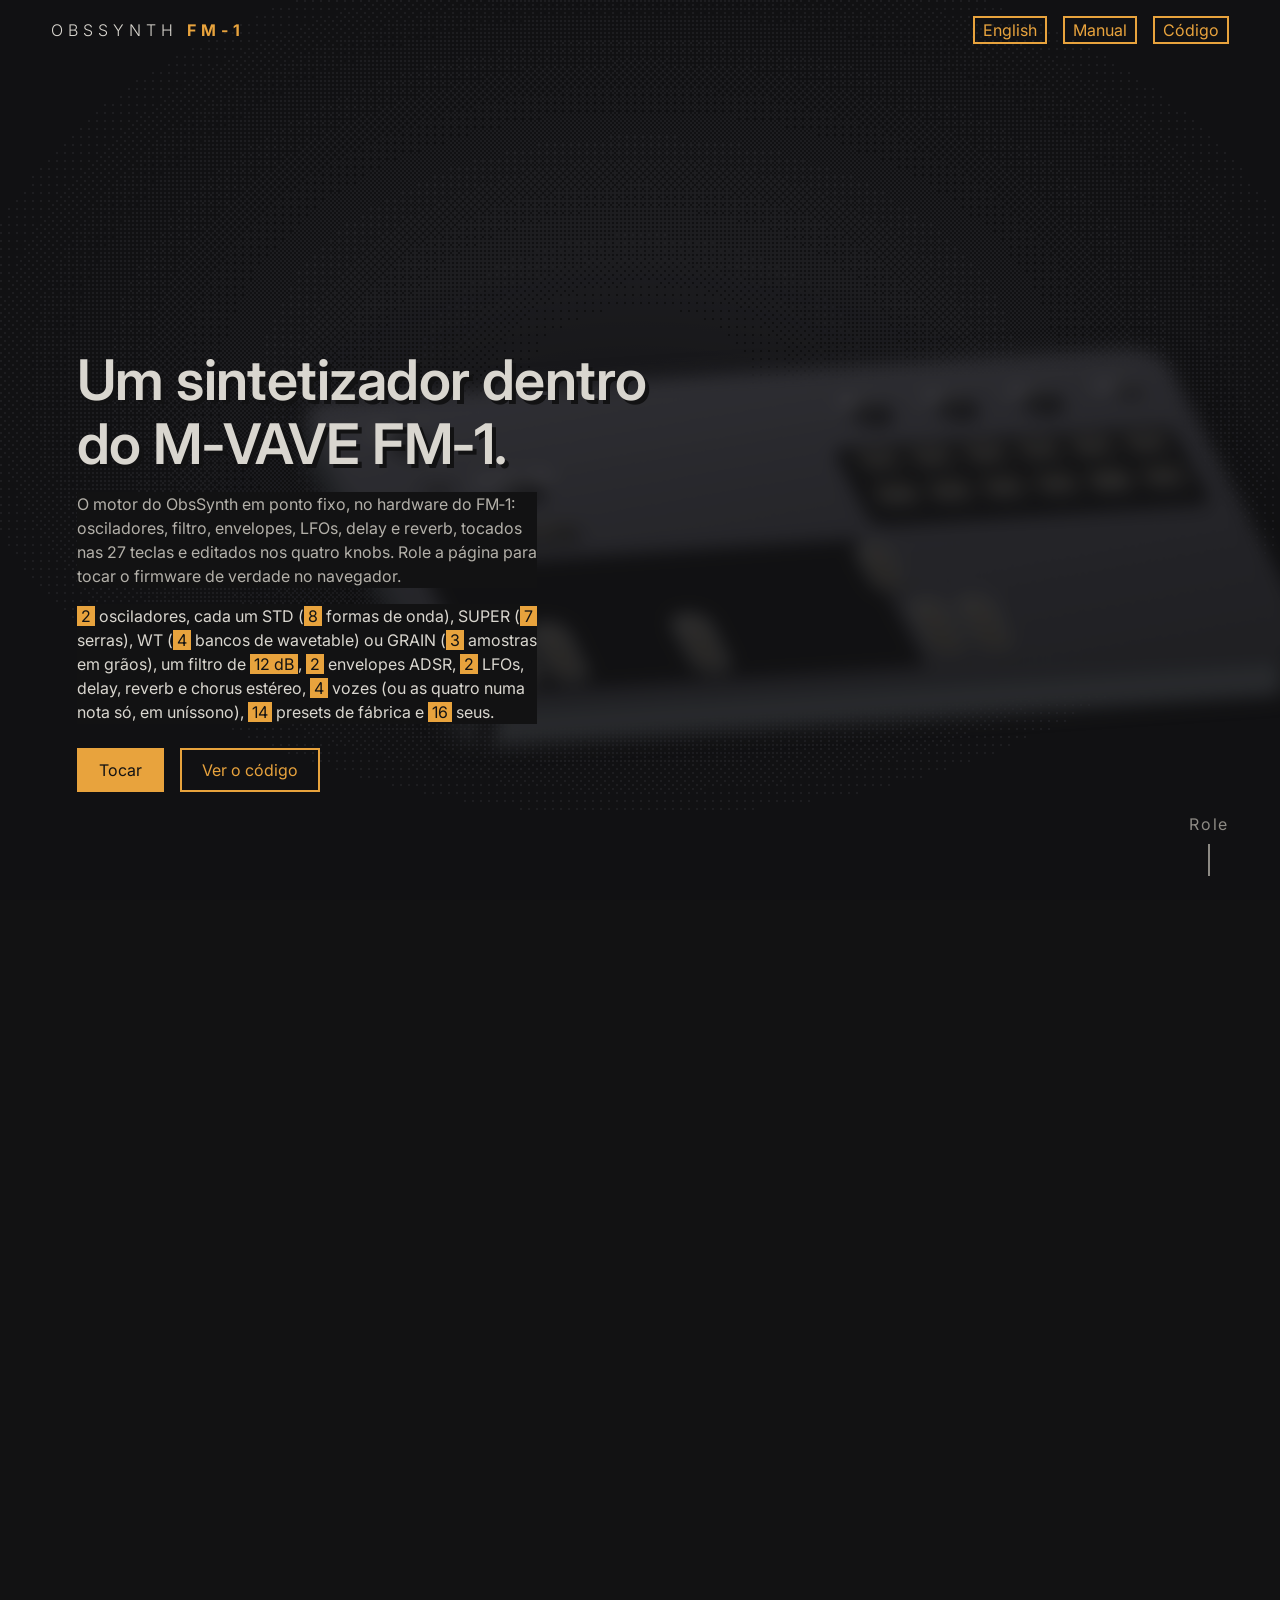
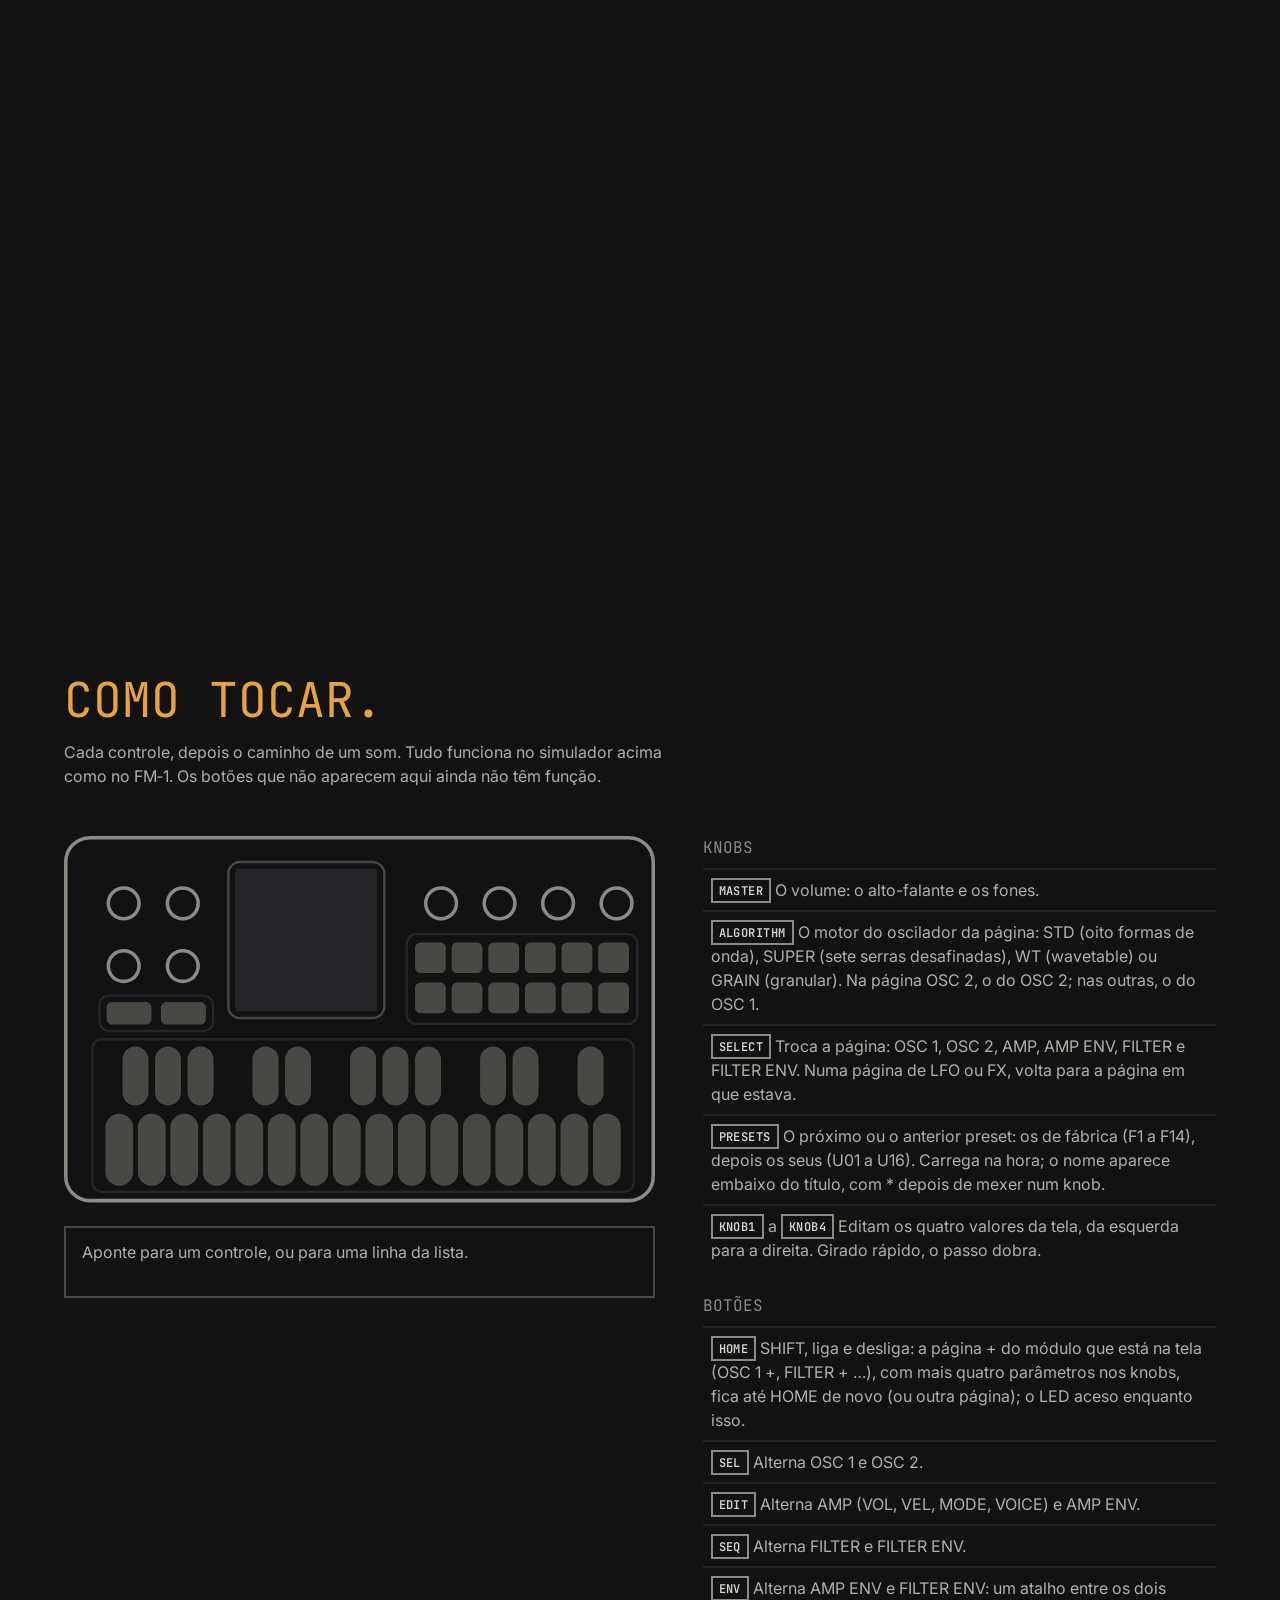
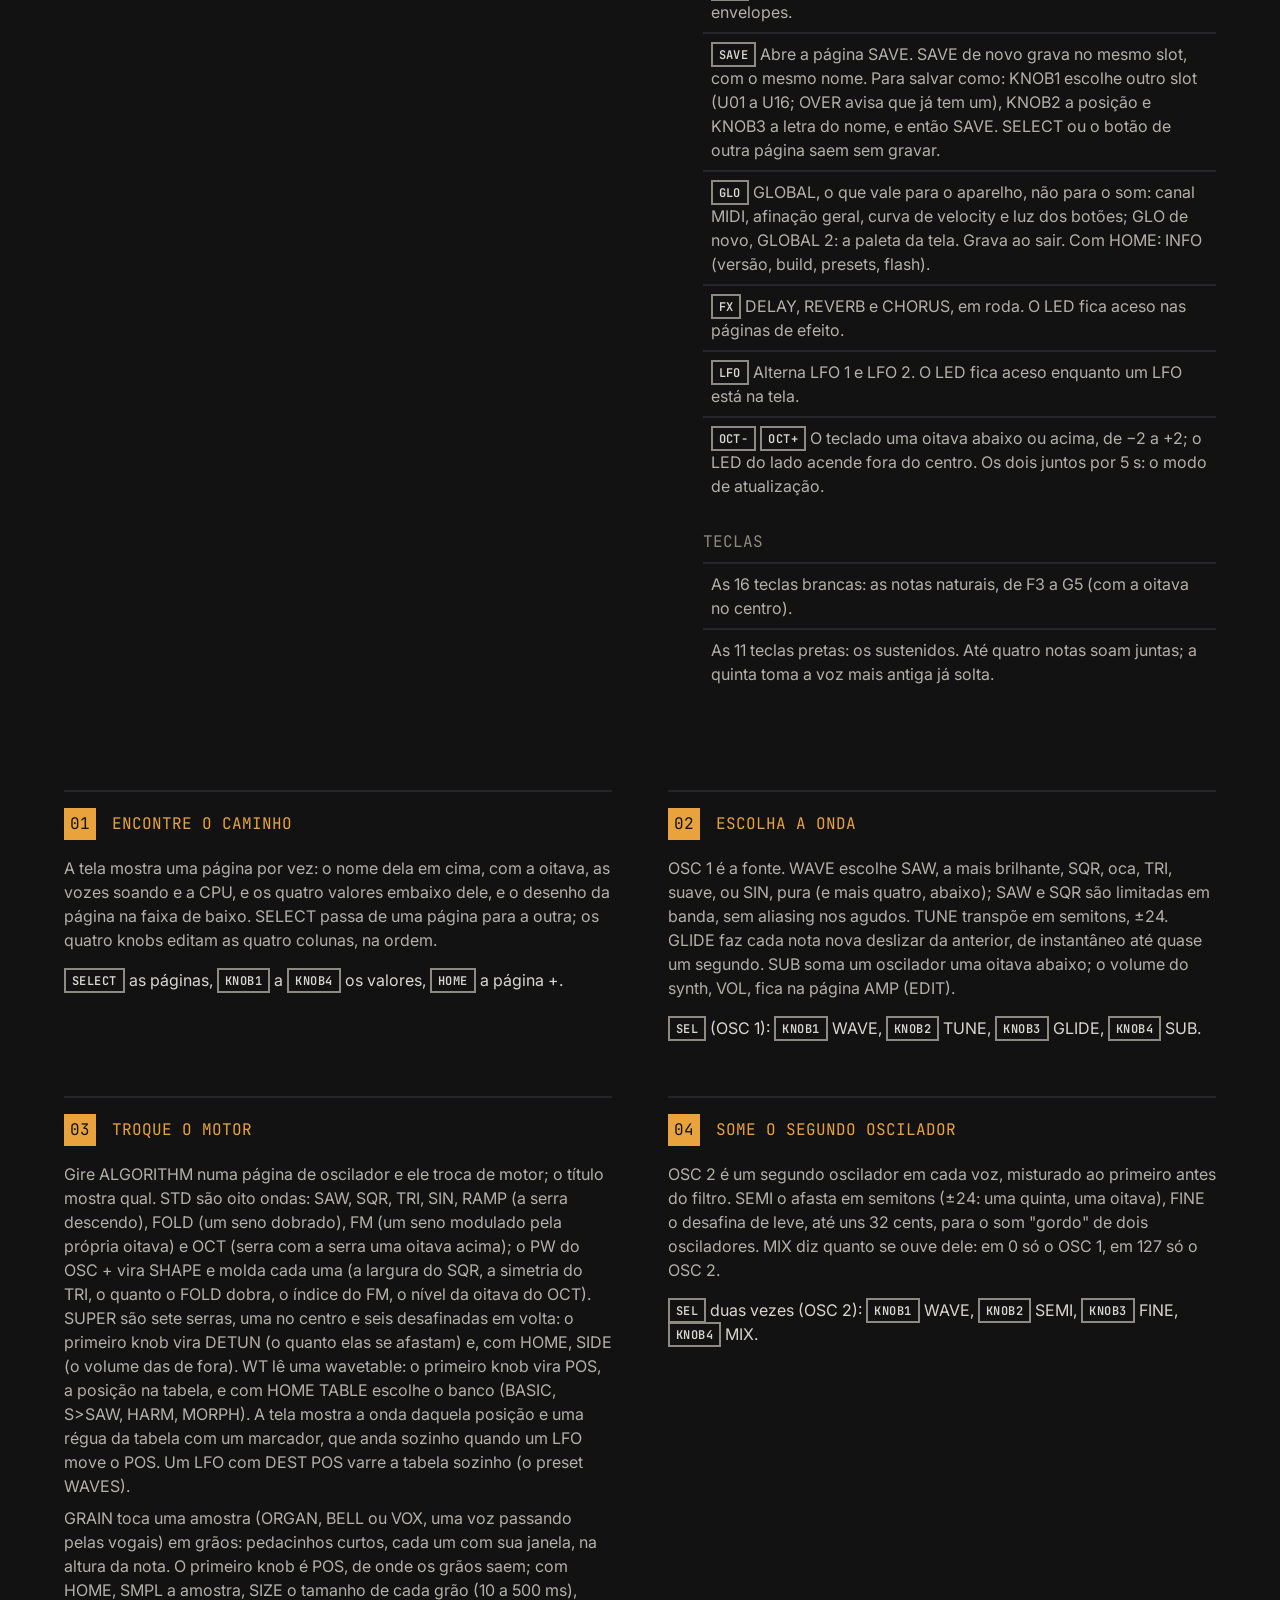
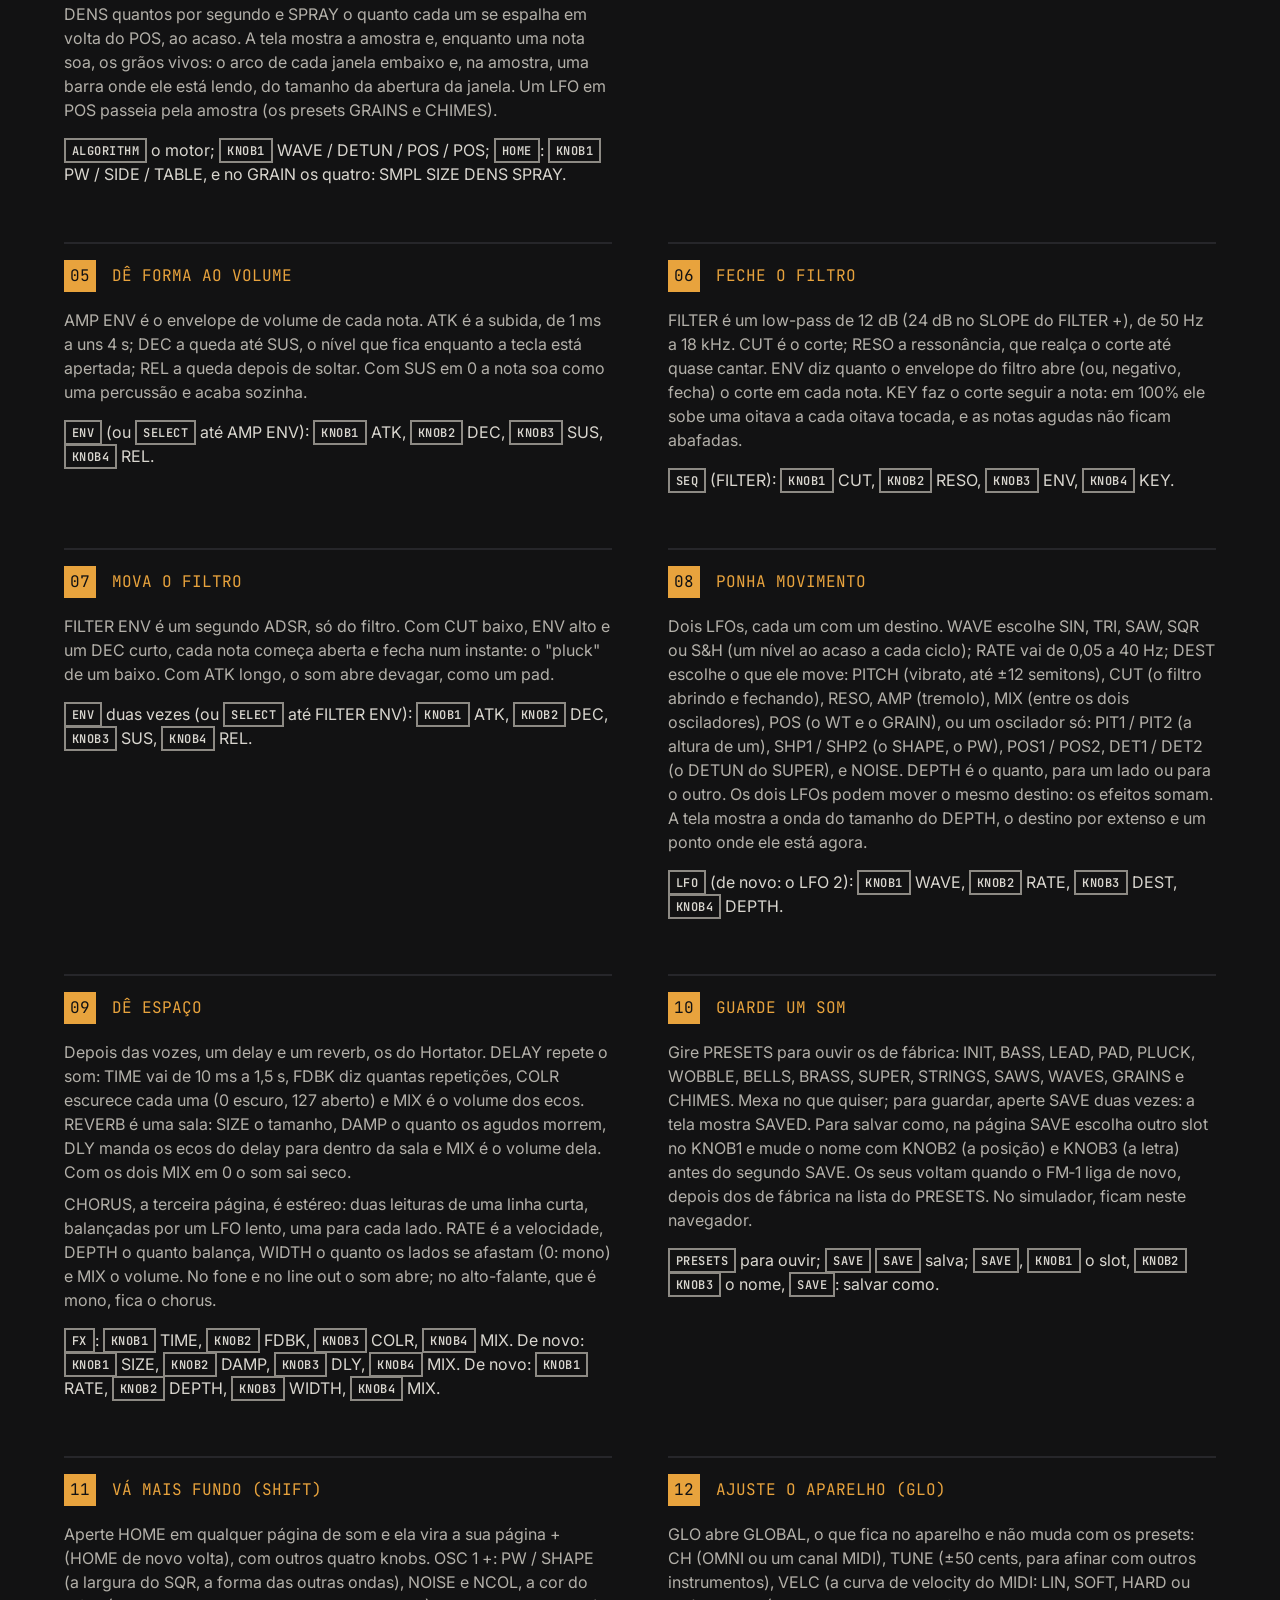
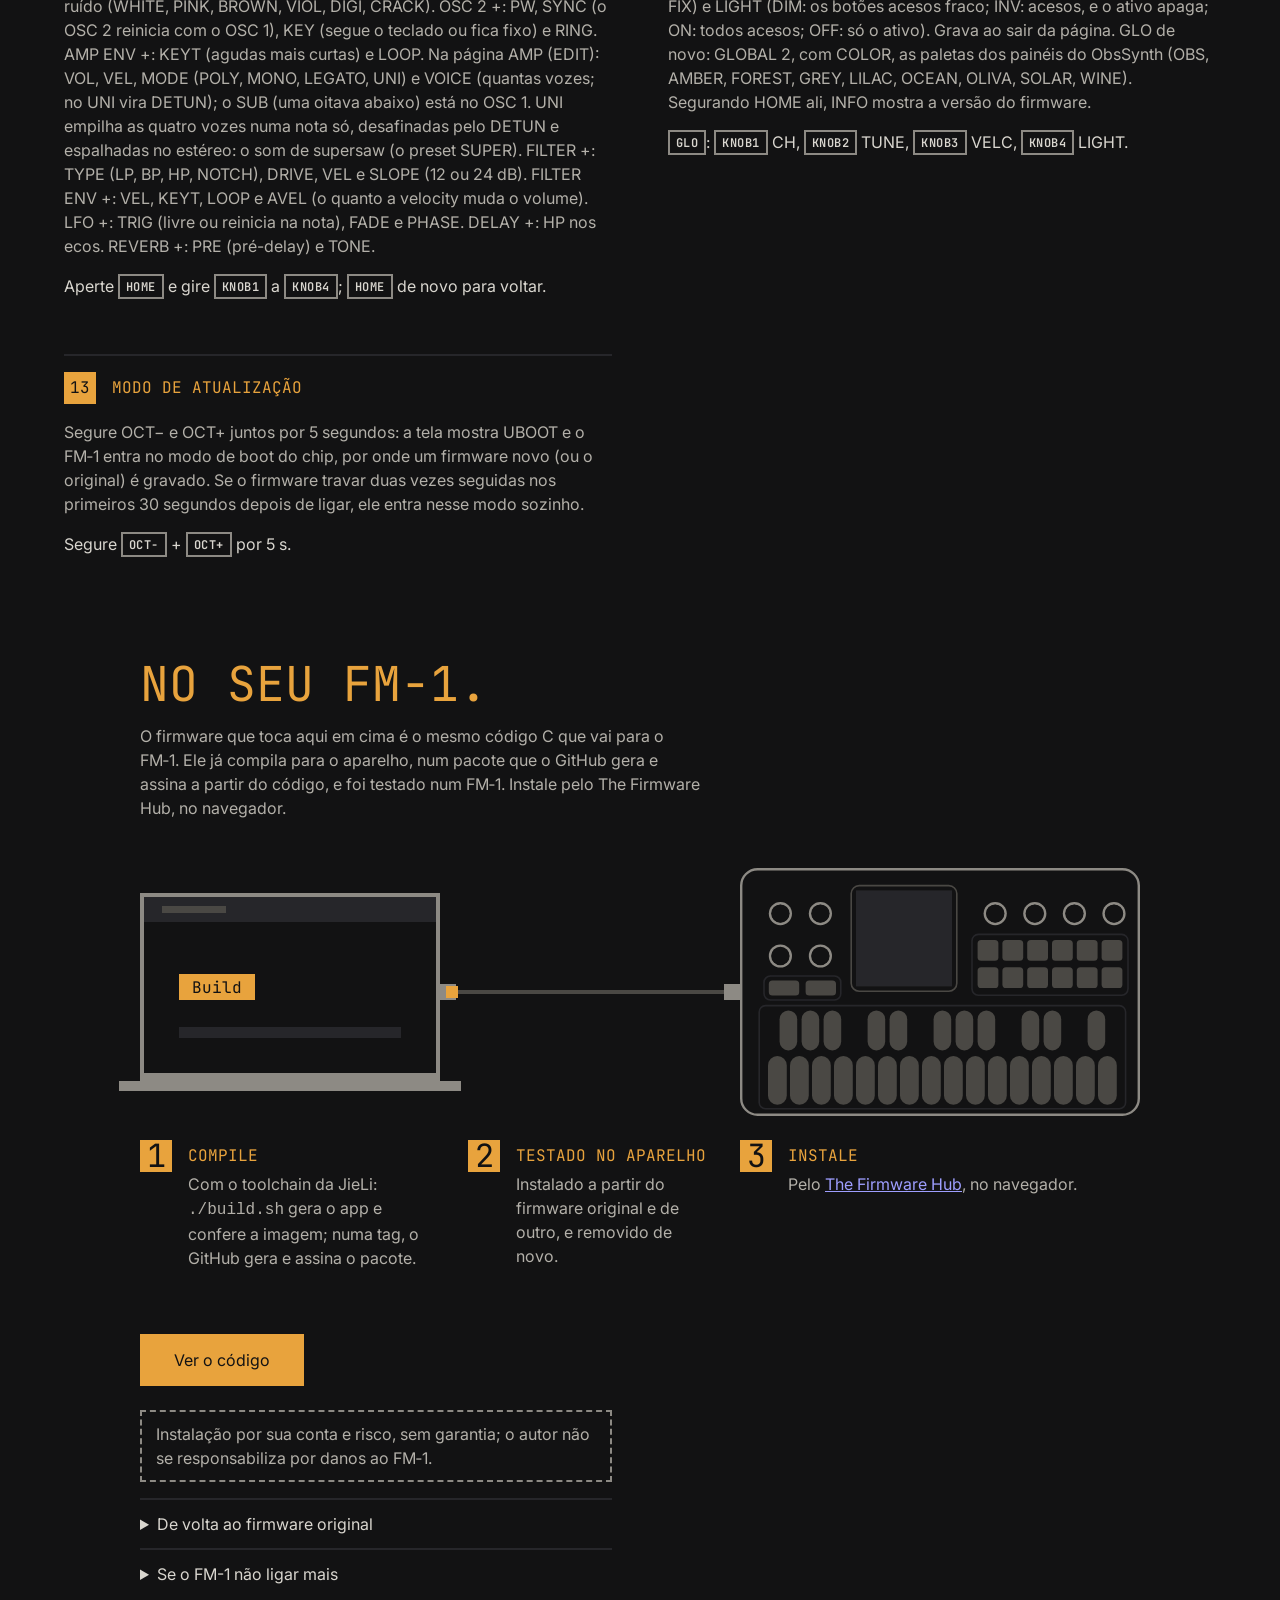
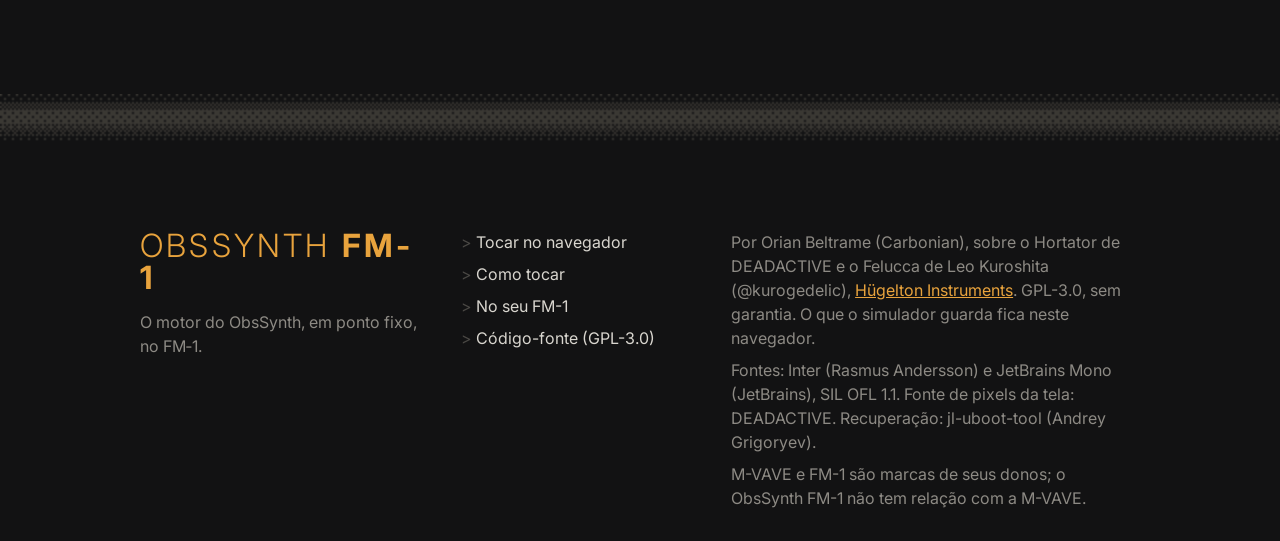
==== web/sim/pt.html @ ee3d3f21 "sim page: the Clips beside the FM-1, Acid 16 selected, more acid clips on F9 SUPER - On wide screens" ====
<!doctype html>
<!-- SPDX-License-Identifier: GPL-3.0-only
     Drum machine fork: 2026 DEADACTIVE; ObsSynth FM-1: 2026 Orian Beltrame -->
<html lang="pt-BR">
<head>
<meta charset="utf-8">
<meta name="viewport" content="width=device-width, initial-scale=1, viewport-fit=cover">
<title>ObsSynth FM-1: um sintetizador dentro do M-VAVE FM-1</title>
<meta name="description" content="ObsSynth FM-1 transforma o M-VAVE FM-1 num sintetizador: dois osciladores, um filtro com envelope próprio, um envelope de volume, dois LFOs, delay e reverb, quatro vozes. Toque o firmware de verdade no navegador.">
<link rel="preconnect" href="https://fonts.googleapis.com">
<link rel="preconnect" href="https://fonts.gstatic.com" crossorigin>
<link href="https://fonts.googleapis.com/css2?family=Inter:wght@300;400;600;700&family=JetBrains+Mono:wght@500;700&display=swap" rel="stylesheet" media="print" onload="this.media='all'">
<link rel="stylesheet" href="sim.css">
<link rel="alternate" hreflang="en" href="index.html">
<link rel="alternate" hreflang="pt-BR" href="pt.html">
</head>
<body>
<section id="hero" class="hero" aria-label="ObsSynth FM-1">
  <div class="hero-stage" id="stage">
    <nav class="hero-nav">
      <span class="silk">OBSSYNTH <span class="mark">FM-1</span></span>
      <span class="nav-links"><a href="index.html" hreflang="en" lang="en">English</a><a href="#manual">Manual</a><a href="https://github.com/orianbsilva/obssynth-fm1" target="_blank" rel="noopener">Código</a></span>
    </nav>

    <div class="desk-shadow" id="desk-shadow"></div>
    <div class="scene" id="scene">
      <div class="tilt" id="tilt">
        <div id="fit" class="fit">
          <div id="device" class="device" aria-label="Painel do FM-1"></div>
        </div>
      </div>
    </div>
    <div class="scene-dim" aria-hidden="true"></div>
    <div class="power-ui" id="power-ui">                <!-- placed by app.js: a line from the FM-1's own switch -->
      <span class="power-lead" id="power-lead" aria-hidden="true"></span>
      <button type="button" class="power-toggle" id="power-on" role="switch" aria-checked="false" aria-label="Ligar"
        disabled><span class="knob"></span></button>
      <span class="power-label" id="power-label">Ligar</span>
    </div>

    <div class="hero-copy" id="hero-copy">
      <h1>Um sintetizador dentro do M&#8209;VAVE&nbsp;FM&#8209;1.</h1>
      <p>O motor do ObsSynth em ponto fixo, no hardware do FM&#8209;1: osciladores, filtro, envelopes, LFOs, delay e
        reverb, tocados nas 27 teclas e editados nos quatro knobs. Role a página para tocar o firmware de verdade no navegador.</p>
      <p class="hero-count"><b>2</b> osciladores, cada um STD (<b>8</b> formas de onda), SUPER (<b>7</b> serras),
        WT (<b>4</b> bancos de wavetable) ou GRAIN (<b>3</b> amostras em grãos), um filtro de <b>12 dB</b>, <b>2</b>
        envelopes ADSR, <b>2</b> LFOs, delay, reverb e chorus estéreo, <b>4</b> vozes (ou as quatro numa nota só,
        em uníssono), <b>14</b> presets de fábrica e <b>16</b> seus.</p>
      <p class="hero-actions">
        <a class="cta" href="#play">Tocar</a>
        <span class="cta-slot"><a class="cta ghost" href="https://github.com/orianbsilva/obssynth-fm1" target="_blank" rel="noopener">Ver o código</a><span class="install-count" id="install-count" hidden></span></span>
      </p>
    </div>
    <p class="scroll-cue" id="scroll-cue" aria-hidden="true">Role</p>

    <div class="play-bar" id="play-bar">
      <p id="note" class="note" role="status"></p>
      <span class="power-note" id="power-note">Carregando…</span>
      <button type="button" class="bar-btn" id="help-toggle" aria-expanded="false" aria-controls="help">Controles</button>
      <button type="button" class="bar-btn" id="clips-toggle" aria-expanded="false" aria-controls="clips">Clips</button>
      <button type="button" class="bar-btn" id="reset" aria-haspopup="dialog">Recomeçar</button>
      <div id="reset-confirm" class="confirm" role="dialog" aria-label="Recomeçar" hidden>
        <p>Apagar o que este navegador guardou e ligar o FM&#8209;1 do zero?</p>
        <button type="button" id="reset-yes">Apagar e recomeçar</button>
        <button type="button" id="reset-no">Manter</button>
      </div>
    </div>
    <div id="clips" class="clips" role="dialog" aria-label="Clips MIDI" hidden>
      <p class="clips-title">Clips MIDI</p>
      <p class="clips-sub">No simulador, ou num FM-1 pelo USB. Os acid tocam no F9 SUPER.</p>
      <button type="button" id="clip-play">Tocar</button>
      <button type="button" id="clip-stop">Parar</button>
      <label class="clips-loop"><input type="checkbox" id="clip-loop" checked> Loop</label>
      <label class="clips-pick">Clip <select id="clip-sel"></select></label>
      <label>Para <select id="clip-dest"></select></label>
      <label>Canal <select id="clip-ch"></select></label>
      <button type="button" id="clip-midi" title="Pede ao navegador acesso às portas MIDI">Portas MIDI</button>
      <p id="clip-status" class="clips-status" role="status">Escolha um e toque Tocar (ou clique duas vezes nele).</p>
    </div>
    <a class="more-cue" id="more-cue" href="#manual">Mais abaixo<span aria-hidden="true">↓</span></a>
    <div id="help" class="help" hidden>
      <div>
        <h2>Mouse e toque</h2>
        <ul>
          <li>Teclas e botões tocam enquanto pressionados, vários de uma vez.</li>
          <li>Knobs: arraste para cima ou para baixo, use a roda do mouse, ou passe o mouse por cima e use ↑ ↓.</li>
          <li>Para segurar um botão (OCT− + OCT+), clique com o botão direito ou segure; toque de novo para soltar.</li>
        </ul>
      </div>
      <div>
        <h2>Navegando</h2>
        <ul>
          <li>Por seção: SEL alterna OSC 1 e OSC 2; EDIT, AMP e AMP ENV; SEQ, FILTER e FILTER ENV. SELECT passa por
            todas em ordem: OSC 1, OSC 2, AMP, AMP ENV, FILTER, FILTER ENV.</li>
          <li>ENV: AMP ENV e FILTER ENV; LFO: LFO 1 e LFO 2; FX: DELAY, REVERB e CHORUS; GLO: GLOBAL e GLOBAL 2. Cada
            botão alterna as suas páginas, em roda.</li>
          <li>KNOB1 a KNOB4 editam os quatro valores; HOME liga e desliga o SHIFT: a página + do módulo, com mais
            quatro parâmetros, fica na tela até HOME de novo ou outra página.</li>
          <li>PRESETS troca de preset; SAVE e SAVE de novo grava o som num slot.</li>
        </ul>
      </div>
      <div>
        <h2>Teclado do computador</h2>
        <ul>
          <li>Teclas de baixo: Z X C V B N M , . / e S D F H J L ; '</li>
          <li>Teclas de cima: Q W E R T Y e 3 4 6.</li>
          <li>Esc HOME, ← OCT−, → OCT+.</li>
        </ul>
      </div>
    </div>
  </div>
  <span class="hero-end" id="play" aria-hidden="true"></span>
</section>

<section id="manual" class="manual" aria-labelledby="manual-title">
  <header class="manual-head">
    <h2 id="manual-title">Como tocar.</h2>
    <p>Cada controle, depois o caminho de um som. Tudo funciona no simulador acima como no FM&#8209;1. Os botões que
      não aparecem aqui ainda não têm função.</p>
  </header>

  <div class="panel-map">
    <div class="map-stage">
      <div class="map-device" id="manual-mini" aria-hidden="true"></div>
      <p class="map-caption" id="map-caption">Aponte para um controle, ou para uma linha da lista.</p>
    </div>
    <div class="map-list" id="map-list">
      <h3>Knobs</h3>
      <ul>
        <li data-ctl="MASTER"><b>MASTER</b> O volume: o alto-falante e os fones.</li>
        <li data-ctl="ALGORITHM"><b>ALGORITHM</b> O motor do oscilador da página: STD (oito formas de onda), SUPER
          (sete serras desafinadas), WT (wavetable) ou GRAIN (granular). Na página OSC 2, o do OSC 2; nas outras, o do OSC 1.</li>
        <li data-ctl="SELECT"><b>SELECT</b> Troca a página: OSC 1, OSC 2, AMP, AMP ENV, FILTER e FILTER ENV. Numa página de
          LFO ou FX, volta para a página em que estava.</li>
        <li data-ctl="PRESETS"><b>PRESETS</b> O próximo ou o anterior preset: os de fábrica (F1 a F14), depois os
          seus (U01 a U16). Carrega na hora; o nome aparece embaixo do título, com * depois de mexer num knob.</li>
        <li data-ctl="KNOB1 KNOB2 KNOB3 KNOB4"><b>KNOB1</b> a <b>KNOB4</b> Editam os quatro valores da tela, da
          esquerda para a direita. Girado rápido, o passo dobra.</li>
      </ul>
      <h3>Botões</h3>
      <ul>
        <li data-ctl="HOME"><b>HOME</b> SHIFT, liga e desliga: a página + do módulo que está na tela (OSC 1 +, FILTER
          + …), com mais quatro parâmetros nos knobs, fica até HOME de novo (ou outra página); o LED aceso enquanto isso.</li>
        <li data-ctl="SEL"><b>SEL</b> Alterna OSC 1 e OSC 2.</li>
        <li data-ctl="EDIT"><b>EDIT</b> Alterna AMP (VOL, VEL, MODE, VOICE) e AMP ENV.</li>
        <li data-ctl="SEQ"><b>SEQ</b> Alterna FILTER e FILTER ENV.</li>
        <li data-ctl="ENV"><b>ENV</b> Alterna AMP ENV e FILTER ENV: um atalho entre os dois envelopes.</li>
        <li data-ctl="SAVE"><b>SAVE</b> Abre a página SAVE. SAVE de novo grava no mesmo slot, com o mesmo nome. Para
          salvar como: KNOB1 escolhe outro slot (U01 a U16; OVER avisa que já tem um), KNOB2 a posição e KNOB3 a letra
          do nome, e então SAVE. SELECT ou o botão de outra página saem sem gravar.</li>
        <li data-ctl="GLO"><b>GLO</b> GLOBAL, o que vale para o aparelho, não para o som: canal MIDI, afinação geral,
          curva de velocity e luz dos botões; GLO de novo, GLOBAL 2: a paleta da tela. Grava ao sair. Com HOME:
          INFO (versão, build, presets, flash).</li>
        <li data-ctl="FX"><b>FX</b> DELAY, REVERB e CHORUS, em roda. O LED fica aceso nas páginas de efeito.</li>
        <li data-ctl="LFO"><b>LFO</b> Alterna LFO 1 e LFO 2. O LED fica aceso enquanto um LFO está na tela.</li>
        <li data-ctl="OCT- OCT+"><b>OCT-</b> <b>OCT+</b> O teclado uma oitava abaixo ou acima, de −2 a +2; o LED do
          lado acende fora do centro. Os dois juntos por 5 s: o modo de atualização.</li>
      </ul>
      <h3>Teclas</h3>
      <ul>
        <li data-ctl="white">As 16 teclas brancas: as notas naturais, de F3 a G5 (com a oitava no centro).</li>
        <li data-ctl="black">As 11 teclas pretas: os sustenidos. Até quatro notas soam juntas; a quinta toma a voz
          mais antiga já solta.</li>
      </ul>
    </div>
  </div>

  <ol class="guides">
    <li class="guide" id="m-around">
      <h3>Encontre o caminho</h3>
      <p>A tela mostra uma página por vez: o nome dela em cima, com a oitava, as vozes soando e a CPU, e os quatro
        valores embaixo dele, e o desenho da página na faixa de baixo. SELECT passa de uma página para a outra; os quatro knobs editam as
        quatro colunas, na ordem.</p>
      <p class="where"><b>SELECT</b> as páginas, <b>KNOB1</b> a <b>KNOB4</b> os valores, <b>HOME</b> a página +.</p>
    </li>
    <li class="guide" id="m-osc">
      <h3>Escolha a onda</h3>
      <p>OSC 1 é a fonte. WAVE escolhe SAW, a mais brilhante, SQR, oca, TRI, suave, ou SIN, pura (e mais quatro, abaixo); SAW e SQR são
        limitadas em banda, sem aliasing nos agudos. TUNE transpõe em semitons, ±24. GLIDE faz cada nota nova
        deslizar da anterior, de instantâneo até quase um segundo. SUB soma um oscilador uma oitava abaixo; o volume do
        synth, VOL, fica na página AMP (EDIT).</p>
      <p class="where"><b>SEL</b> (OSC 1): <b>KNOB1</b> WAVE, <b>KNOB2</b> TUNE, <b>KNOB3</b> GLIDE, <b>KNOB4</b> SUB.</p>
    </li>
    <li class="guide" id="m-engines">
      <h3>Troque o motor</h3>
      <p>Gire ALGORITHM numa página de oscilador e ele troca de motor; o título mostra qual. STD são oito ondas: SAW, SQR, TRI, SIN, RAMP (a serra descendo),
        FOLD (um seno dobrado), FM (um seno modulado pela própria oitava) e OCT (serra com a serra uma oitava acima); o
        PW do OSC + vira SHAPE e molda cada uma (a largura do SQR, a simetria do TRI, o quanto o FOLD dobra, o índice do
        FM, o nível da oitava do OCT). SUPER são sete serras, uma no centro e seis desafinadas em volta: o primeiro knob vira DETUN (o quanto
        elas se afastam) e, com HOME, SIDE (o volume das de fora). WT lê uma wavetable: o primeiro knob vira
        POS, a posição na tabela, e com HOME TABLE escolhe o banco (BASIC, S>SAW, HARM, MORPH). A tela mostra
        a onda daquela posição e uma régua da tabela com um marcador, que anda sozinho quando um LFO move o POS. Um LFO com
        DEST POS varre a tabela sozinho (o preset WAVES).</p>
      <p>GRAIN toca uma amostra (ORGAN, BELL ou VOX, uma voz passando pelas vogais) em grãos: pedacinhos curtos, cada um
        com sua janela, na altura da nota. O primeiro knob é POS, de onde os grãos saem; com HOME, SMPL a
        amostra, SIZE o tamanho de cada grão (10 a 500 ms), DENS quantos por segundo e SPRAY o quanto cada um se espalha
        em volta do POS, ao acaso. A tela mostra a amostra e, enquanto uma nota soa, os grãos vivos: o arco de cada
        janela embaixo e, na amostra, uma barra onde ele está lendo, do tamanho da abertura da janela. Um LFO em POS
        passeia pela amostra (os presets GRAINS e CHIMES).</p>
      <p class="where"><b>ALGORITHM</b> o motor; <b>KNOB1</b> WAVE / DETUN / POS / POS; <b>HOME</b>:
        <b>KNOB1</b> PW / SIDE / TABLE, e no GRAIN os quatro: SMPL SIZE DENS SPRAY.</p>
    </li>
    <li class="guide" id="m-osc2">
      <h3>Some o segundo oscilador</h3>
      <p>OSC 2 é um segundo oscilador em cada voz, misturado ao primeiro antes do filtro. SEMI o afasta em semitons
        (±24: uma quinta, uma oitava), FINE o desafina de leve, até uns 32 cents, para o som "gordo" de dois
        osciladores. MIX diz quanto se ouve dele: em 0 só o OSC 1, em 127 só o OSC 2.</p>
      <p class="where"><b>SEL</b> duas vezes (OSC 2): <b>KNOB1</b> WAVE, <b>KNOB2</b> SEMI, <b>KNOB3</b> FINE,
        <b>KNOB4</b> MIX.</p>
    </li>
    <li class="guide" id="m-amp">
      <h3>Dê forma ao volume</h3>
      <p>AMP ENV é o envelope de volume de cada nota. ATK é a subida, de 1 ms a uns 4 s; DEC a queda até SUS, o nível
        que fica enquanto a tecla está apertada; REL a queda depois de soltar. Com SUS em 0 a nota soa como uma
        percussão e acaba sozinha.</p>
      <p class="where"><b>ENV</b> (ou <b>SELECT</b> até AMP ENV): <b>KNOB1</b> ATK, <b>KNOB2</b> DEC, <b>KNOB3</b> SUS,
        <b>KNOB4</b> REL.</p>
    </li>
    <li class="guide" id="m-filter">
      <h3>Feche o filtro</h3>
      <p>FILTER é um low-pass de 12 dB (24 dB no SLOPE do FILTER +), de 50 Hz a 18 kHz. CUT é o corte; RESO a ressonância, que realça o corte até
        quase cantar. ENV diz quanto o envelope do filtro abre (ou, negativo, fecha) o corte em cada nota. KEY faz o
        corte seguir a nota: em 100% ele sobe uma oitava a cada oitava tocada, e as notas agudas não ficam abafadas.</p>
      <p class="where"><b>SEQ</b> (FILTER): <b>KNOB1</b> CUT, <b>KNOB2</b> RESO, <b>KNOB3</b> ENV,
        <b>KNOB4</b> KEY.</p>
    </li>
    <li class="guide" id="m-fenv">
      <h3>Mova o filtro</h3>
      <p>FILTER ENV é um segundo ADSR, só do filtro. Com CUT baixo, ENV alto e um DEC curto, cada nota começa aberta e
        fecha num instante: o "pluck" de um baixo. Com ATK longo, o som abre devagar, como um pad.</p>
      <p class="where"><b>ENV</b> duas vezes (ou <b>SELECT</b> até FILTER ENV): <b>KNOB1</b> ATK, <b>KNOB2</b> DEC, <b>KNOB3</b> SUS,
        <b>KNOB4</b> REL.</p>
    </li>
    <li class="guide" id="m-lfo">
      <h3>Ponha movimento</h3>
      <p>Dois LFOs, cada um com um destino. WAVE escolhe SIN, TRI, SAW, SQR ou S&amp;H (um nível ao acaso a cada
        ciclo); RATE vai de 0,05 a 40 Hz; DEST escolhe o que ele move: PITCH (vibrato, até ±12 semitons), CUT (o
        filtro abrindo e fechando), RESO, AMP (tremolo), MIX (entre os dois osciladores), POS (o WT e o GRAIN), ou um oscilador só:
        PIT1 / PIT2 (a altura de um), SHP1 / SHP2 (o SHAPE, o PW), POS1 / POS2, DET1 / DET2 (o DETUN do SUPER), e
        NOISE. DEPTH é o quanto, para um lado ou para o outro. Os dois LFOs podem mover o mesmo destino: os efeitos
        somam. A tela mostra a onda do tamanho do DEPTH, o destino por extenso e um ponto onde ele está agora.</p>
      <p class="where"><b>LFO</b> (de novo: o LFO 2): <b>KNOB1</b> WAVE, <b>KNOB2</b> RATE, <b>KNOB3</b> DEST,
        <b>KNOB4</b> DEPTH.</p>
    </li>
    <li class="guide" id="m-fx">
      <h3>Dê espaço</h3>
      <p>Depois das vozes, um delay e um reverb, os do Hortator. DELAY repete o som: TIME vai de 10 ms a 1,5 s, FDBK
        diz quantas repetições, COLR escurece cada uma (0 escuro, 127 aberto) e MIX é o volume dos ecos. REVERB é uma
        sala: SIZE o tamanho, DAMP o quanto os agudos morrem, DLY manda os ecos do delay para dentro da sala e MIX é o
        volume dela. Com os dois MIX em 0 o som sai seco.</p>
      <p>CHORUS, a terceira página, é estéreo: duas leituras de uma linha curta, balançadas por um LFO lento, uma para
        cada lado. RATE é a velocidade, DEPTH o quanto balança, WIDTH o quanto os lados se afastam (0: mono) e MIX o
        volume. No fone e no line out o som abre; no alto-falante, que é mono, fica o chorus.</p>
      <p class="where"><b>FX</b>: <b>KNOB1</b> TIME, <b>KNOB2</b> FDBK, <b>KNOB3</b> COLR, <b>KNOB4</b> MIX. De novo:
        <b>KNOB1</b> SIZE, <b>KNOB2</b> DAMP, <b>KNOB3</b> DLY, <b>KNOB4</b> MIX. De novo: <b>KNOB1</b> RATE,
        <b>KNOB2</b> DEPTH, <b>KNOB3</b> WIDTH, <b>KNOB4</b> MIX.</p>
    </li>
    <li class="guide" id="m-presets">
      <h3>Guarde um som</h3>
      <p>Gire PRESETS para ouvir os de fábrica: INIT, BASS, LEAD, PAD, PLUCK, WOBBLE, BELLS, BRASS, SUPER, STRINGS, SAWS, WAVES, GRAINS e CHIMES. Mexa no que quiser;
        para guardar, aperte SAVE duas vezes: a tela mostra SAVED. Para salvar como, na página SAVE escolha outro slot no
        KNOB1 e mude o nome com KNOB2 (a posição) e KNOB3 (a letra) antes do segundo SAVE. Os seus voltam
        quando o FM&#8209;1 liga de novo, depois dos de fábrica na lista do PRESETS. No simulador, ficam neste
        navegador.</p>
      <p class="where"><b>PRESETS</b> para ouvir; <b>SAVE</b> <b>SAVE</b> salva; <b>SAVE</b>, <b>KNOB1</b> o slot,
        <b>KNOB2</b> <b>KNOB3</b> o nome, <b>SAVE</b>: salvar como.</p>
    </li>
    <li class="guide" id="m-shift">
      <h3>Vá mais fundo (SHIFT)</h3>
      <p>Aperte HOME em qualquer página de som e ela vira a sua página + (HOME de novo volta), com outros quatro knobs. OSC 1 +: PW / SHAPE
        (a largura do SQR, a forma das outras ondas), NOISE e NCOL, a cor do ruído (WHITE, PINK,
        BROWN, VIOL, DIGI, CRACK). OSC 2 +: PW, SYNC
        (o OSC 2 reinicia com o OSC 1), KEY (segue o teclado ou fica fixo) e RING. AMP ENV +: KEYT (agudas mais
        curtas) e LOOP. Na página AMP (EDIT): VOL, VEL, MODE (POLY, MONO, LEGATO, UNI) e VOICE (quantas vozes; no UNI vira
        DETUN); o SUB (uma oitava abaixo) está no OSC 1. UNI empilha as quatro
        vozes numa nota só, desafinadas pelo DETUN e espalhadas no estéreo: o som de supersaw (o preset SUPER). FILTER +: TYPE (LP, BP, HP, NOTCH), DRIVE,
        VEL e SLOPE (12 ou 24 dB). FILTER ENV +: VEL, KEYT, LOOP e AVEL (o quanto a velocity muda o volume). LFO +: TRIG (livre ou reinicia na nota), FADE e
        PHASE. DELAY +: HP nos ecos. REVERB +: PRE (pré-delay) e TONE.</p>
      <p class="where">Aperte <b>HOME</b> e gire <b>KNOB1</b> a <b>KNOB4</b>; <b>HOME</b> de novo para voltar.</p>
    </li>
    <li class="guide" id="m-global">
      <h3>Ajuste o aparelho (GLO)</h3>
      <p>GLO abre GLOBAL, o que fica no aparelho e não muda com os presets: CH (OMNI ou um canal MIDI), TUNE (±50
        cents, para afinar com outros instrumentos), VELC (a curva de velocity do MIDI: LIN, SOFT, HARD ou FIX) e
        LIGHT (DIM: os botões acesos fraco; INV: acesos, e o ativo apaga; ON: todos acesos; OFF: só o ativo). Grava ao
        sair da página. GLO de novo: GLOBAL 2, com COLOR, as paletas dos painéis do ObsSynth (OBS, AMBER, FOREST,
        GREY, LILAC, OCEAN, OLIVA, SOLAR, WINE). Segurando HOME ali, INFO mostra a versão do firmware.</p>
      <p class="where"><b>GLO</b>: <b>KNOB1</b> CH, <b>KNOB2</b> TUNE, <b>KNOB3</b> VELC, <b>KNOB4</b> LIGHT.</p>
    </li>
    <li class="guide" id="m-update">
      <h3>Modo de atualização</h3>
      <p>Segure OCT− e OCT+ juntos por 5 segundos: a tela mostra UBOOT e o FM&#8209;1 entra no modo de boot do chip, por
        onde um firmware novo (ou o original) é gravado. Se o firmware travar duas vezes seguidas nos primeiros 30
        segundos depois de ligar, ele entra nesse modo sozinho.</p>
      <p class="where">Segure <b>OCT-</b> + <b>OCT+</b> por 5 s.</p>
    </li>
  </ol>
</section>

<section id="install" class="install" aria-labelledby="install-title">
  <header class="install-head">
    <h2 id="install-title">No seu FM-1.</h2>
    <p>O firmware que toca aqui em cima é o mesmo código C que vai para o FM&#8209;1. Ele já compila para o aparelho,
      num pacote que o GitHub gera e assina a partir do código, e foi testado num FM&#8209;1. Instale pelo The
      Firmware Hub, no navegador.</p>
  </header>

  <div class="cable-diagram" id="cable" aria-hidden="true">
    <div class="laptop">
      <div class="lid"><span class="bar"></span><span class="ghost-btn">Build</span><span class="ghost-line"></span></div>
      <div class="deck"></div>
    </div>
    <div class="usb"><span class="wire"></span><span class="pulse"></span><span class="pulse late"></span></div>
    <div class="fm1-shot" id="install-mini"></div>
  </div>
  <ol class="install-steps">
    <li><h3>Compile</h3><p>Com o toolchain da JieLi: <code>./build.sh</code> gera o app e confere a imagem; numa tag, o GitHub gera e assina o pacote.</p></li>
    <li><h3>Testado no aparelho</h3><p>Instalado a partir do firmware original e de outro, e removido de novo.</p></li>
    <li><h3>Instale</h3><p>Pelo <a href="https://thefirmwarehub.com" target="_blank" rel="noopener">The Firmware Hub</a>, no navegador.</p></li>
  </ol>

  <div class="install-grid">
    <div class="whats-new">
      <p class="fw-version" id="fw-version">ObsSynth FM-1</p>
      <h3>Novidades</h3>
      <ul id="whats-new"></ul>
    </div>
    <div class="install-go">
      <a class="cta big" href="https://github.com/orianbsilva/obssynth-fm1" target="_blank" rel="noopener">Ver o código</a>
      <p class="risk">Instalação por sua conta e risco, sem garantia; o autor não se
        responsabiliza por danos ao FM&#8209;1.</p>
      <details>
        <summary>De volta ao firmware original</summary>
        <p>O atualizador da M-VAVE, M-UPGRADE, recoloca o firmware original: em
          <a href="https://www.m-vave.com/download" target="_blank" rel="noopener">m-vave.com/download</a>, Downloads →
          PC Software → M-UPGRADE, com PC Firmware → FM-1 V15.</p>
      </details>
      <details>
        <summary>Se o FM-1 não ligar mais</summary>
        <p>O modo de boot do chip não pode ser apagado: segure OCT− e OCT+ por 5 s, ou deixe o firmware travar duas
          vezes, e grave o original pela ferramenta de recuperação (<code>docs/RECOVERY.md</code>) ou por um
          <a href="https://github.com/kurogedelic/FM-1-transporter" target="_blank" rel="noopener">Transporter</a>.</p>
      </details>
    </div>
  </div>
</section>

<div class="foot-band" id="foot-band" aria-hidden="true"></div>
<footer class="foot">
  <div class="foot-brand">
    <p class="silk foot-mark">OBSSYNTH <span class="mark">FM-1</span></p>
    <p>O motor do ObsSynth, em ponto fixo, no FM&#8209;1.</p>
  </div>
  <nav class="foot-nav" aria-label="Nesta página">
    <a href="#play">Tocar no navegador</a>
    <a href="#manual">Como tocar</a>
    <a href="#install">No seu FM-1</a>
    <a href="https://github.com/orianbsilva/obssynth-fm1" target="_blank" rel="noopener">Código-fonte (GPL-3.0)</a>
  </nav>
  <div class="foot-credits">
    <p>Por Orian Beltrame (Carbonian), sobre o Hortator de DEADACTIVE e o Felucca de Leo Kuroshita (@kurogedelic),
      <a href="https://hugelton.com" target="_blank" rel="noopener">Hügelton Instruments</a>. GPL-3.0, sem garantia.
      O que o simulador guarda fica neste navegador.</p>
    <p>Fontes: Inter (Rasmus Andersson) e JetBrains Mono (JetBrains), SIL OFL 1.1. Fonte de pixels da tela:
      DEADACTIVE. Recuperação: jl-uboot-tool (Andrey Grigoryev).</p>
    <p>M-VAVE e FM-1 são marcas de seus donos; o ObsSynth FM-1 não tem relação com a M-VAVE.</p>
  </div>
</footer>
<script type="module" src="app.js"></script>
</body>
</html>
---- web/sim/sim.css ----
/* SPDX-License-Identifier: GPL-3.0-only
 * Drum machine fork: 2026 DEADACTIVE; ObsSynth FM-1: 2026 Orian Beltrame */
/* ObsSynth's look: the panels' neutral theme (src/app/common/panel_kit.hpp: near-black greys, amber accent) and
 * fonts (panel_fonts.hpp: Inter for the words, JetBrains Mono for the values) over Hortator's layout. */
/* The page as the FM-1's screen: its MONO palette (firmware/src/gfx.c: five steps of one colour plus white, in the
 * firmware's own roles), on a 16 px grid (16, 32, 48, 64, 80),
 * blends dithered (dither.js), headings that glitch as they arrive. Only the device keeps its hardware greys. */
:root {
  --k: #121213;                                    /* the ground (panel_kit bg) */
  --c1: #26262a;                                   /* rules, separators */
  --c2: #4a4844;                                   /* inactive, empty, units */
  --c3: #8d8a84;                                   /* labels */
  --c4: #b3b0a9;                                   /* secondary text */
  --c5: #d9d6cf;                                   /* values, text */
  --w: #e8a33d;                                    /* accent only (ObsSynth amber): what is touched, where we are */
  --mono: "JetBrains Mono", "DejaVu Sans Mono", ui-monospace, monospace;   /* values */
  --sans: "Inter", "DejaVu Sans", "Segoe UI", system-ui, sans-serif;       /* words */
  /* the device, a physical thing: its own greys */
  --body: #34343a;
  --body-edge: #26262a;
  --bed: #121213;
  --cap: #1d1d1f;
  --cap-top: #3a3833;
  --silk: #d9d6cf;
  --led: #e8a33d;
  --focus: #e8a33d;
  /* 2 px dither cells as tiles (dither.js draws the larger fields) */
  --d25: url("data:image/svg+xml,%3Csvg xmlns='http://www.w3.org/2000/svg' width='4' height='4' shape-rendering='crispEdges'%3E%3Crect width='2' height='2' fill='%23fff'/%3E%3C/svg%3E");
  --d50: url("data:image/svg+xml,%3Csvg xmlns='http://www.w3.org/2000/svg' width='4' height='4' shape-rendering='crispEdges'%3E%3Crect width='2' height='2' fill='%23fff'/%3E%3Crect x='2' y='2' width='2' height='2' fill='%23fff'/%3E%3C/svg%3E");
  color-scheme: dark;
}

* { box-sizing: border-box; }
[hidden] { display: none !important; }
html, body { margin: 0; }
body {
  background: var(--k);
  color: var(--c5);
  font: 16px/24px var(--sans);
  min-height: 100vh;
  display: flex;
  flex-direction: column;
  align-items: center;
  padding: 0 0 max(16px, env(safe-area-inset-bottom));
}
::selection { background: var(--w); color: var(--k); }

/* ---- page: the hero, then sections and footer in one column */
.install, .foot { width: min(100% - 32px, 1000px); }
button { font: inherit; }
.silk { font: 300 16px/1 var(--sans); letter-spacing: 5px; }   /* the wordmark: OBSSYNTH, then the product in .mark */
.silk .mark { font-weight: 700; color: var(--w); }
.cta {                                             /* the firmware's highlight: inverse on touch */
  display: inline-block; text-decoration: none; padding: 8px 20px; border: 2px solid var(--w);
  background: var(--w); color: var(--k); position: relative;
}
.cta.ghost { background: transparent; color: var(--w); }
.cta-slot { position: relative; display: inline-flex; }          /* the install count hangs under its button: */
.install-count { position: absolute; left: 0; top: 100%; margin-top: 8px; white-space: nowrap; color: var(--c5);
  background: var(--k); }                                          /* out of the flow, so nothing moves when it shows */
.install-count b { padding: 0 4px; color: var(--k); background: var(--w); font-weight: normal; }
.cta:hover { background: var(--k); color: var(--w); }
.cta.ghost:hover { background: var(--w); color: var(--k); }
.cta:focus-visible { outline: 2px dashed var(--w); outline-offset: 4px; }

/* the hero: a scroll track with a sticky stage; app.js maps the scroll to --p (0 far back and blurred .. 1 the
   simulator, flat and sharp). The stage is the screen's black with a dithered glow behind the device. */
.hero { position: relative; width: 100%; height: 420vh; }
.hero-end {                                     /* "Play it" lands in the middle of the steady stretch */
  position: absolute; left: 0; top: calc((100% - 100vh) * 0.8); height: 1px; width: 1px; pointer-events: none;
  scroll-snap-align: start; }
html { scroll-snap-type: y proximity; }
.hero-stage {
  position: sticky; top: 0; height: 100vh; overflow: hidden; perspective: 1500px; perspective-origin: 50% 40%;
  color: var(--c5); background-color: var(--k); image-rendering: pixelated;
  --hero-ink: var(--c5);
}
.hero-nav {
  position: absolute; top: 0; left: 0; right: 0; z-index: 5; display: flex; justify-content: space-between;
  align-items: center; padding: 16px max(16px, 4vw); color: var(--hero-ink);
}
.hero-nav .nav-links { display: flex; gap: 16px; }
.hero-nav a { color: var(--w); text-decoration: none; padding: 0 8px; border: 2px solid var(--w); }
.hero-nav a:hover { background: var(--w); color: var(--k); }
.scene { position: absolute; inset: 0; display: flex; align-items: center; justify-content: center;
  padding: 96px 0 118px;                         /* the device lands between the nav + power switch and the bar */
}
/* the dimming: an overlay's opacity, not a filter, and outside the blurred scene */
.scene-dim { position: absolute; inset: 0; background: var(--k); opacity: var(--dim, 0); pointer-events: none; }
.tilt { position: relative; transform-style: preserve-3d; will-change: transform; }
.tilt .fit { transform-style: preserve-3d; }
.desk-shadow {
  position: absolute; left: 50%; top: 50%; width: 70vw; height: 40vw; max-width: 1000px; max-height: 560px;
  transform: translate(-50%, -38%); border-radius: 50%;
  background: radial-gradient(closest-side, rgba(0,0,0,.7), rgba(0,0,0,0)); opacity: var(--shadow, 0.6);
}
.hero-copy {
  position: absolute; left: max(16px, 6vw); bottom: max(64px, 12vh); z-index: 4; max-width: 48rem;
  opacity: var(--copy, 1); transform: translateY(calc((1 - var(--copy, 1)) * -40px));
  pointer-events: var(--copy-events, auto);
}
.hero-copy h1 {
  font: 600 56px/64px var(--sans); margin: 0; max-width: 16ch; color: var(--c5); letter-spacing: -0.01em;
  text-shadow: 4px 4px 0 var(--k);
}
.hero-copy p { margin: 16px 0 0; max-width: 46ch; color: var(--c4); background: var(--k); }
.hero-copy .hero-count { color: var(--c5); }
.hero-copy .hero-count b { padding: 0 4px; color: var(--k); background: var(--w); font-weight: normal; }   /* the screen's inverted bars */
.hero-copy .hero-actions { display: flex; gap: 16px; flex-wrap: wrap; margin-top: 24px; background: none; }
.scroll-cue {
  position: absolute; right: max(16px, 4vw); bottom: 24px; margin: 0; color: var(--c3);
  opacity: var(--copy, 1); letter-spacing: 0.1em; z-index: 4;
}
.scroll-cue::after { content: ""; display: block; width: 2px; height: 32px; margin: 8px auto 0; background: currentColor;
  transform-origin: top; animation: cue 1.8s steps(6) infinite; }
@keyframes cue { 0% { transform: scaleY(0); } 50% { transform: scaleY(1); } 100% { transform: scaleY(1); opacity: 0; } }
/* the simulator's bar under the device: the power caption, Controls, Reset in one row; the reset confirm a pop-over
   above it and status notes float above it, so nothing in the row ever moves */
.play-bar {
  position: absolute; left: 50%; bottom: 20px; transform: translateX(-50%); z-index: 7; display: flex; gap: 12px;
  align-items: center; white-space: nowrap; color: var(--hero-ink);
  opacity: var(--arrived, 0); pointer-events: var(--arrived-events, none); transition: opacity 0.45s steps(4);
}
.power-note { color: var(--c4); margin-right: 8px; }
@media (max-width: 560px) {                       /* phones: the caption above the row, the row one line */
  .power-note { position: absolute; bottom: calc(100% + 8px); left: 50%; transform: translateX(-50%);
    width: max-content; max-width: calc(100vw - 32px); white-space: normal; text-align: center; margin: 0; }
  .play-bar { gap: 8px; }
  .bar-btn { padding: 0 8px; }
}
.bar-btn, .confirm button {
  background: var(--k); color: var(--c5); border: 2px solid var(--c3); padding: 2px 14px; cursor: pointer;
}
.bar-btn:hover, .confirm button:hover { border-color: var(--w); color: var(--w); }
.bar-btn[aria-expanded="true"] { background: var(--w); color: var(--k); border-color: var(--w); }
.confirm {
  position: absolute; bottom: calc(100% + 12px); right: 0; width: min(360px, calc(100vw - 32px)); white-space: normal;
  display: flex; flex-wrap: wrap; gap: 8px; padding: 14px 16px; background: var(--k); border: 2px solid var(--w);
}
.confirm p { flex-basis: 100%; margin: 0 0 4px; color: var(--c5); }
.clips {                                        /* the Clips panel: over the bar (narrow), beside the device (wide) */
  position: absolute; left: 50%; bottom: 80px; transform: translateX(-50%); width: min(440px, 100% - 32px);
  white-space: normal; display: flex; flex-wrap: wrap; align-items: center; gap: 8px 12px; padding: 14px 16px;
  background: var(--k); border: 2px solid var(--w); z-index: 9; font: 14px/20px var(--mono); color: var(--c5);
  opacity: var(--arrived, 0); pointer-events: var(--arrived-events, none); transition: opacity 0.45s steps(4);
}
.clips[hidden] { display: none; }
.clips-title { flex-basis: 100%; margin: 0; color: var(--w); }
.clips label { display: flex; gap: 6px; align-items: center; }
.clips select { background: var(--k); color: var(--c5); border: 2px solid var(--c3); font: inherit; max-width: 260px; }
.clips button { background: var(--k); color: var(--c5); border: 2px solid var(--c3); padding: 2px 14px; cursor: pointer;
  font: inherit; }
.clips button:hover { border-color: var(--w); color: var(--w); }
.clips-status { flex-basis: 100%; margin: 4px 0 0; color: var(--c4); font-size: 12px; }
.clips-sub { flex-basis: 100%; margin: 0; color: var(--c4); font-size: 12px; line-height: 16px; }
.clips-pick { flex-basis: 100%; }
.clips-pick select { flex: 1; }
.play-bar .note { position: absolute; bottom: calc(100% + 8px); left: 50%; transform: translateX(-50%); width: max-content;
  max-width: calc(100vw - 32px); white-space: normal; text-align: center; margin: 0; color: var(--c4); pointer-events: none; }
.help {                                         /* a sheet over the stage, above the Controls bar that opens it */
  position: absolute; z-index: 8; left: 50%; bottom: 80px; transform: translateX(-50%); width: min(780px, 100% - 32px);
  display: grid; grid-template-columns: repeat(auto-fit, minmax(260px, 1fr)); gap: 0 32px; padding: 12px 20px 16px;
  background: var(--k); color: var(--c5); border: 2px solid var(--c3);
  max-height: calc(100vh - 150px); overflow: auto;   /* above the bar */
}
.help h2 { font: 16px/24px var(--mono); color: var(--w); margin: 8px 0 0; text-transform: uppercase; }
.help ul { margin: 0; padding-left: 16px; color: var(--c4); }
.note { min-height: 1.5em; margin: 6px 0 0; color: var(--c4); }

/* Controls beside the device on wide screens: the stage keeps the panel's width free, the device moves left and is
   fitted to what is left (app.js HELP_W); the change eases, only while it happens (.easing), so scrolling never lags */
@property --scale { syntax: '<number>'; inherits: true; initial-value: 1; }
.hero-stage { --help-w: 320px; }
.hero-stage.easing .device { transition: --scale .35s ease; }
.hero-stage.easing .fit { transition: width .35s ease, height .35s ease; }
.hero-stage.easing .scene { transition: padding .35s ease; }
@media (min-width: 900px) {
  .hero-stage.help-open .scene { padding-right: calc(var(--help-w) + 40px); }
  .hero-stage.help-open .help { left: auto; right: 24px; top: 96px; bottom: auto; transform: none; width: var(--help-w);
    grid-template-columns: 1fr; align-content: start; max-height: calc(100vh - 222px); }
  .hero-stage.help-open .more-cue { opacity: 0; pointer-events: none; }
}
/* Clips beside the device, on its left, on wide screens (app.js CLIPS_W): open from the start; the clip list shown
   whole (app.js gives the select a size) */
.hero-stage { --clips-w: 300px; }
@media (min-width: 1100px) {
  .hero-stage.clips-open .scene { padding-left: calc(var(--clips-w) + 40px); }
  .hero-stage.clips-open .clips { left: 24px; top: 96px; bottom: auto; transform: none; width: var(--clips-w);
    max-height: calc(100vh - 222px); overflow: auto; align-content: start; }
  .hero-stage.clips-open .clips-pick { flex-direction: column; align-items: stretch; }
  .hero-stage.clips-open .clips select { max-width: none; }
  .hero-stage.clips-open .clips-pick select option { padding: 2px 4px; }
  .hero-stage.clips-open .clips-pick select option:checked { background: var(--w); color: var(--k); }
}

/* depth: the panel's parts stand off its face; walls around its outline give the body its depth (app.js) */
.device { transform-style: preserve-3d; }
.device > .tray { translate: 0 0 1px; }
.device > .bezel { translate: 0 0 1px; }
.device > canvas.lcd { translate: 0 0 2px; }   /* in front of its bezel, behind the caps */
.device > .lbl { translate: 0 0 1px; }
.device > .btn { translate: 0 0 7px; }
.device > .key { translate: 0 0 5px; }
.device > .enc { translate: 0 0 9px; transform-style: preserve-3d; }
.device > .enc .cap { translate: 0 0 8px; }
.device > .walls { left: 0; top: 0; width: 0; height: 0; transform-style: preserve-3d; pointer-events: none; }
.walls > div { position: absolute; left: 0; top: 0; transform-origin: 0 0; backface-visibility: visible; }
.device > .glare {
  inset: 0; border-radius: 44px; pointer-events: none; translate: 0 0 12px; opacity: 0; overflow: hidden;
}
.glare-band {                                    /* a fixed gradient moved by transform: composited, never repainted */
  position: absolute; top: -40%; left: 0; width: 55%; height: 180%; will-change: transform;
  background: linear-gradient(90deg, transparent, rgba(255,255,255,.2) 50%, transparent);
}
.device.waiting { pointer-events: none; }
html { scroll-behavior: smooth; }
@media (prefers-reduced-motion: reduce) { html { scroll-behavior: auto; } }

/* ---- headings glitch as they arrive (dither.js initGlitch): the text torn into offset slices, a few frames */
.glitch { position: relative; }
.glitch.glitching { animation: glitch-base .5s steps(1, end) 1; }
.glitch.glitching::before, .glitch.glitching::after {
  content: attr(data-text); position: absolute; inset: 0; background: var(--k); pointer-events: none;
}
.glitch.glitching::before { color: var(--w); animation: glitch-a .5s steps(1, end) 1 forwards; }
.glitch.glitching::after { color: var(--c3); animation: glitch-b .5s steps(1, end) 1 forwards; }
@keyframes glitch-base { 0% { transform: translateX(0); } 20% { transform: translateX(-4px); } 40% { transform: translateX(4px); }
  60% { transform: translateX(0); opacity: .6; } 80% { opacity: 1; } }
@keyframes glitch-a {
  0% { clip-path: inset(8% 0 72% 0); transform: translateX(-12px); }
  20% { clip-path: inset(52% 0 30% 0); transform: translateX(16px); }
  40% { clip-path: inset(22% 0 60% 0); transform: translateX(-6px); }
  60% { clip-path: inset(70% 0 8% 0); transform: translateX(10px); }
  80% { clip-path: inset(40% 0 44% 0); transform: translateX(-20px); }
  100% { clip-path: inset(100% 0 0 0); transform: none; } }
@keyframes glitch-b {
  0% { clip-path: inset(60% 0 20% 0); transform: translateX(8px); }
  25% { clip-path: inset(12% 0 76% 0); transform: translateX(-14px); }
  50% { clip-path: inset(80% 0 4% 0); transform: translateX(6px); }
  75% { clip-path: inset(30% 0 50% 0); transform: translateX(12px); }
  100% { clip-path: inset(100% 0 0 0); transform: none; } }

/* ---- the manual: the panel map (a small FM-1 beside the list of its controls, manual.js lights both), then ten
   guides, numbered as the install steps are */
.manual { width: 100%; color: var(--c5); padding: 96px max(16px, 5vw) 0; background: var(--k); }
.manual-head, .panel-map, .guides { max-width: 1180px; margin-left: auto; margin-right: auto; }
.manual-head { margin-bottom: 48px; }
.manual-head h2 { font: 48px/48px var(--mono); margin: 0; max-width: 24ch; color: var(--w); text-transform: uppercase; }
.manual-head p { color: var(--c4); max-width: 60ch; margin: 16px 0 0; }
.manual a { color: var(--w); }
.panel-map { display: grid; grid-template-columns: minmax(0, 1.15fr) minmax(0, 1fr); gap: 48px; align-items: start; }
.map-stage { position: sticky; top: 10vh; }
.map-device { position: relative; aspect-ratio: 1000 / 620; }
.map-device .hit { cursor: pointer; }
.mini .m-btn.on, .mini .m-key.on { background: var(--w); }
.mini .m-enc.on { background: var(--c5); box-shadow: 0 0 0 6px var(--w); }
.map-caption { min-height: 72px; margin: 24px 0 0; padding: 12px 16px; border: 2px solid var(--c2); color: var(--c4); }
.map-list h3 { font: 16px/24px var(--mono); margin: 24px 0 8px; color: var(--c3); text-transform: uppercase; }
.map-list h3:first-child { margin-top: 0; }
.map-list ul { list-style: none; margin: 0; padding: 0; }
.map-list li { padding: 8px 8px; border-top: 2px solid var(--c1); color: var(--c4); cursor: default; }
.map-list li.on { background: var(--c1); color: var(--c5); }
.map-list li:focus-visible { outline: 2px dashed var(--focus); outline-offset: -2px; }
.map-list li.on b, .map-stage .map-caption b { background: var(--w); border-color: var(--w); color: var(--k); }
.guides { list-style: none; counter-reset: guide; padding: 0; margin-top: 96px; margin-bottom: 0; display: grid;
  grid-template-columns: repeat(2, minmax(0, 1fr)); gap: 48px 56px; }
.guide { counter-increment: guide; padding-top: 16px; border-top: 2px solid var(--c1); }
.guide h3 { display: flex; align-items: center; gap: 16px; font: 16px/32px var(--mono); margin: 0 0 16px; color: var(--w);
  text-transform: uppercase; }
.guide h3::before { content: counter(guide, decimal-leading-zero); padding: 0 6px; color: var(--k); background: var(--w); }
.guide p { margin: 0 0 8px; color: var(--c4); }
.guide p.where { margin-top: 16px; color: var(--c5); }
@media (max-width: 860px) {                       /* phones: the FM-1 on top, the list under it */
  .manual { padding-top: 64px; }
  .panel-map { grid-template-columns: minmax(0, 1fr); gap: 24px; }
  .map-stage { position: static; }
  .guides { margin-top: 64px; grid-template-columns: minmax(0, 1fr); }
}

/* ---- the features: eight chapters, each a piece computed by the firmware's own sound code (features.js), on a
   plate drawn as the screen draws its pages: black, rules in the darkest tone, values bright */
.features { width: 100%; color: var(--c5); padding: 96px max(16px, 5vw) 128px; background: var(--k); }
.features-head { max-width: 1180px; margin: 0 auto 32px; }
.features-head h2, .install-head h2 {
  font: 48px/48px var(--mono); margin: 0; max-width: 24ch; color: var(--w); text-transform: uppercase;
}
.features-head p { color: var(--c4); max-width: 60ch; margin: 16px 0 0; }
.dither-rule { display: block; height: 32px; margin: 0; image-rendering: pixelated; }   /* dither.js fills it */
.chapter { max-width: 1180px; margin: 0 auto; padding: 80px 0; display: grid; align-items: start;
  grid-template-columns: minmax(264px, 36ch) minmax(0, 1fr); gap: 48px; border-top: 2px solid var(--c1); }
.features-head + .chapter { border-top: 0; }
.ch-text { position: sticky; top: 10vh; }
.ch-text h3 { font: 32px/32px var(--mono); margin: 0 0 16px; color: var(--w); text-transform: uppercase; }
.ch-text p { margin: 0 0 8px; color: var(--c4); }
.ch-text p.where { margin-top: 16px; color: var(--c5); }
.device-screen { margin: 24px 0 0; }
.device-screen canvas { display: block; width: 240px; height: 240px; max-width: 100%; aspect-ratio: 1; padding: 12px;
  box-sizing: content-box; background: var(--k); image-rendering: pixelated; image-rendering: crisp-edges;
  border: 2px solid var(--c2); box-shadow: 6px 6px 0 var(--c1); }
.device-screen figcaption { margin-top: 16px; max-width: 268px; color: var(--c3); }
.plate { position: relative; min-height: 340px; display: grid; gap: 20px; align-content: start;
  background: var(--k); padding: 22px; border: 2px solid var(--c2); box-shadow: 8px 8px 0 var(--c1); }
.plate::before { content: ""; position: absolute; left: -2px; top: -2px; width: 16px; height: 16px;   /* the screen's corner */
  border-left: 2px solid var(--w); border-top: 2px solid var(--w); pointer-events: none; }
.features.lab-failed .plate[data-piece]:not([data-piece="ble"]):empty::after {
  content: "These pictures need WebAssembly, which this browser has turned off."; color: var(--c4); }
.plate .scope { display: block; width: 100%; height: 220px; }
.plate .lab-play { justify-self: end; display: inline-flex; align-items: center; gap: 10px; min-height: 40px;
  padding: 0 16px 0 12px; border: 2px solid var(--w); background: var(--k); color: var(--w); cursor: pointer; }
.plate .lab-play::before { content: ""; width: 0; height: 0; border-style: solid; border-width: 6px 0 6px 10px;
  border-color: transparent transparent transparent currentColor; }
.plate .lab-play:hover { background: var(--c1); }
.plate .lab-play[aria-pressed="true"] { background: var(--w); color: var(--k); }
.plate .lab-play[aria-pressed="true"]::before { width: 10px; height: 10px; border: 0; background: currentColor; }
.plate .lab-play:disabled { cursor: default; opacity: .6; }
.plate .knobs { display: flex; flex-wrap: wrap; gap: 16px 24px; }
.plate .knob { display: grid; justify-items: center; gap: 4px; min-width: 64px; }
.plate .knob .dial { position: relative; width: 56px; height: 56px; border-radius: 50%; cursor: grab; touch-action: none;
  background: conic-gradient(from -135deg, var(--w) calc(var(--f, 0) * 270deg), var(--c1) 0 270deg, transparent 0); }
.plate .knob .dial:active { cursor: grabbing; }
.plate .knob .cap { position: absolute; inset: 5px; border-radius: 50%; background: var(--k); border: 2px solid var(--c2); }
.plate .knob .cap::after { content: ""; position: absolute; left: 50%; top: 3px; width: 2px; height: 14px; margin-left: -1px;
  background: var(--w); }
.plate .knob .name, .plate .chip { font: 16px/1 var(--mono); }
.plate .knob .name { color: var(--c3); }
.plate .knob .val { color: var(--c5); line-height: 1; min-height: 16px; }
.plate .chips { display: flex; flex-wrap: wrap; gap: 6px; }
.plate .chip { min-height: 32px; padding: 0 8px; border: 2px solid var(--c2); background: var(--k); color: var(--c4); cursor: pointer; }
.plate .chip:hover { border-color: var(--c4); }
.plate .chip[aria-checked="true"] { background: var(--w); border-color: var(--w); color: var(--k); }
.plate .scopes { display: grid; gap: 18px; }
.plate .scope.gr { height: 110px; }
.plate .scope.per-step { height: 96px; }
.plate .lfo-groups { display: flex; flex-wrap: wrap; gap: 16px 40px; }
.plate .lfo-group { display: grid; gap: 12px; }
.plate .lfo-head { margin: 0; color: var(--c4); }
.plate .lfo-head::before { content: ""; display: inline-block; width: 16px; height: 4px; margin-right: 8px; vertical-align: middle; }
.plate .lfo-head.key-led::before { background: var(--w); }
.plate .lfo-head.key-warm::before { background: var(--k) var(--d50) 0 0 / 4px 4px; }
.plate .scopes.two { grid-template-columns: minmax(0, 2fr) minmax(0, 1fr); }
.plate .controls-row { display: flex; flex-wrap: wrap; align-items: flex-end; justify-content: space-between; gap: 20px; }
.plate .families { display: grid; grid-template-columns: repeat(auto-fill, minmax(min(100%, 228px), 1fr)); gap: 14px 22px; }
.plate .families.inline { display: flex; flex-wrap: wrap; gap: 14px 32px; }
.plate .family { display: grid; gap: 8px; align-content: start; }
.plate .family-name { color: var(--c3); }
.plate .play-slot { display: flex; align-items: center; gap: 16px; margin-left: auto; }
.plate .play-slot .lab-play { justify-self: auto; }
.plate .pad { width: 84px; height: 84px; border: 2px solid var(--c3); cursor: pointer; touch-action: none;
  font: 16px/1 var(--mono); color: var(--c5); background: var(--c1); box-shadow: 4px 4px 0 var(--c2); }
.plate .pad:hover { border-color: var(--w); }
.plate .pad.down, .plate .pad:active { transform: translate(4px, 4px); box-shadow: none; background: var(--w); color: var(--k); }
.plate .legend { display: flex; flex-wrap: wrap; gap: 6px 20px; margin: 0; color: var(--c3); }
.plate .legend span::before { content: ""; display: inline-block; width: 16px; height: 4px; margin-right: 8px;
  vertical-align: middle; background: var(--c2); }
.plate .legend .key-led::before { background: var(--w); }
.plate .legend .key-warm::before { background: var(--k) var(--d50) 0 0 / 4px 4px; }
.plate .lane { display: grid; grid-template-columns: repeat(16, minmax(0, 1fr)); gap: 6px 4px; }
.plate .lane-step { display: grid; gap: 4px; justify-items: stretch; padding: 4px 0; }
.plate .lane-step.now { background: var(--c1); }
.plate .step-pad { height: 32px; border: 2px solid var(--c1); background: var(--k); cursor: pointer; padding: 0; }
.plate .lane-step.beat .step-pad { border-color: var(--c2); }
.plate .step-pad[aria-pressed="true"] { background: var(--c2); }
.plate .step-pad.fired { background: var(--w); border-color: var(--w); }
.plate .step-tag { min-height: 32px; padding: 0; border: 0; background: none; color: var(--c3); cursor: pointer;
  font: 16px/16px var(--mono); white-space: pre; overflow: hidden; }
.plate .step-tag[aria-pressed="true"] { background: var(--w); color: var(--k); }
.plate .step-tag:disabled { cursor: default; }
.plate .sel-name { align-self: center; margin: 0 8px 0 0; min-width: 4.5em; color: var(--w); }
.plate .scope.dice { height: 168px; }
.plate .dice-caption { margin-top: -8px; }
.plate .live-row { display: flex; flex-wrap: wrap; gap: 20px 40px; padding-top: 16px; border-top: 2px solid var(--c1); }
.plate .live-group { display: grid; gap: 10px; align-content: start; justify-items: start; }
.plate .live-group .family-name { margin: 0; }
.plate .live-btn { min-height: 36px; padding: 0 14px; border: 2px solid var(--c3); background: var(--k); color: var(--c5); cursor: pointer; }
.plate .live-btn:hover { border-color: var(--w); }
.plate .live-btn.quiet { border-color: transparent; color: var(--c3); }
.plate .live-btn.rec[aria-pressed="true"] { background: var(--w); color: var(--k); border-color: var(--w);
  animation: wait-blink .5s steps(2, jump-none) infinite; }
.plate .live-state { min-height: 24px; color: var(--c4); }
.plate .live-state.waiting { color: var(--w); animation: wait-blink .5s steps(2, jump-none) infinite; }
@keyframes wait-blink { 50% { opacity: .35; } }
@media (prefers-reduced-motion: reduce) { .plate .live-state.waiting, .plate .live-btn.rec { animation: none; } }
.plate .motion-row { display: flex; align-items: center; gap: 16px; }
.plate .scope.motion { width: min(320px, 50vw); height: 56px; }
.plate .motion-btns { display: flex; gap: 8px; }
.plate .grids-stage { display: grid; grid-template-columns: 200px minmax(0, 1fr); gap: 24px; align-items: center; }
.plate .scope.xy { width: 200px; height: 200px; cursor: crosshair; touch-action: none; border: 2px solid var(--c1); }
.plate .scope.lanes { height: 168px; }
.plate .chain { display: flex; flex-wrap: wrap; align-items: stretch; gap: 10px; }
.plate .stage { position: relative; display: grid; justify-items: center; align-content: start; gap: 8px; padding: 8px 6px 10px;
  border: 2px solid var(--c1); min-width: 76px; opacity: .5; }
.plate .stage.on, .plate .stage.voice { opacity: 1; border-color: var(--c2); }
.plate .stage.voice { justify-content: center; align-content: center; }
.plate .stage:not(.send)::after { content: ""; position: absolute; right: -12px; top: 50%; width: 10px; height: 2px; background: var(--c2); }
.plate .stage-name { border: 0; background: none; padding: 2px 6px; cursor: pointer; color: var(--c4); font: 16px/1 var(--mono); }
.plate .stage.on .stage-name { color: var(--k); background: var(--w); }
.plate .stage-name.fixed { cursor: default; }
.plate .sends { display: flex; gap: 10px; padding-left: 14px; margin-left: 4px; border-left: 2px dashed var(--c2); }
.plate .perform { display: grid; gap: 10px; }
.plate .perform .family-name { margin: 0; }
.plate .perform-keys { display: flex; flex-wrap: wrap; gap: 10px 18px; }
.plate .key-group { display: flex; gap: 6px; }
.plate .perf-key { width: 74px; min-height: 64px; padding: 8px 4px; border: 2px solid var(--c2); border-top: 0; cursor: pointer;
  touch-action: none; user-select: none; -webkit-user-select: none; background: var(--k);
  box-shadow: inset 0 -6px 0 var(--c1); color: var(--c4); text-align: center; font: 16px/16px var(--mono); }
.plate .perf-key:hover { border-color: var(--c4); }
.plate .perf-key.down { background: var(--w); color: var(--k); border-color: var(--w); box-shadow: none; transform: translateY(2px); }
.plate .ble-stage { display: grid; grid-template-columns: auto minmax(60px, 1fr) auto; align-items: center; gap: 0 4px; }
.plate .ble-node { display: grid; justify-items: center; gap: 4px; padding: 14px 16px; border: 2px solid var(--c2);
  background: var(--k); transition: opacity .4s steps(4), border-color .4s; }
.plate .ble-node.fm1 { border-color: var(--c4); }
.plate .ble-name { font: 16px/1.2 var(--mono); color: var(--w); }
.plate .ble-sub { color: var(--c3); }
.plate .ble-node.fm1 .ble-sub { color: var(--c4); }
.plate.ble:not([data-step="2"]):not([data-step="3"]) .ble-node.ctl { opacity: .3; }
.plate .ble-faders { display: flex; gap: 18px; height: 46px; margin-bottom: 4px; }
.plate .ble-fader { position: relative; width: 4px; background: var(--c1); }
.plate .ble-levels { display: flex; gap: 6px; height: 46px; align-items: flex-end; margin-bottom: 4px; }
.plate .ble-level { position: relative; width: 12px; height: 100%; border: 2px solid var(--c2); }
.plate .ble-level i { position: absolute; left: 0; right: 0; bottom: 0; height: 60%; background: var(--c5); transition: height .15s steps(3); }
.plate .ble-fader i { position: absolute; left: -6px; top: 0; width: 16px; height: 8px; background: var(--c4);
  transition: transform .15s steps(3); }
.plate .ble-air { position: relative; height: 120px; overflow: hidden; }
.plate .ble-link { position: absolute; left: 0; right: 0; top: 50%; border-top: 2px dashed var(--c2); }
.plate.ble[data-step="2"] .ble-link, .plate.ble[data-step="3"] .ble-link { border-top: 2px solid var(--w); }
.plate .ble-rings span { position: absolute; left: 0; top: 50%; width: 30px; height: 30px; margin: -15px 0 0 -15px; border-radius: 50%;
  border: 2px dashed var(--w); opacity: 0; }
.plate.ble[data-step="1"] .ble-rings span { animation: ble-ring 1.8s steps(9) infinite; }
.plate.ble[data-step="1"] .ble-rings span:nth-child(2) { animation-delay: .6s; }
.plate.ble[data-step="1"] .ble-rings span:nth-child(3) { animation-delay: 1.2s; }
@keyframes ble-ring { from { transform: scale(.4); opacity: .8; } to { transform: scale(12); opacity: 0; } }
.plate .ble-packet { position: absolute; right: 0; top: 50%; width: 8px; height: 8px; margin-top: -4px;
  background: var(--w); animation: ble-fly .9s steps(12) forwards; }
@keyframes ble-fly { to { right: calc(100% - 8px); } }
.plate .ble-row { display: flex; flex-wrap: wrap; gap: 20px 28px; align-items: flex-start; }
.plate .ble-side { flex: 1 1 340px; display: grid; gap: 14px; }
.plate .ble-status { display: flex; flex-wrap: wrap; justify-content: space-between; gap: 10px; }
.plate .ble-states { display: flex; flex-wrap: wrap; gap: 6px; }
.plate .ble-state { font: 16px/1 var(--mono); padding: 6px 6px; border: 2px solid var(--c1); color: var(--c2); }
.plate .ble-state.on { color: var(--k); background: var(--w); border-color: var(--w); }
.plate .ble-console { list-style: none; margin: 0; padding: 12px 14px; background: var(--k); border: 2px solid var(--c1);
  display: grid; gap: 8px; font: 16px/24px var(--mono); color: var(--c2); }
.plate .ble-console li { display: flex; flex-wrap: wrap; gap: 0 16px; }
.plate .ble-console code { color: inherit; font: inherit; min-width: 9em; }
.plate .ble-console code::before { content: "> "; color: var(--c2); }
.plate .ble-console li.done { color: var(--c3); }
.plate .ble-console li.now { color: var(--w); }
.plate .ble-next { flex: 0 1 200px; display: grid; gap: 6px; padding: 14px; border: 2px dashed var(--c2); opacity: .7; }
@media (prefers-reduced-motion: reduce) {
  .plate .ble-rings span, .plate .ble-packet { animation: none; display: none; }
}
.plate :focus-visible { outline: 2px dashed var(--focus); outline-offset: 3px; }
@media (max-width: 860px) {                       /* phones: the text, then its plate */
  .features { padding-top: 64px; }
  .chapter { grid-template-columns: minmax(0, 1fr); gap: 24px; padding: 48px 0; }
  .ch-text { position: static; }
  .plate { padding: 14px; min-height: 260px; box-shadow: 4px 4px 0 var(--c1); }
  .plate .knobs { gap: 14px 18px; }
  .plate .lane { grid-template-columns: repeat(8, minmax(0, 1fr)); }
  .plate .grids-stage { grid-template-columns: minmax(0, 1fr); justify-items: center; }
  .plate .perf-key { width: 62px; }
  .plate .sends { padding-left: 0; margin-left: 0; border-left: 0; }
  .plate .ble-node { padding: 10px 8px; }
  .plate .ble-air { height: 90px; }
  .plate .ble-console code { min-width: 0; }
  .plate .scope.lanes { width: 100%; }
  .plate .scopes.two { grid-template-columns: minmax(0, 1fr); }
  .plate .scope { height: 170px; }
  .plate .scope.spec { height: 140px; }
  .plate .families { display: flex; overflow-x: auto; gap: 22px; margin: 0 -14px; padding: 0 14px 6px;   /* one strip */
    scroll-snap-type: x proximity; scrollbar-width: thin; }
  .plate .family { flex: none; scroll-snap-align: start; }
  .plate .family .chips { flex-wrap: nowrap; }
}
.mini { position: absolute; left: 0; top: 0; width: 1000px; height: 620px; transform-origin: 0 0; border-radius: 44px;
  background: var(--k); border: 6px solid var(--c3); }
.mini > div { position: absolute; }
.mini .m-bezel { background: var(--k); border: 4px solid var(--c2); border-radius: 22px; }
.mini .m-lcd { background: var(--c1); }
.mini .m-oct, .mini .m-buttons, .mini .m-keys { background: var(--k); border: 4px solid var(--c1); border-radius: 18px; }
.mini .m-btn { background: var(--c2); border-radius: 9px; }
.mini .m-key { background: var(--c2); border-radius: 999px; }
.mini .m-enc { background: var(--k); border-radius: 50%; box-shadow: 0 0 0 6px var(--c3); }
.where b, .map-list b, .map-caption b { font: 600 12px/1 var(--mono); letter-spacing: 0.04em; padding: 3px 6px 2px;
  border: 2px solid var(--c3); color: var(--c5); vertical-align: 1px; }

.risk { max-width: 640px; margin: 0 0 20px; padding: 10px 14px; color: var(--c4); border: 2px dashed var(--c3); }

/* install: the connection as a diagram (laptop, a USB cable with light travelling along it, the FM-1), the three
   steps under its three parts, then what is new in this build beside the way to the installer */
.install { padding: 96px 0 0; }
.install-head p { color: var(--c4); max-width: 56ch; margin: 16px 0 0; }
.cable-diagram, .install-steps { display: grid; grid-template-columns: 30% 1fr 40%; column-gap: 0; }
.cable-diagram { align-items: center; margin: 48px 0 0; }
.laptop .lid {
  position: relative; aspect-ratio: 16 / 10; border: 4px solid var(--c3); border-bottom-width: 8px; background: var(--k); overflow: hidden;
}
.laptop .bar { position: absolute; left: 0; right: 0; top: 0; height: 14%; background: var(--c1); }
.laptop .bar::before { content: ""; position: absolute; left: 6%; top: 34%; width: 22%; height: 32%; background: var(--c2); }
.laptop .ghost-btn {
  position: absolute; left: 12%; top: 44%; padding: 0.2em 0.8em; background: var(--w); color: var(--k);
  font: 16px/1.2 var(--mono);
}
.laptop .ghost-line { position: absolute; left: 12%; right: 12%; top: 74%; height: 6%; background: var(--c1); }
.laptop .ghost-line::after { content: ""; position: absolute; inset: 0; width: 0; background: var(--k) var(--d50) 0 0 / 4px 4px;
  animation: write 6s steps(16) infinite; }
@keyframes write { 0%, 12% { width: 0; } 70%, 88% { width: 100%; } 100% { width: 100%; opacity: 0; } }
.laptop .deck { height: 10px; margin: 0 -7%; background: var(--c3); }
.usb { position: relative; height: 4px; margin: 0 6px; }
.usb .wire { position: absolute; inset: 0; background: var(--c2); }
.usb::before, .usb::after { content: ""; position: absolute; top: -6px; width: 16px; height: 16px; background: var(--c3); }
.usb::before { left: -6px; }
.usb::after { right: -6px; }
.usb .pulse { position: absolute; inset: 0; animation: travel 2.4s steps(24) infinite; }   /* moved by transform only */
.usb .pulse.late { animation-delay: 1.2s; }
.usb .pulse::after { content: ""; position: absolute; left: 0; top: -4px; width: 12px; height: 12px; background: var(--w); }
@keyframes travel { from { transform: translateX(0); opacity: 0; } 10% { opacity: 1; } 90% { opacity: 1; }
  to { transform: translateX(calc(100% - 12px)); opacity: 0; } }
.fm1-shot { position: relative; aspect-ratio: 1000 / 620; }
.install-steps { list-style: none; counter-reset: step; padding: 0; margin: 24px 0 0; column-gap: 28px; }
.install-steps li { counter-increment: step; position: relative; padding-left: 48px; }
.install-steps li::before {
  content: counter(step); position: absolute; left: 0; top: 0; width: 32px; height: 32px; display: grid; place-items: center;
  font: 32px/1 var(--mono); color: var(--k); background: var(--w);
}
.install-steps h3 { font: 16px/24px var(--mono); color: var(--w); margin: 4px 0 4px; text-transform: uppercase; }
.install-steps p { margin: 0; color: var(--c4); }
.install-grid { display: grid; grid-template-columns: 1fr 1fr; gap: 56px; margin: 64px 0 0; align-items: start; }
.fw-version { margin: 0; color: var(--c3); }
.whats-new h3 { font: 32px/32px var(--mono); color: var(--w); margin: 8px 0 16px; text-transform: uppercase; }
.whats-new ul { list-style: none; margin: 0; padding: 0; }
.whats-new li { padding: 12px 0; border-top: 2px solid var(--c1); color: var(--c4); }
.whats-new li span { display: -webkit-box; -webkit-line-clamp: 3; -webkit-box-orient: vertical; overflow: hidden; }
.whats-new li b { color: var(--w); font-weight: 400; }
.cta.big { padding: 12px 32px; }
.install-go .risk { margin: 24px 0 16px; }
.install-go details { border-top: 2px solid var(--c1); padding: 12px 0; }
.install-go summary { cursor: pointer; color: var(--c5); }
.install-go summary:hover { color: var(--w); }
.install-go details p { color: var(--c4); margin: 8px 0 0; }
.install-go a:not(.cta), .foot a { color: var(--w); }
@media (max-width: 760px) {
  .cable-diagram { grid-template-columns: 34% 1fr 44%; }
  .install-steps, .install-grid { grid-template-columns: 1fr; }
  .install-steps { row-gap: 18px; }
  .install-grid { gap: 36px; }
}
@media (prefers-reduced-motion: reduce) { .usb .pulse, .laptop .ghost-line::after, .more-cue span, .power-toggle.ready .knob { animation: none; } }

.foot {                                          /* three parts: the name, the ways around, the credits */
  display: grid; grid-template-columns: 1.1fr 0.9fr 1.6fr; gap: 40px; margin-top: 64px; padding: 24px 0 8px; color: var(--c3);
}
.foot p { margin: 0 0 8px; max-width: 60ch; }
.foot-mark { font-size: 32px; line-height: 32px; letter-spacing: .1em; color: var(--w); margin-bottom: 16px !important; }
.foot-nav { display: flex; flex-direction: column; gap: 8px; }
.foot-nav a { color: var(--c5); text-decoration: none; }
.foot-nav a::before { content: "> "; color: var(--c2); }
.foot-nav a:hover { color: var(--k); background: var(--w); }
.foot-band { width: 100%; height: 48px; margin-top: 96px; }   /* the dithered fade into the footer (dither.js) */
@media (max-width: 760px) { .foot { grid-template-columns: 1fr; gap: 24px; } }

/* ---- the device: drawn at its design size, scaled to fit (app.js sets --scale and the layout) */
.fit { position: relative; }
.device {
  position: absolute; left: 0; top: 0; transform-origin: 0 0; transform: scale(var(--scale, 1));
  background: linear-gradient(170deg, #44444b, var(--body) 40%, var(--body-edge));
  border-radius: 44px;
  box-shadow: 0 1px 0 rgba(255, 255, 255, 0.06) inset, 0 -2px 0 rgba(0, 0, 0, 0.25) inset, 0 18px 40px rgba(0, 0, 0, 0.5);
  touch-action: none; user-select: none; -webkit-user-select: none; -webkit-touch-callout: none;
}
.device::after {                                 /* its plastic, dithered */
  content: ""; position: absolute; inset: 0; border-radius: inherit; pointer-events: none; opacity: .06;
  background: var(--d25) 0 0 / 4px 4px;
}
.device > * { position: absolute; }
.tray { background: var(--bed); border-radius: 18px; box-shadow: 0 2px 3px rgba(0, 0, 0, 0.5) inset; }
.tray.keybed { border-radius: 26px; }
.bezel { background: #0b0b0c; border-radius: 22px; box-shadow: 0 0 0 3px #26262a, 0 2px 4px rgba(0, 0, 0, 0.5) inset; }
canvas.lcd { image-rendering: pixelated; image-rendering: crisp-edges; border-radius: 4px; background: #0b0c0a; }

.lbl {
  font-family: var(--sans); font-weight: 600; font-size: 12px; letter-spacing: 1.5px; color: var(--silk);
  text-align: center; pointer-events: none; white-space: nowrap; line-height: 1;
}
.enc { border-radius: 50%; cursor: ns-resize; }
.enc .skirt {
  position: absolute; inset: 0; border-radius: 50%;
  background: radial-gradient(circle at 40% 35%, #3a3a3d, #18181a 55%, #0c0c0d);
  box-shadow: 0 3px 6px rgba(0, 0, 0, 0.5);
}
.enc .cap {
  position: absolute; inset: 7px; border-radius: 50%;
  background: repeating-conic-gradient(#18181a 0 4deg, #2a2a2c 4deg 8deg);
  transform: rotate(var(--turn, 0deg));
}
.enc .cap::after {
  content: ""; position: absolute; left: 50%; top: 3px; width: 3px; height: 11px; margin-left: -1.5px;
  border-radius: 2px; background: var(--silk);
}
.enc.master .cap::after { background: #f4f2ec; height: 9px; }

.btn {
  border-radius: 9px; cursor: pointer;
  background: linear-gradient(180deg, var(--cap-top), var(--cap));
  box-shadow: 0 2px 0 #1c1c1c, 0 3px 5px rgba(0, 0, 0, 0.45);
  display: flex; align-items: center; justify-content: center;
  font-family: var(--sans); font-weight: 600; font-size: 11px; letter-spacing: 1.5px; color: #9a968e;
  transition: color 60ms;
}
.btn.down { transform: translateY(2px); box-shadow: 0 0 0 #1c1c1c, 0 1px 2px rgba(0, 0, 0, 0.5); }
.btn.glow { color: #e6dcc8; text-shadow: 0 0 4px rgba(232, 163, 61, 0.35); }   /* the backlight: dim, readable */
.btn.lit { color: var(--led); text-shadow: 0 0 6px rgba(232, 163, 61, 0.9), 0 0 14px rgba(232, 163, 61, 0.45); }
.btn.latched { outline: 2px dashed var(--silk); outline-offset: 3px; }
.btn small { display: block; font-size: 10px; }
.btn .two { text-align: center; line-height: 1.15; }

.key {
  border-radius: 999px; cursor: pointer;
  background: linear-gradient(180deg, #464646, #363636);
  box-shadow: 0 2px 0 #191919, 0 3px 5px rgba(0, 0, 0, 0.5);
}
.key .stripe {
  position: absolute; left: 50%; top: 18%; bottom: 18%; width: 5px; margin-left: -2.5px; border-radius: 3px;
  background: #3a2c18; transition: background 50ms, box-shadow 50ms;   /* the LED off (panel_kit led_off) */
}
.key.down { transform: translateY(2px); box-shadow: 0 0 0 #191919, 0 1px 2px rgba(0, 0, 0, 0.5); }
.key.glow .stripe { background: #7a5a2c; }                       /* the backlight */
.key.lit .stripe { background: var(--led); box-shadow: 0 0 8px 2px rgba(232, 163, 61, 0.8); }
.hint {
  position: absolute; left: 0; right: 0; bottom: 6px; text-align: center;
  font: 16px/1 var(--mono); color: var(--c4); pointer-events: none;
}
.show-hints .hint { display: block; }
.hint { display: none; }
.btn .hint { bottom: -18px; color: var(--silk); }

.device :focus-visible { outline: 2px dashed var(--focus); outline-offset: 3px; }

/* ---- power: page UI only, nothing on the device. The switch sits above it, a leader line down to the top edge where
   the FM-1 has its switch. Until the first flip its knob nudges toward on. */
.device.powered-off canvas.lcd { opacity: .12; transition: opacity .3s; }
.device.powered-off .lit, .device.powered-off .glow { color: inherit; text-shadow: none; }
.device.powered-off .key.lit .stripe, .device.powered-off .key.glow .stripe { background: #3a2c18; box-shadow: none; }
.power-ui { position: absolute; left: 0; top: 0; z-index: 7; opacity: var(--arrived, 0); pointer-events: var(--arrived-events, none);
  transition: opacity .45s steps(4); }
.power-toggle, .power-label { position: absolute; left: 0; top: 0; }
.power-toggle {
  width: 46px; height: 26px; padding: 0; border-radius: 999px; cursor: pointer;
  background: var(--k); border: 2px solid var(--c5); transition: background .2s, border-color .2s;   /* opaque: the line ends under it */
}
.power-toggle .knob { position: absolute; left: 3px; top: 3px; width: 16px; height: 16px; border-radius: 50%;
  background: var(--c5); transition: transform .2s steps(4), background .2s; }
.power-toggle.on { background: var(--w); border-color: var(--w); }
.power-toggle.on .knob { transform: translateX(20px); background: var(--k); }
.power-toggle.ready .knob { animation: nudge 2.4s steps(1, end) infinite; }
@keyframes nudge {                                 /* a small push toward on, twice, then rest */
  0%, 55%, 100% { transform: translateX(0); }
  63% { transform: translateX(6px); } 70% { transform: translateX(0); } 76% { transform: translateX(4px); } 82% { transform: translateX(0); }
}
.power-toggle:disabled { cursor: progress; opacity: .6; }
.power-toggle:focus-visible { outline: 2px dashed var(--w); outline-offset: 3px; }
.power-label { color: var(--c5); white-space: nowrap; pointer-events: none; }
.power-lead { position: absolute; width: 2px; margin-left: -1px; background: var(--c3); pointer-events: none; }
.power-lead::after { content: ""; position: absolute; left: -2px; bottom: -3px; width: 6px; height: 6px; background: var(--c5); }   /* the dot where the FM-1 has its switch */

/* "more below": while the simulator holds the screen, a cue that the page goes on */
.more-cue {
  position: absolute; right: max(16px, 4vw); bottom: 24px; z-index: 6; display: flex; flex-direction: column;
  align-items: center; gap: 0; color: var(--c4); text-decoration: none;
  opacity: var(--arrived, 0); pointer-events: var(--arrived-events, none); transition: opacity .45s steps(4);
}
.more-cue span { line-height: 1; animation: bob 1.6s steps(2, jump-none) infinite; }
.more-cue:hover { color: var(--w); }
@keyframes bob { 0%, 100% { transform: translateY(0); } 50% { transform: translateY(6px); } }
@media (max-width: 760px) { .more-cue { bottom: auto; top: 16px; right: 50%; transform: translateX(50%); flex-direction: row; gap: 8px; } }

/* type on its grid: whole multiples of 16 px only */
@media (max-width: 1000px) { .hero-copy h1 { font-size: 48px; line-height: 48px; } }
@media (max-width: 560px) {
  .hero-copy h1 { font-size: 32px; line-height: 32px; }
  .features-head h2, .install-head h2, .manual-head h2 { font-size: 32px; line-height: 32px; }
  .hero-copy { bottom: 64px; }
}
@media (max-height: 520px) {                          /* phones held sideways: smaller copy */
  .hero-copy h1 { font-size: 32px; line-height: 32px; }
  .hero-copy p:not(.hero-actions) { display: none; }
  .hero-copy { bottom: 16px; }
}
@media (min-width: 1500px) { .hero-copy h1 { font-size: 80px; line-height: 80px; } }
@media (prefers-reduced-motion: reduce) {
  * { transition: none !important; animation: none !important; }
  .hero { height: auto; }
  .hero-stage { position: relative; height: auto; min-height: 100vh; }
}
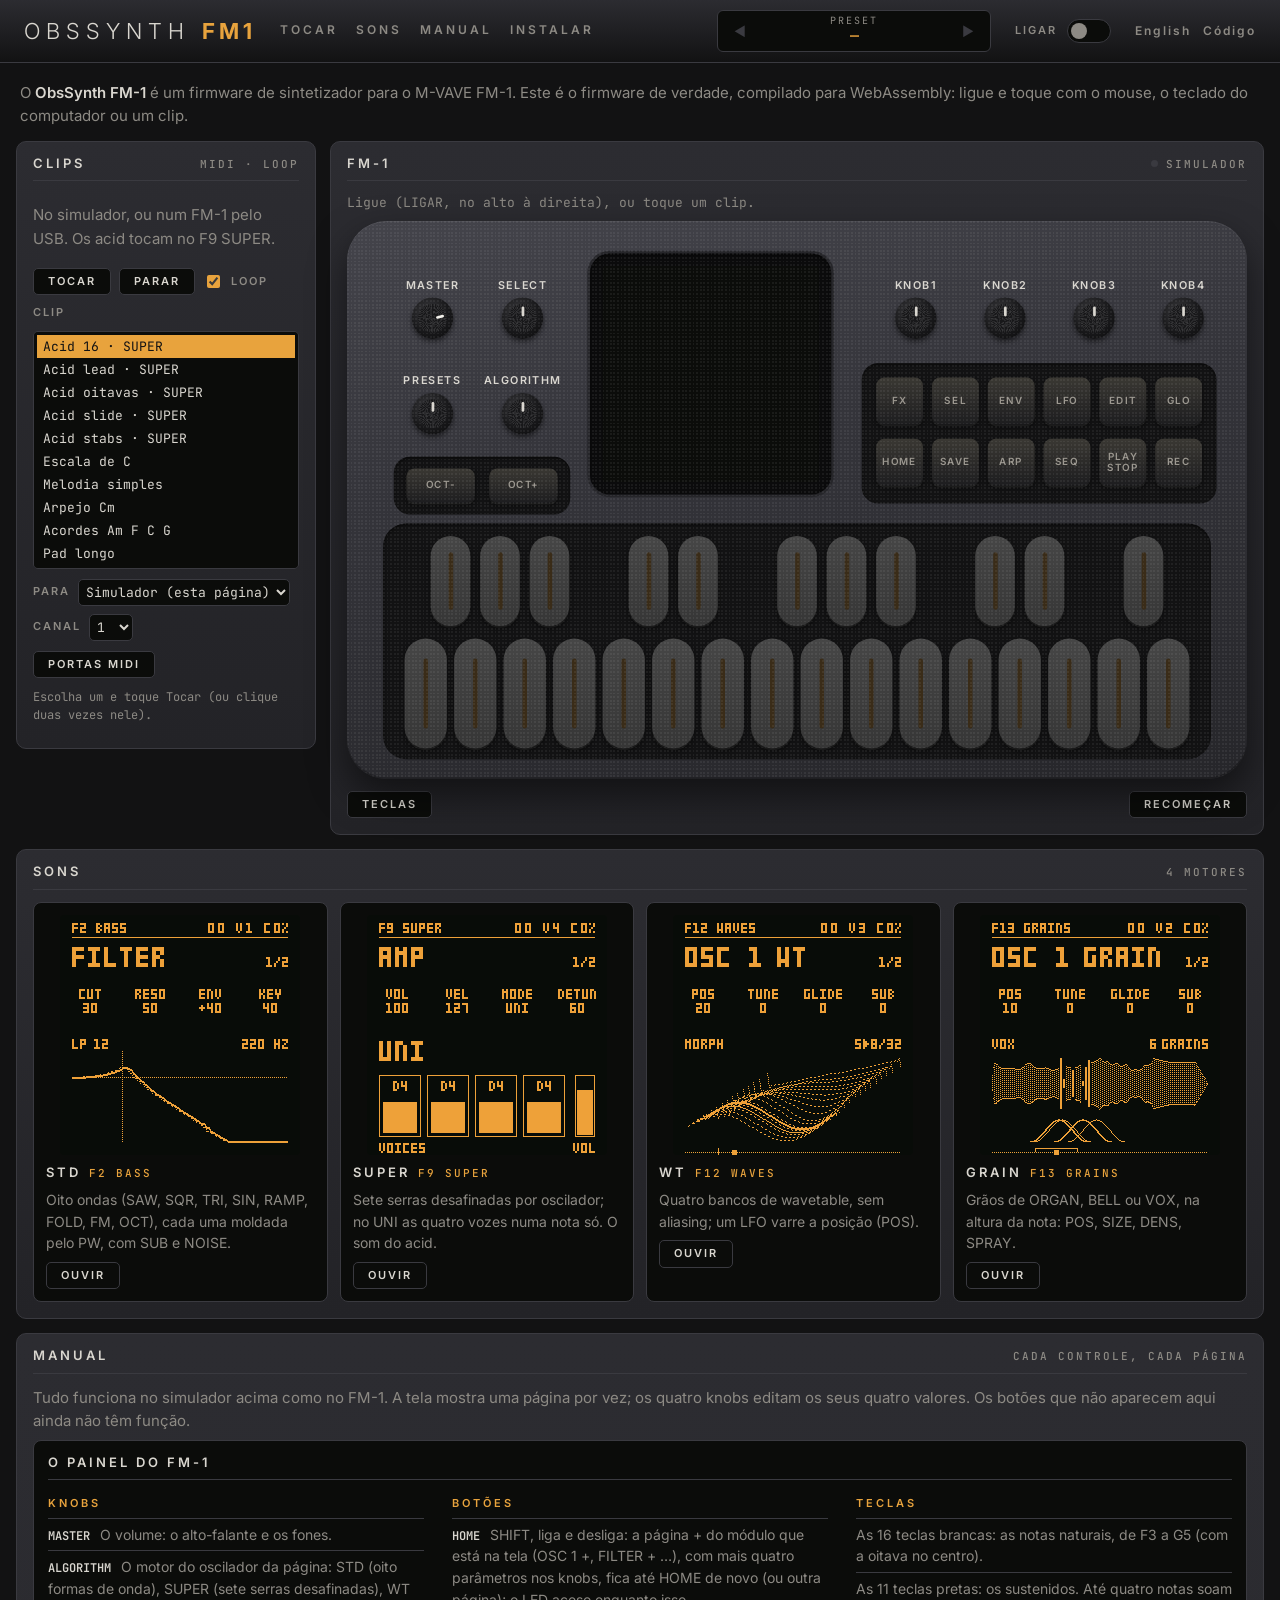
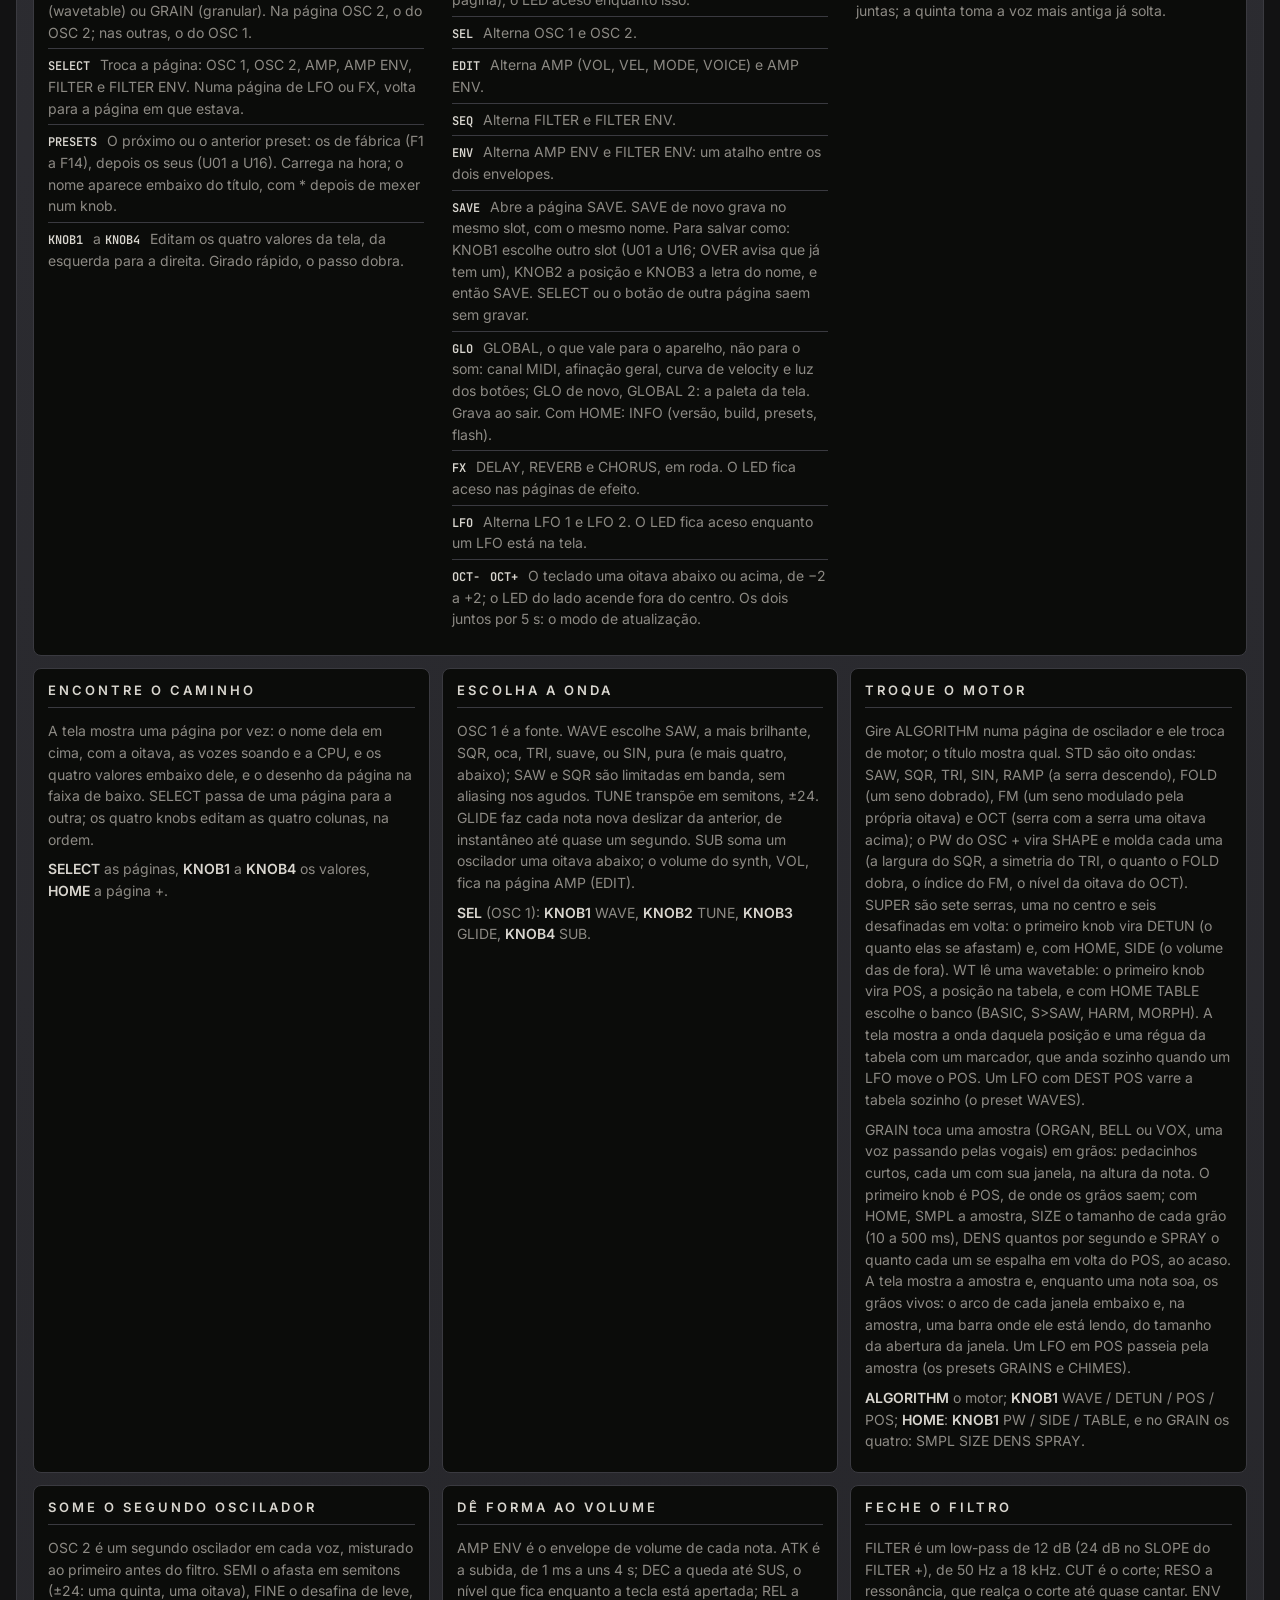
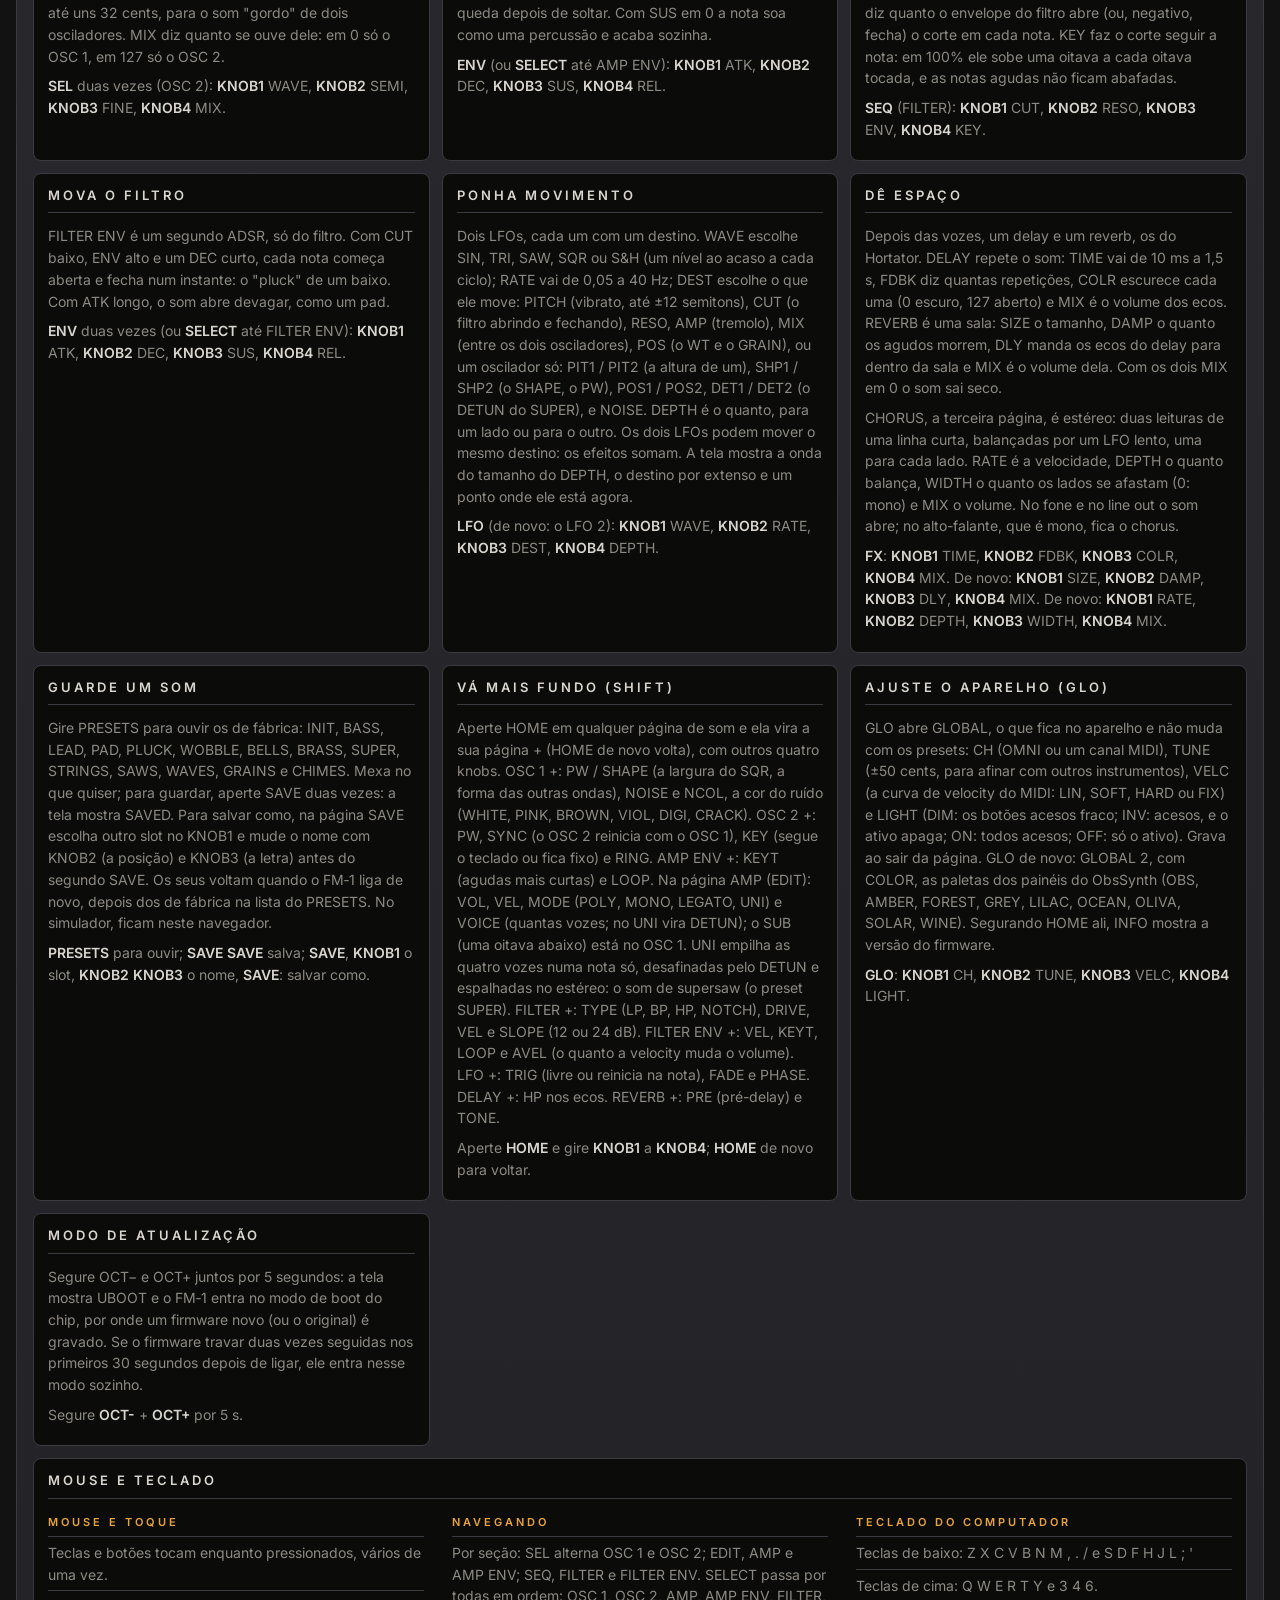
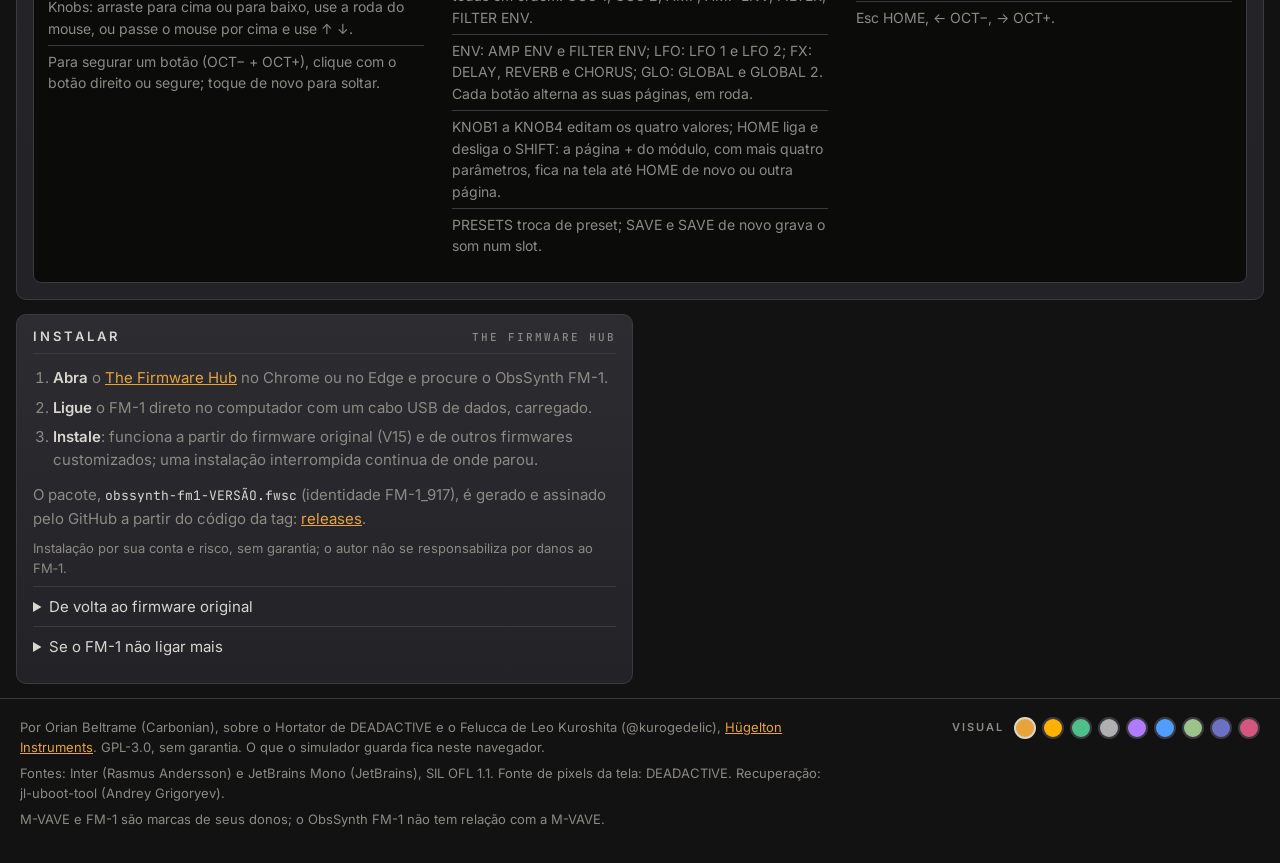
==== commit 8df352a3: "sim page: its own design, in the ObsSynth panels' language (away from Hortator's site) The page was " ====
--- a/web/sim/pt.html
+++ b/web/sim/pt.html
@@ -1,370 +1,223 @@
 <!doctype html>
 <!-- SPDX-License-Identifier: GPL-3.0-only
-     Drum machine fork: 2026 DEADACTIVE; ObsSynth FM-1: 2026 Orian Beltrame -->
+     ObsSynth FM-1: 2026 Orian Beltrame. The FM-1 panel drawing and simulator glue descend from Hortator (DEADACTIVE)
+     and Felucca (Leo Kuroshita, Hügelton Instruments). -->
 <html lang="pt-BR">
 <head>
 <meta charset="utf-8">
 <meta name="viewport" content="width=device-width, initial-scale=1, viewport-fit=cover">
-<title>ObsSynth FM-1: um sintetizador dentro do M-VAVE FM-1</title>
-<meta name="description" content="ObsSynth FM-1 transforma o M-VAVE FM-1 num sintetizador: dois osciladores, um filtro com envelope próprio, um envelope de volume, dois LFOs, delay e reverb, quatro vozes. Toque o firmware de verdade no navegador.">
+<title>ObsSynth FM-1: um firmware de sintetizador para o M-VAVE FM-1</title>
+<meta name="description" content="O ObsSynth FM-1 transforma o M-VAVE FM-1 num sintetizador de quatro vozes: dois osciladores por voz (STD, SUPER, WT, GRAIN), filtro multimodo, dois envelopes, dois LFOs, uníssono, delay, reverb e chorus. Toque o firmware de verdade no navegador.">
+<link rel="alternate" hreflang="en" href="index.html">
+<link rel="alternate" hreflang="pt-BR" href="pt.html">
 <link rel="preconnect" href="https://fonts.googleapis.com">
 <link rel="preconnect" href="https://fonts.gstatic.com" crossorigin>
 <link href="https://fonts.googleapis.com/css2?family=Inter:wght@300;400;600;700&family=JetBrains+Mono:wght@500;700&display=swap" rel="stylesheet" media="print" onload="this.media='all'">
-<link rel="stylesheet" href="sim.css">
-<link rel="alternate" hreflang="en" href="index.html">
-<link rel="alternate" hreflang="pt-BR" href="pt.html">
+<link rel="stylesheet" href="page.css">
+<link rel="stylesheet" href="device.css">
 </head>
 <body>
-<section id="hero" class="hero" aria-label="ObsSynth FM-1">
-  <div class="hero-stage" id="stage">
-    <nav class="hero-nav">
-      <span class="silk">OBSSYNTH <span class="mark">FM-1</span></span>
-      <span class="nav-links"><a href="index.html" hreflang="en" lang="en">English</a><a href="#manual">Manual</a><a href="https://github.com/orianbsilva/obssynth-fm1" target="_blank" rel="noopener">Código</a></span>
-    </nav>
-
-    <div class="desk-shadow" id="desk-shadow"></div>
-    <div class="scene" id="scene">
-      <div class="tilt" id="tilt">
-        <div id="fit" class="fit">
-          <div id="device" class="device" aria-label="Painel do FM-1"></div>
+<header class="topbar">
+  <a class="wordmark" href="#play">OBSSYNTH <b>FM1</b></a>
+  <nav class="tabs"><a href="#play">Tocar</a><a href="#sounds">Sons</a><a href="#manual">Manual</a><a href="#install">Instalar</a></nav>
+  <div class="display" aria-live="polite">
+    <button type="button" id="pre-prev" aria-label="Preset anterior" disabled>◀</button>
+    <div class="what"><small>PRESET</small><span id="pre-name">—</span></div>
+    <button type="button" id="pre-next" aria-label="Próximo preset" disabled>▶</button>
+  </div>
+  <div class="power">LIGAR<button type="button" class="power-toggle" id="power-on" role="switch" aria-checked="false" aria-label="LIGAR" disabled><span class="knob"></span></button></div>
+  <nav class="lang"><a href="index.html" hreflang="en" lang="en">English</a><a href="https://github.com/orianbsilva/obssynth-fm1" target="_blank" rel="noopener">Código</a></nav>
+</header>
+<main>
+  <p class="intro">O <b>ObsSynth FM-1</b> é um firmware de sintetizador para o M-VAVE FM-1. Este é o firmware de verdade, compilado para WebAssembly: ligue e toque com o mouse, o teclado do computador ou um clip.</p>
+  <div class="play-row" id="play">
+    <section class="panel clips" id="clips" aria-label="Clips">
+      <header><h2>Clips</h2><span class="tag">MIDI · loop</span></header>
+      <p class="clips-sub">No simulador, ou num FM-1 pelo USB. Os acid tocam no F9 SUPER.</p>
+      <div class="row">
+        <button type="button" class="btn-ui" id="clip-play">Tocar</button>
+        <button type="button" class="btn-ui" id="clip-stop">Parar</button>
+        <label><input type="checkbox" id="clip-loop" checked> Loop</label>
+      </div>
+      <label for="clip-sel">Clip</label>
+      <select id="clip-sel" size="10"></select>
+      <div class="row">
+        <label>Para <select id="clip-dest"></select></label>
+        <label>Canal <select id="clip-ch"></select></label>
+      </div>
+      <div class="row"><button type="button" class="btn-ui" id="clip-midi" title="Pede ao navegador acesso às portas MIDI">Portas MIDI</button></div>
+      <p id="clip-status" class="clips-status" role="status">Escolha um e toque Tocar (ou clique duas vezes nele).</p>
+    </section>
+    <section class="panel instrument" aria-label="FM-1">
+      <header><h2>FM-1</h2><span class="tag led" id="inst-tag">Simulador</span></header>
+      <p class="status"><span id="power-note">Carregando…</span> <span id="note" role="status"></span></p>
+      <div class="stage" id="stage"><div id="fit" class="fit"><div id="device" class="device" aria-label="O painel do FM-1"></div></div></div>
+      <div class="tools">
+        <div class="left"><button type="button" class="btn-ui" id="help-toggle" aria-expanded="false" title="Mostra o teclado do computador no painel">Teclas</button></div>
+        <div class="right">
+          <div id="reset-confirm" class="confirm" role="dialog" aria-label="Recomeçar" hidden>
+            <span>Apagar o que este navegador guardou e ligar o FM-1 do zero?</span>
+            <button type="button" class="btn-ui" id="reset-yes">Apagar e recomeçar</button>
+            <button type="button" class="btn-ui" id="reset-no">Manter</button>
+          </div>
+          <button type="button" class="btn-ui" id="reset" aria-haspopup="dialog">Recomeçar</button>
         </div>
       </div>
+    </section>
+  </div>
+
+  <section class="panel" id="sounds" aria-label="Sons">
+    <header><h2>Sons</h2><span class="tag">4 motores</span></header>
+    <div class="sounds">
+        <article class="sound">
+          <img src="img/sound-std.png" width="240" height="240" alt="F2 BASS" loading="lazy">
+          <h3>STD<span>F2 BASS</span></h3>
+          <p>Oito ondas (SAW, SQR, TRI, SIN, RAMP, FOLD, FM, OCT), cada uma moldada pelo PW, com SUB e NOISE.</p>
+          <button type="button" class="btn-ui" data-preset="1" data-clip="Baixo em colcheias">Ouvir</button>
+        </article>
+        <article class="sound">
+          <img src="img/sound-super.png" width="240" height="240" alt="F9 SUPER" loading="lazy">
+          <h3>SUPER<span>F9 SUPER</span></h3>
+          <p>Sete serras desafinadas por oscilador; no UNI as quatro vozes numa nota só. O som do acid.</p>
+          <button type="button" class="btn-ui" data-preset="8" data-clip="Acid 16">Ouvir</button>
+        </article>
+        <article class="sound">
+          <img src="img/sound-wt.png" width="240" height="240" alt="F12 WAVES" loading="lazy">
+          <h3>WT<span>F12 WAVES</span></h3>
+          <p>Quatro bancos de wavetable, sem aliasing; um LFO varre a posição (POS).</p>
+          <button type="button" class="btn-ui" data-preset="11" data-clip="Pad longo">Ouvir</button>
+        </article>
+        <article class="sound">
+          <img src="img/sound-grain.png" width="240" height="240" alt="F13 GRAINS" loading="lazy">
+          <h3>GRAIN<span>F13 GRAINS</span></h3>
+          <p>Grãos de ORGAN, BELL ou VOX, na altura da nota: POS, SIZE, DENS, SPRAY.</p>
+          <button type="button" class="btn-ui" data-preset="12" data-clip="Acordes Am F C G">Ouvir</button>
+        </article>
     </div>
-    <div class="scene-dim" aria-hidden="true"></div>
-    <div class="power-ui" id="power-ui">                <!-- placed by app.js: a line from the FM-1's own switch -->
-      <span class="power-lead" id="power-lead" aria-hidden="true"></span>
-      <button type="button" class="power-toggle" id="power-on" role="switch" aria-checked="false" aria-label="Ligar"
-        disabled><span class="knob"></span></button>
-      <span class="power-label" id="power-label">Ligar</span>
+  </section>
+
+  <section class="panel" id="manual" aria-label="Manual">
+    <header><h2>Manual</h2><span class="tag">Cada controle, cada página</span></header>
+    <p>Tudo funciona no simulador acima como no FM-1. A tela mostra uma página por vez; os quatro knobs editam os seus quatro valores. Os botões que não aparecem aqui ainda não têm função.</p>
+    <div class="manual-grid">
+      <section class="sub wide">
+        <header><h3>O painel do FM-1</h3></header>
+        <div class="controls">
+          <div><h4>KNOBS</h4><ul><li><b>MASTER</b> O volume: o alto-falante e os fones.</li><li><b>ALGORITHM</b> O motor do oscilador da página: STD (oito formas de onda), SUPER (sete serras desafinadas), WT (wavetable) ou GRAIN (granular). Na página OSC 2, o do OSC 2; nas outras, o do OSC 1.</li><li><b>SELECT</b> Troca a página: OSC 1, OSC 2, AMP, AMP ENV, FILTER e FILTER ENV. Numa página de LFO ou FX, volta para a página em que estava.</li><li><b>PRESETS</b> O próximo ou o anterior preset: os de fábrica (F1 a F14), depois os seus (U01 a U16). Carrega na hora; o nome aparece embaixo do título, com * depois de mexer num knob.</li><li><b>KNOB1</b> a <b>KNOB4</b> Editam os quatro valores da tela, da esquerda para a direita. Girado rápido, o passo dobra.</li></ul></div>
+          <div><h4>BOTÕES</h4><ul><li><b>HOME</b> SHIFT, liga e desliga: a página + do módulo que está na tela (OSC 1 +, FILTER + …), com mais quatro parâmetros nos knobs, fica até HOME de novo (ou outra página); o LED aceso enquanto isso.</li><li><b>SEL</b> Alterna OSC 1 e OSC 2.</li><li><b>EDIT</b> Alterna AMP (VOL, VEL, MODE, VOICE) e AMP ENV.</li><li><b>SEQ</b> Alterna FILTER e FILTER ENV.</li><li><b>ENV</b> Alterna AMP ENV e FILTER ENV: um atalho entre os dois envelopes.</li><li><b>SAVE</b> Abre a página SAVE. SAVE de novo grava no mesmo slot, com o mesmo nome. Para salvar como: KNOB1 escolhe outro slot (U01 a U16; OVER avisa que já tem um), KNOB2 a posição e KNOB3 a letra do nome, e então SAVE. SELECT ou o botão de outra página saem sem gravar.</li><li><b>GLO</b> GLOBAL, o que vale para o aparelho, não para o som: canal MIDI, afinação geral, curva de velocity e luz dos botões; GLO de novo, GLOBAL 2: a paleta da tela. Grava ao sair. Com HOME: INFO (versão, build, presets, flash).</li><li><b>FX</b> DELAY, REVERB e CHORUS, em roda. O LED fica aceso nas páginas de efeito.</li><li><b>LFO</b> Alterna LFO 1 e LFO 2. O LED fica aceso enquanto um LFO está na tela.</li><li><b>OCT-</b> <b>OCT+</b> O teclado uma oitava abaixo ou acima, de −2 a +2; o LED do lado acende fora do centro. Os dois juntos por 5 s: o modo de atualização.</li></ul></div>
+          <div><h4>TECLAS</h4><ul><li>As 16 teclas brancas: as notas naturais, de F3 a G5 (com a oitava no centro).</li><li>As 11 teclas pretas: os sustenidos. Até quatro notas soam juntas; a quinta toma a voz mais antiga já solta.</li></ul></div>
+        </div>
+      </section>
+        <section class="sub">
+          <header><h3>Encontre o caminho</h3></header>
+          <p>A tela mostra uma página por vez: o nome dela em cima, com a oitava, as vozes soando e a CPU, e os quatro valores embaixo dele, e o desenho da página na faixa de baixo. SELECT passa de uma página para a outra; os quatro knobs editam as quatro colunas, na ordem.</p>
+          <p class="where"><b>SELECT</b> as páginas, <b>KNOB1</b> a <b>KNOB4</b> os valores, <b>HOME</b> a página +.</p>
+        </section>
+        <section class="sub">
+          <header><h3>Escolha a onda</h3></header>
+          <p>OSC 1 é a fonte. WAVE escolhe SAW, a mais brilhante, SQR, oca, TRI, suave, ou SIN, pura (e mais quatro, abaixo); SAW e SQR são limitadas em banda, sem aliasing nos agudos. TUNE transpõe em semitons, ±24. GLIDE faz cada nota nova deslizar da anterior, de instantâneo até quase um segundo. SUB soma um oscilador uma oitava abaixo; o volume do synth, VOL, fica na página AMP (EDIT).</p>
+          <p class="where"><b>SEL</b> (OSC 1): <b>KNOB1</b> WAVE, <b>KNOB2</b> TUNE, <b>KNOB3</b> GLIDE, <b>KNOB4</b> SUB.</p>
+        </section>
+        <section class="sub">
+          <header><h3>Troque o motor</h3></header>
+          <p>Gire ALGORITHM numa página de oscilador e ele troca de motor; o título mostra qual. STD são oito ondas: SAW, SQR, TRI, SIN, RAMP (a serra descendo), FOLD (um seno dobrado), FM (um seno modulado pela própria oitava) e OCT (serra com a serra uma oitava acima); o PW do OSC + vira SHAPE e molda cada uma (a largura do SQR, a simetria do TRI, o quanto o FOLD dobra, o índice do FM, o nível da oitava do OCT). SUPER são sete serras, uma no centro e seis desafinadas em volta: o primeiro knob vira DETUN (o quanto elas se afastam) e, com HOME, SIDE (o volume das de fora). WT lê uma wavetable: o primeiro knob vira POS, a posição na tabela, e com HOME TABLE escolhe o banco (BASIC, S>SAW, HARM, MORPH). A tela mostra a onda daquela posição e uma régua da tabela com um marcador, que anda sozinho quando um LFO move o POS. Um LFO com DEST POS varre a tabela sozinho (o preset WAVES).</p>
+          <p>GRAIN toca uma amostra (ORGAN, BELL ou VOX, uma voz passando pelas vogais) em grãos: pedacinhos curtos, cada um com sua janela, na altura da nota. O primeiro knob é POS, de onde os grãos saem; com HOME, SMPL a amostra, SIZE o tamanho de cada grão (10 a 500 ms), DENS quantos por segundo e SPRAY o quanto cada um se espalha em volta do POS, ao acaso. A tela mostra a amostra e, enquanto uma nota soa, os grãos vivos: o arco de cada janela embaixo e, na amostra, uma barra onde ele está lendo, do tamanho da abertura da janela. Um LFO em POS passeia pela amostra (os presets GRAINS e CHIMES).</p>
+          <p class="where"><b>ALGORITHM</b> o motor; <b>KNOB1</b> WAVE / DETUN / POS / POS; <b>HOME</b>: <b>KNOB1</b> PW / SIDE / TABLE, e no GRAIN os quatro: SMPL SIZE DENS SPRAY.</p>
+        </section>
+        <section class="sub">
+          <header><h3>Some o segundo oscilador</h3></header>
+          <p>OSC 2 é um segundo oscilador em cada voz, misturado ao primeiro antes do filtro. SEMI o afasta em semitons (±24: uma quinta, uma oitava), FINE o desafina de leve, até uns 32 cents, para o som "gordo" de dois osciladores. MIX diz quanto se ouve dele: em 0 só o OSC 1, em 127 só o OSC 2.</p>
+          <p class="where"><b>SEL</b> duas vezes (OSC 2): <b>KNOB1</b> WAVE, <b>KNOB2</b> SEMI, <b>KNOB3</b> FINE, <b>KNOB4</b> MIX.</p>
+        </section>
+        <section class="sub">
+          <header><h3>Dê forma ao volume</h3></header>
+          <p>AMP ENV é o envelope de volume de cada nota. ATK é a subida, de 1 ms a uns 4 s; DEC a queda até SUS, o nível que fica enquanto a tecla está apertada; REL a queda depois de soltar. Com SUS em 0 a nota soa como uma percussão e acaba sozinha.</p>
+          <p class="where"><b>ENV</b> (ou <b>SELECT</b> até AMP ENV): <b>KNOB1</b> ATK, <b>KNOB2</b> DEC, <b>KNOB3</b> SUS, <b>KNOB4</b> REL.</p>
+        </section>
+        <section class="sub">
+          <header><h3>Feche o filtro</h3></header>
+          <p>FILTER é um low-pass de 12 dB (24 dB no SLOPE do FILTER +), de 50 Hz a 18 kHz. CUT é o corte; RESO a ressonância, que realça o corte até quase cantar. ENV diz quanto o envelope do filtro abre (ou, negativo, fecha) o corte em cada nota. KEY faz o corte seguir a nota: em 100% ele sobe uma oitava a cada oitava tocada, e as notas agudas não ficam abafadas.</p>
+          <p class="where"><b>SEQ</b> (FILTER): <b>KNOB1</b> CUT, <b>KNOB2</b> RESO, <b>KNOB3</b> ENV, <b>KNOB4</b> KEY.</p>
+        </section>
+        <section class="sub">
+          <header><h3>Mova o filtro</h3></header>
+          <p>FILTER ENV é um segundo ADSR, só do filtro. Com CUT baixo, ENV alto e um DEC curto, cada nota começa aberta e fecha num instante: o "pluck" de um baixo. Com ATK longo, o som abre devagar, como um pad.</p>
+          <p class="where"><b>ENV</b> duas vezes (ou <b>SELECT</b> até FILTER ENV): <b>KNOB1</b> ATK, <b>KNOB2</b> DEC, <b>KNOB3</b> SUS, <b>KNOB4</b> REL.</p>
+        </section>
+        <section class="sub">
+          <header><h3>Ponha movimento</h3></header>
+          <p>Dois LFOs, cada um com um destino. WAVE escolhe SIN, TRI, SAW, SQR ou S&amp;H (um nível ao acaso a cada ciclo); RATE vai de 0,05 a 40 Hz; DEST escolhe o que ele move: PITCH (vibrato, até ±12 semitons), CUT (o filtro abrindo e fechando), RESO, AMP (tremolo), MIX (entre os dois osciladores), POS (o WT e o GRAIN), ou um oscilador só: PIT1 / PIT2 (a altura de um), SHP1 / SHP2 (o SHAPE, o PW), POS1 / POS2, DET1 / DET2 (o DETUN do SUPER), e NOISE. DEPTH é o quanto, para um lado ou para o outro. Os dois LFOs podem mover o mesmo destino: os efeitos somam. A tela mostra a onda do tamanho do DEPTH, o destino por extenso e um ponto onde ele está agora.</p>
+          <p class="where"><b>LFO</b> (de novo: o LFO 2): <b>KNOB1</b> WAVE, <b>KNOB2</b> RATE, <b>KNOB3</b> DEST, <b>KNOB4</b> DEPTH.</p>
+        </section>
+        <section class="sub">
+          <header><h3>Dê espaço</h3></header>
+          <p>Depois das vozes, um delay e um reverb, os do Hortator. DELAY repete o som: TIME vai de 10 ms a 1,5 s, FDBK diz quantas repetições, COLR escurece cada uma (0 escuro, 127 aberto) e MIX é o volume dos ecos. REVERB é uma sala: SIZE o tamanho, DAMP o quanto os agudos morrem, DLY manda os ecos do delay para dentro da sala e MIX é o volume dela. Com os dois MIX em 0 o som sai seco.</p>
+          <p>CHORUS, a terceira página, é estéreo: duas leituras de uma linha curta, balançadas por um LFO lento, uma para cada lado. RATE é a velocidade, DEPTH o quanto balança, WIDTH o quanto os lados se afastam (0: mono) e MIX o volume. No fone e no line out o som abre; no alto-falante, que é mono, fica o chorus.</p>
+          <p class="where"><b>FX</b>: <b>KNOB1</b> TIME, <b>KNOB2</b> FDBK, <b>KNOB3</b> COLR, <b>KNOB4</b> MIX. De novo: <b>KNOB1</b> SIZE, <b>KNOB2</b> DAMP, <b>KNOB3</b> DLY, <b>KNOB4</b> MIX. De novo: <b>KNOB1</b> RATE, <b>KNOB2</b> DEPTH, <b>KNOB3</b> WIDTH, <b>KNOB4</b> MIX.</p>
+        </section>
+        <section class="sub">
+          <header><h3>Guarde um som</h3></header>
+          <p>Gire PRESETS para ouvir os de fábrica: INIT, BASS, LEAD, PAD, PLUCK, WOBBLE, BELLS, BRASS, SUPER, STRINGS, SAWS, WAVES, GRAINS e CHIMES. Mexa no que quiser; para guardar, aperte SAVE duas vezes: a tela mostra SAVED. Para salvar como, na página SAVE escolha outro slot no KNOB1 e mude o nome com KNOB2 (a posição) e KNOB3 (a letra) antes do segundo SAVE. Os seus voltam quando o FM&#8209;1 liga de novo, depois dos de fábrica na lista do PRESETS. No simulador, ficam neste navegador.</p>
+          <p class="where"><b>PRESETS</b> para ouvir; <b>SAVE</b> <b>SAVE</b> salva; <b>SAVE</b>, <b>KNOB1</b> o slot, <b>KNOB2</b> <b>KNOB3</b> o nome, <b>SAVE</b>: salvar como.</p>
+        </section>
+        <section class="sub">
+          <header><h3>Vá mais fundo (SHIFT)</h3></header>
+          <p>Aperte HOME em qualquer página de som e ela vira a sua página + (HOME de novo volta), com outros quatro knobs. OSC 1 +: PW / SHAPE (a largura do SQR, a forma das outras ondas), NOISE e NCOL, a cor do ruído (WHITE, PINK, BROWN, VIOL, DIGI, CRACK). OSC 2 +: PW, SYNC (o OSC 2 reinicia com o OSC 1), KEY (segue o teclado ou fica fixo) e RING. AMP ENV +: KEYT (agudas mais curtas) e LOOP. Na página AMP (EDIT): VOL, VEL, MODE (POLY, MONO, LEGATO, UNI) e VOICE (quantas vozes; no UNI vira DETUN); o SUB (uma oitava abaixo) está no OSC 1. UNI empilha as quatro vozes numa nota só, desafinadas pelo DETUN e espalhadas no estéreo: o som de supersaw (o preset SUPER). FILTER +: TYPE (LP, BP, HP, NOTCH), DRIVE, VEL e SLOPE (12 ou 24 dB). FILTER ENV +: VEL, KEYT, LOOP e AVEL (o quanto a velocity muda o volume). LFO +: TRIG (livre ou reinicia na nota), FADE e PHASE. DELAY +: HP nos ecos. REVERB +: PRE (pré-delay) e TONE.</p>
+          <p class="where">Aperte <b>HOME</b> e gire <b>KNOB1</b> a <b>KNOB4</b>; <b>HOME</b> de novo para voltar.</p>
+        </section>
+        <section class="sub">
+          <header><h3>Ajuste o aparelho (GLO)</h3></header>
+          <p>GLO abre GLOBAL, o que fica no aparelho e não muda com os presets: CH (OMNI ou um canal MIDI), TUNE (±50 cents, para afinar com outros instrumentos), VELC (a curva de velocity do MIDI: LIN, SOFT, HARD ou FIX) e LIGHT (DIM: os botões acesos fraco; INV: acesos, e o ativo apaga; ON: todos acesos; OFF: só o ativo). Grava ao sair da página. GLO de novo: GLOBAL 2, com COLOR, as paletas dos painéis do ObsSynth (OBS, AMBER, FOREST, GREY, LILAC, OCEAN, OLIVA, SOLAR, WINE). Segurando HOME ali, INFO mostra a versão do firmware.</p>
+          <p class="where"><b>GLO</b>: <b>KNOB1</b> CH, <b>KNOB2</b> TUNE, <b>KNOB3</b> VELC, <b>KNOB4</b> LIGHT.</p>
+        </section>
+        <section class="sub">
+          <header><h3>Modo de atualização</h3></header>
+          <p>Segure OCT− e OCT+ juntos por 5 segundos: a tela mostra UBOOT e o FM&#8209;1 entra no modo de boot do chip, por onde um firmware novo (ou o original) é gravado. Se o firmware travar duas vezes seguidas nos primeiros 30 segundos depois de ligar, ele entra nesse modo sozinho.</p>
+          <p class="where">Segure <b>OCT-</b> + <b>OCT+</b> por 5 s.</p>
+        </section>
+      <section class="sub wide">
+        <header><h3>Mouse e teclado</h3></header>
+        <div class="controls">
+          <div><h4>MOUSE E TOQUE</h4><ul><li>Teclas e botões tocam enquanto pressionados, vários de uma vez.</li><li>Knobs: arraste para cima ou para baixo, use a roda do mouse, ou passe o mouse por cima e use ↑ ↓.</li><li>Para segurar um botão (OCT− + OCT+), clique com o botão direito ou segure; toque de novo para soltar.</li></ul></div>
+          <div><h4>NAVEGANDO</h4><ul><li>Por seção: SEL alterna OSC 1 e OSC 2; EDIT, AMP e AMP ENV; SEQ, FILTER e FILTER ENV. SELECT passa por todas em ordem: OSC 1, OSC 2, AMP, AMP ENV, FILTER, FILTER ENV.</li><li>ENV: AMP ENV e FILTER ENV; LFO: LFO 1 e LFO 2; FX: DELAY, REVERB e CHORUS; GLO: GLOBAL e GLOBAL 2. Cada botão alterna as suas páginas, em roda.</li><li>KNOB1 a KNOB4 editam os quatro valores; HOME liga e desliga o SHIFT: a página + do módulo, com mais quatro parâmetros, fica na tela até HOME de novo ou outra página.</li><li>PRESETS troca de preset; SAVE e SAVE de novo grava o som num slot.</li></ul></div>
+          <div><h4>TECLADO DO COMPUTADOR</h4><ul><li>Teclas de baixo: Z X C V B N M , . / e S D F H J L ; '</li><li>Teclas de cima: Q W E R T Y e 3 4 6.</li><li>Esc HOME, ← OCT−, → OCT+.</li></ul></div>
+        </div>
+      </section>
     </div>
+  </section>
 
-    <div class="hero-copy" id="hero-copy">
-      <h1>Um sintetizador dentro do M&#8209;VAVE&nbsp;FM&#8209;1.</h1>
-      <p>O motor do ObsSynth em ponto fixo, no hardware do FM&#8209;1: osciladores, filtro, envelopes, LFOs, delay e
-        reverb, tocados nas 27 teclas e editados nos quatro knobs. Role a página para tocar o firmware de verdade no navegador.</p>
-      <p class="hero-count"><b>2</b> osciladores, cada um STD (<b>8</b> formas de onda), SUPER (<b>7</b> serras),
-        WT (<b>4</b> bancos de wavetable) ou GRAIN (<b>3</b> amostras em grãos), um filtro de <b>12 dB</b>, <b>2</b>
-        envelopes ADSR, <b>2</b> LFOs, delay, reverb e chorus estéreo, <b>4</b> vozes (ou as quatro numa nota só,
-        em uníssono), <b>14</b> presets de fábrica e <b>16</b> seus.</p>
-      <p class="hero-actions">
-        <a class="cta" href="#play">Tocar</a>
-        <span class="cta-slot"><a class="cta ghost" href="https://github.com/orianbsilva/obssynth-fm1" target="_blank" rel="noopener">Ver o código</a><span class="install-count" id="install-count" hidden></span></span>
-      </p>
-    </div>
-    <p class="scroll-cue" id="scroll-cue" aria-hidden="true">Role</p>
-
-    <div class="play-bar" id="play-bar">
-      <p id="note" class="note" role="status"></p>
-      <span class="power-note" id="power-note">Carregando…</span>
-      <button type="button" class="bar-btn" id="help-toggle" aria-expanded="false" aria-controls="help">Controles</button>
-      <button type="button" class="bar-btn" id="clips-toggle" aria-expanded="false" aria-controls="clips">Clips</button>
-      <button type="button" class="bar-btn" id="reset" aria-haspopup="dialog">Recomeçar</button>
-      <div id="reset-confirm" class="confirm" role="dialog" aria-label="Recomeçar" hidden>
-        <p>Apagar o que este navegador guardou e ligar o FM&#8209;1 do zero?</p>
-        <button type="button" id="reset-yes">Apagar e recomeçar</button>
-        <button type="button" id="reset-no">Manter</button>
-      </div>
-    </div>
-    <div id="clips" class="clips" role="dialog" aria-label="Clips MIDI" hidden>
-      <p class="clips-title">Clips MIDI</p>
-      <p class="clips-sub">No simulador, ou num FM-1 pelo USB. Os acid tocam no F9 SUPER.</p>
-      <button type="button" id="clip-play">Tocar</button>
-      <button type="button" id="clip-stop">Parar</button>
-      <label class="clips-loop"><input type="checkbox" id="clip-loop" checked> Loop</label>
-      <label class="clips-pick">Clip <select id="clip-sel"></select></label>
-      <label>Para <select id="clip-dest"></select></label>
-      <label>Canal <select id="clip-ch"></select></label>
-      <button type="button" id="clip-midi" title="Pede ao navegador acesso às portas MIDI">Portas MIDI</button>
-      <p id="clip-status" class="clips-status" role="status">Escolha um e toque Tocar (ou clique duas vezes nele).</p>
-    </div>
-    <a class="more-cue" id="more-cue" href="#manual">Mais abaixo<span aria-hidden="true">↓</span></a>
-    <div id="help" class="help" hidden>
-      <div>
-        <h2>Mouse e toque</h2>
-        <ul>
-          <li>Teclas e botões tocam enquanto pressionados, vários de uma vez.</li>
-          <li>Knobs: arraste para cima ou para baixo, use a roda do mouse, ou passe o mouse por cima e use ↑ ↓.</li>
-          <li>Para segurar um botão (OCT− + OCT+), clique com o botão direito ou segure; toque de novo para soltar.</li>
-        </ul>
-      </div>
-      <div>
-        <h2>Navegando</h2>
-        <ul>
-          <li>Por seção: SEL alterna OSC 1 e OSC 2; EDIT, AMP e AMP ENV; SEQ, FILTER e FILTER ENV. SELECT passa por
-            todas em ordem: OSC 1, OSC 2, AMP, AMP ENV, FILTER, FILTER ENV.</li>
-          <li>ENV: AMP ENV e FILTER ENV; LFO: LFO 1 e LFO 2; FX: DELAY, REVERB e CHORUS; GLO: GLOBAL e GLOBAL 2. Cada
-            botão alterna as suas páginas, em roda.</li>
-          <li>KNOB1 a KNOB4 editam os quatro valores; HOME liga e desliga o SHIFT: a página + do módulo, com mais
-            quatro parâmetros, fica na tela até HOME de novo ou outra página.</li>
-          <li>PRESETS troca de preset; SAVE e SAVE de novo grava o som num slot.</li>
-        </ul>
-      </div>
-      <div>
-        <h2>Teclado do computador</h2>
-        <ul>
-          <li>Teclas de baixo: Z X C V B N M , . / e S D F H J L ; '</li>
-          <li>Teclas de cima: Q W E R T Y e 3 4 6.</li>
-          <li>Esc HOME, ← OCT−, → OCT+.</li>
-        </ul>
-      </div>
-    </div>
-  </div>
-  <span class="hero-end" id="play" aria-hidden="true"></span>
-</section>
-
-<section id="manual" class="manual" aria-labelledby="manual-title">
-  <header class="manual-head">
-    <h2 id="manual-title">Como tocar.</h2>
-    <p>Cada controle, depois o caminho de um som. Tudo funciona no simulador acima como no FM&#8209;1. Os botões que
-      não aparecem aqui ainda não têm função.</p>
-  </header>
-
-  <div class="panel-map">
-    <div class="map-stage">
-      <div class="map-device" id="manual-mini" aria-hidden="true"></div>
-      <p class="map-caption" id="map-caption">Aponte para um controle, ou para uma linha da lista.</p>
-    </div>
-    <div class="map-list" id="map-list">
-      <h3>Knobs</h3>
-      <ul>
-        <li data-ctl="MASTER"><b>MASTER</b> O volume: o alto-falante e os fones.</li>
-        <li data-ctl="ALGORITHM"><b>ALGORITHM</b> O motor do oscilador da página: STD (oito formas de onda), SUPER
-          (sete serras desafinadas), WT (wavetable) ou GRAIN (granular). Na página OSC 2, o do OSC 2; nas outras, o do OSC 1.</li>
-        <li data-ctl="SELECT"><b>SELECT</b> Troca a página: OSC 1, OSC 2, AMP, AMP ENV, FILTER e FILTER ENV. Numa página de
-          LFO ou FX, volta para a página em que estava.</li>
-        <li data-ctl="PRESETS"><b>PRESETS</b> O próximo ou o anterior preset: os de fábrica (F1 a F14), depois os
-          seus (U01 a U16). Carrega na hora; o nome aparece embaixo do título, com * depois de mexer num knob.</li>
-        <li data-ctl="KNOB1 KNOB2 KNOB3 KNOB4"><b>KNOB1</b> a <b>KNOB4</b> Editam os quatro valores da tela, da
-          esquerda para a direita. Girado rápido, o passo dobra.</li>
-      </ul>
-      <h3>Botões</h3>
-      <ul>
-        <li data-ctl="HOME"><b>HOME</b> SHIFT, liga e desliga: a página + do módulo que está na tela (OSC 1 +, FILTER
-          + …), com mais quatro parâmetros nos knobs, fica até HOME de novo (ou outra página); o LED aceso enquanto isso.</li>
-        <li data-ctl="SEL"><b>SEL</b> Alterna OSC 1 e OSC 2.</li>
-        <li data-ctl="EDIT"><b>EDIT</b> Alterna AMP (VOL, VEL, MODE, VOICE) e AMP ENV.</li>
-        <li data-ctl="SEQ"><b>SEQ</b> Alterna FILTER e FILTER ENV.</li>
-        <li data-ctl="ENV"><b>ENV</b> Alterna AMP ENV e FILTER ENV: um atalho entre os dois envelopes.</li>
-        <li data-ctl="SAVE"><b>SAVE</b> Abre a página SAVE. SAVE de novo grava no mesmo slot, com o mesmo nome. Para
-          salvar como: KNOB1 escolhe outro slot (U01 a U16; OVER avisa que já tem um), KNOB2 a posição e KNOB3 a letra
-          do nome, e então SAVE. SELECT ou o botão de outra página saem sem gravar.</li>
-        <li data-ctl="GLO"><b>GLO</b> GLOBAL, o que vale para o aparelho, não para o som: canal MIDI, afinação geral,
-          curva de velocity e luz dos botões; GLO de novo, GLOBAL 2: a paleta da tela. Grava ao sair. Com HOME:
-          INFO (versão, build, presets, flash).</li>
-        <li data-ctl="FX"><b>FX</b> DELAY, REVERB e CHORUS, em roda. O LED fica aceso nas páginas de efeito.</li>
-        <li data-ctl="LFO"><b>LFO</b> Alterna LFO 1 e LFO 2. O LED fica aceso enquanto um LFO está na tela.</li>
-        <li data-ctl="OCT- OCT+"><b>OCT-</b> <b>OCT+</b> O teclado uma oitava abaixo ou acima, de −2 a +2; o LED do
-          lado acende fora do centro. Os dois juntos por 5 s: o modo de atualização.</li>
-      </ul>
-      <h3>Teclas</h3>
-      <ul>
-        <li data-ctl="white">As 16 teclas brancas: as notas naturais, de F3 a G5 (com a oitava no centro).</li>
-        <li data-ctl="black">As 11 teclas pretas: os sustenidos. Até quatro notas soam juntas; a quinta toma a voz
-          mais antiga já solta.</li>
-      </ul>
-    </div>
-  </div>
-
-  <ol class="guides">
-    <li class="guide" id="m-around">
-      <h3>Encontre o caminho</h3>
-      <p>A tela mostra uma página por vez: o nome dela em cima, com a oitava, as vozes soando e a CPU, e os quatro
-        valores embaixo dele, e o desenho da página na faixa de baixo. SELECT passa de uma página para a outra; os quatro knobs editam as
-        quatro colunas, na ordem.</p>
-      <p class="where"><b>SELECT</b> as páginas, <b>KNOB1</b> a <b>KNOB4</b> os valores, <b>HOME</b> a página +.</p>
-    </li>
-    <li class="guide" id="m-osc">
-      <h3>Escolha a onda</h3>
-      <p>OSC 1 é a fonte. WAVE escolhe SAW, a mais brilhante, SQR, oca, TRI, suave, ou SIN, pura (e mais quatro, abaixo); SAW e SQR são
-        limitadas em banda, sem aliasing nos agudos. TUNE transpõe em semitons, ±24. GLIDE faz cada nota nova
-        deslizar da anterior, de instantâneo até quase um segundo. SUB soma um oscilador uma oitava abaixo; o volume do
-        synth, VOL, fica na página AMP (EDIT).</p>
-      <p class="where"><b>SEL</b> (OSC 1): <b>KNOB1</b> WAVE, <b>KNOB2</b> TUNE, <b>KNOB3</b> GLIDE, <b>KNOB4</b> SUB.</p>
-    </li>
-    <li class="guide" id="m-engines">
-      <h3>Troque o motor</h3>
-      <p>Gire ALGORITHM numa página de oscilador e ele troca de motor; o título mostra qual. STD são oito ondas: SAW, SQR, TRI, SIN, RAMP (a serra descendo),
-        FOLD (um seno dobrado), FM (um seno modulado pela própria oitava) e OCT (serra com a serra uma oitava acima); o
-        PW do OSC + vira SHAPE e molda cada uma (a largura do SQR, a simetria do TRI, o quanto o FOLD dobra, o índice do
-        FM, o nível da oitava do OCT). SUPER são sete serras, uma no centro e seis desafinadas em volta: o primeiro knob vira DETUN (o quanto
-        elas se afastam) e, com HOME, SIDE (o volume das de fora). WT lê uma wavetable: o primeiro knob vira
-        POS, a posição na tabela, e com HOME TABLE escolhe o banco (BASIC, S>SAW, HARM, MORPH). A tela mostra
-        a onda daquela posição e uma régua da tabela com um marcador, que anda sozinho quando um LFO move o POS. Um LFO com
-        DEST POS varre a tabela sozinho (o preset WAVES).</p>
-      <p>GRAIN toca uma amostra (ORGAN, BELL ou VOX, uma voz passando pelas vogais) em grãos: pedacinhos curtos, cada um
-        com sua janela, na altura da nota. O primeiro knob é POS, de onde os grãos saem; com HOME, SMPL a
-        amostra, SIZE o tamanho de cada grão (10 a 500 ms), DENS quantos por segundo e SPRAY o quanto cada um se espalha
-        em volta do POS, ao acaso. A tela mostra a amostra e, enquanto uma nota soa, os grãos vivos: o arco de cada
-        janela embaixo e, na amostra, uma barra onde ele está lendo, do tamanho da abertura da janela. Um LFO em POS
-        passeia pela amostra (os presets GRAINS e CHIMES).</p>
-      <p class="where"><b>ALGORITHM</b> o motor; <b>KNOB1</b> WAVE / DETUN / POS / POS; <b>HOME</b>:
-        <b>KNOB1</b> PW / SIDE / TABLE, e no GRAIN os quatro: SMPL SIZE DENS SPRAY.</p>
-    </li>
-    <li class="guide" id="m-osc2">
-      <h3>Some o segundo oscilador</h3>
-      <p>OSC 2 é um segundo oscilador em cada voz, misturado ao primeiro antes do filtro. SEMI o afasta em semitons
-        (±24: uma quinta, uma oitava), FINE o desafina de leve, até uns 32 cents, para o som "gordo" de dois
-        osciladores. MIX diz quanto se ouve dele: em 0 só o OSC 1, em 127 só o OSC 2.</p>
-      <p class="where"><b>SEL</b> duas vezes (OSC 2): <b>KNOB1</b> WAVE, <b>KNOB2</b> SEMI, <b>KNOB3</b> FINE,
-        <b>KNOB4</b> MIX.</p>
-    </li>
-    <li class="guide" id="m-amp">
-      <h3>Dê forma ao volume</h3>
-      <p>AMP ENV é o envelope de volume de cada nota. ATK é a subida, de 1 ms a uns 4 s; DEC a queda até SUS, o nível
-        que fica enquanto a tecla está apertada; REL a queda depois de soltar. Com SUS em 0 a nota soa como uma
-        percussão e acaba sozinha.</p>
-      <p class="where"><b>ENV</b> (ou <b>SELECT</b> até AMP ENV): <b>KNOB1</b> ATK, <b>KNOB2</b> DEC, <b>KNOB3</b> SUS,
-        <b>KNOB4</b> REL.</p>
-    </li>
-    <li class="guide" id="m-filter">
-      <h3>Feche o filtro</h3>
-      <p>FILTER é um low-pass de 12 dB (24 dB no SLOPE do FILTER +), de 50 Hz a 18 kHz. CUT é o corte; RESO a ressonância, que realça o corte até
-        quase cantar. ENV diz quanto o envelope do filtro abre (ou, negativo, fecha) o corte em cada nota. KEY faz o
-        corte seguir a nota: em 100% ele sobe uma oitava a cada oitava tocada, e as notas agudas não ficam abafadas.</p>
-      <p class="where"><b>SEQ</b> (FILTER): <b>KNOB1</b> CUT, <b>KNOB2</b> RESO, <b>KNOB3</b> ENV,
-        <b>KNOB4</b> KEY.</p>
-    </li>
-    <li class="guide" id="m-fenv">
-      <h3>Mova o filtro</h3>
-      <p>FILTER ENV é um segundo ADSR, só do filtro. Com CUT baixo, ENV alto e um DEC curto, cada nota começa aberta e
-        fecha num instante: o "pluck" de um baixo. Com ATK longo, o som abre devagar, como um pad.</p>
-      <p class="where"><b>ENV</b> duas vezes (ou <b>SELECT</b> até FILTER ENV): <b>KNOB1</b> ATK, <b>KNOB2</b> DEC, <b>KNOB3</b> SUS,
-        <b>KNOB4</b> REL.</p>
-    </li>
-    <li class="guide" id="m-lfo">
-      <h3>Ponha movimento</h3>
-      <p>Dois LFOs, cada um com um destino. WAVE escolhe SIN, TRI, SAW, SQR ou S&amp;H (um nível ao acaso a cada
-        ciclo); RATE vai de 0,05 a 40 Hz; DEST escolhe o que ele move: PITCH (vibrato, até ±12 semitons), CUT (o
-        filtro abrindo e fechando), RESO, AMP (tremolo), MIX (entre os dois osciladores), POS (o WT e o GRAIN), ou um oscilador só:
-        PIT1 / PIT2 (a altura de um), SHP1 / SHP2 (o SHAPE, o PW), POS1 / POS2, DET1 / DET2 (o DETUN do SUPER), e
-        NOISE. DEPTH é o quanto, para um lado ou para o outro. Os dois LFOs podem mover o mesmo destino: os efeitos
-        somam. A tela mostra a onda do tamanho do DEPTH, o destino por extenso e um ponto onde ele está agora.</p>
-      <p class="where"><b>LFO</b> (de novo: o LFO 2): <b>KNOB1</b> WAVE, <b>KNOB2</b> RATE, <b>KNOB3</b> DEST,
-        <b>KNOB4</b> DEPTH.</p>
-    </li>
-    <li class="guide" id="m-fx">
-      <h3>Dê espaço</h3>
-      <p>Depois das vozes, um delay e um reverb, os do Hortator. DELAY repete o som: TIME vai de 10 ms a 1,5 s, FDBK
-        diz quantas repetições, COLR escurece cada uma (0 escuro, 127 aberto) e MIX é o volume dos ecos. REVERB é uma
-        sala: SIZE o tamanho, DAMP o quanto os agudos morrem, DLY manda os ecos do delay para dentro da sala e MIX é o
-        volume dela. Com os dois MIX em 0 o som sai seco.</p>
-      <p>CHORUS, a terceira página, é estéreo: duas leituras de uma linha curta, balançadas por um LFO lento, uma para
-        cada lado. RATE é a velocidade, DEPTH o quanto balança, WIDTH o quanto os lados se afastam (0: mono) e MIX o
-        volume. No fone e no line out o som abre; no alto-falante, que é mono, fica o chorus.</p>
-      <p class="where"><b>FX</b>: <b>KNOB1</b> TIME, <b>KNOB2</b> FDBK, <b>KNOB3</b> COLR, <b>KNOB4</b> MIX. De novo:
-        <b>KNOB1</b> SIZE, <b>KNOB2</b> DAMP, <b>KNOB3</b> DLY, <b>KNOB4</b> MIX. De novo: <b>KNOB1</b> RATE,
-        <b>KNOB2</b> DEPTH, <b>KNOB3</b> WIDTH, <b>KNOB4</b> MIX.</p>
-    </li>
-    <li class="guide" id="m-presets">
-      <h3>Guarde um som</h3>
-      <p>Gire PRESETS para ouvir os de fábrica: INIT, BASS, LEAD, PAD, PLUCK, WOBBLE, BELLS, BRASS, SUPER, STRINGS, SAWS, WAVES, GRAINS e CHIMES. Mexa no que quiser;
-        para guardar, aperte SAVE duas vezes: a tela mostra SAVED. Para salvar como, na página SAVE escolha outro slot no
-        KNOB1 e mude o nome com KNOB2 (a posição) e KNOB3 (a letra) antes do segundo SAVE. Os seus voltam
-        quando o FM&#8209;1 liga de novo, depois dos de fábrica na lista do PRESETS. No simulador, ficam neste
-        navegador.</p>
-      <p class="where"><b>PRESETS</b> para ouvir; <b>SAVE</b> <b>SAVE</b> salva; <b>SAVE</b>, <b>KNOB1</b> o slot,
-        <b>KNOB2</b> <b>KNOB3</b> o nome, <b>SAVE</b>: salvar como.</p>
-    </li>
-    <li class="guide" id="m-shift">
-      <h3>Vá mais fundo (SHIFT)</h3>
-      <p>Aperte HOME em qualquer página de som e ela vira a sua página + (HOME de novo volta), com outros quatro knobs. OSC 1 +: PW / SHAPE
-        (a largura do SQR, a forma das outras ondas), NOISE e NCOL, a cor do ruído (WHITE, PINK,
-        BROWN, VIOL, DIGI, CRACK). OSC 2 +: PW, SYNC
-        (o OSC 2 reinicia com o OSC 1), KEY (segue o teclado ou fica fixo) e RING. AMP ENV +: KEYT (agudas mais
-        curtas) e LOOP. Na página AMP (EDIT): VOL, VEL, MODE (POLY, MONO, LEGATO, UNI) e VOICE (quantas vozes; no UNI vira
-        DETUN); o SUB (uma oitava abaixo) está no OSC 1. UNI empilha as quatro
-        vozes numa nota só, desafinadas pelo DETUN e espalhadas no estéreo: o som de supersaw (o preset SUPER). FILTER +: TYPE (LP, BP, HP, NOTCH), DRIVE,
-        VEL e SLOPE (12 ou 24 dB). FILTER ENV +: VEL, KEYT, LOOP e AVEL (o quanto a velocity muda o volume). LFO +: TRIG (livre ou reinicia na nota), FADE e
-        PHASE. DELAY +: HP nos ecos. REVERB +: PRE (pré-delay) e TONE.</p>
-      <p class="where">Aperte <b>HOME</b> e gire <b>KNOB1</b> a <b>KNOB4</b>; <b>HOME</b> de novo para voltar.</p>
-    </li>
-    <li class="guide" id="m-global">
-      <h3>Ajuste o aparelho (GLO)</h3>
-      <p>GLO abre GLOBAL, o que fica no aparelho e não muda com os presets: CH (OMNI ou um canal MIDI), TUNE (±50
-        cents, para afinar com outros instrumentos), VELC (a curva de velocity do MIDI: LIN, SOFT, HARD ou FIX) e
-        LIGHT (DIM: os botões acesos fraco; INV: acesos, e o ativo apaga; ON: todos acesos; OFF: só o ativo). Grava ao
-        sair da página. GLO de novo: GLOBAL 2, com COLOR, as paletas dos painéis do ObsSynth (OBS, AMBER, FOREST,
-        GREY, LILAC, OCEAN, OLIVA, SOLAR, WINE). Segurando HOME ali, INFO mostra a versão do firmware.</p>
-      <p class="where"><b>GLO</b>: <b>KNOB1</b> CH, <b>KNOB2</b> TUNE, <b>KNOB3</b> VELC, <b>KNOB4</b> LIGHT.</p>
-    </li>
-    <li class="guide" id="m-update">
-      <h3>Modo de atualização</h3>
-      <p>Segure OCT− e OCT+ juntos por 5 segundos: a tela mostra UBOOT e o FM&#8209;1 entra no modo de boot do chip, por
-        onde um firmware novo (ou o original) é gravado. Se o firmware travar duas vezes seguidas nos primeiros 30
-        segundos depois de ligar, ele entra nesse modo sozinho.</p>
-      <p class="where">Segure <b>OCT-</b> + <b>OCT+</b> por 5 s.</p>
-    </li>
-  </ol>
-</section>
-
-<section id="install" class="install" aria-labelledby="install-title">
-  <header class="install-head">
-    <h2 id="install-title">No seu FM-1.</h2>
-    <p>O firmware que toca aqui em cima é o mesmo código C que vai para o FM&#8209;1. Ele já compila para o aparelho,
-      num pacote que o GitHub gera e assina a partir do código, e foi testado num FM&#8209;1. Instale pelo The
-      Firmware Hub, no navegador.</p>
-  </header>
-
-  <div class="cable-diagram" id="cable" aria-hidden="true">
-    <div class="laptop">
-      <div class="lid"><span class="bar"></span><span class="ghost-btn">Build</span><span class="ghost-line"></span></div>
-      <div class="deck"></div>
-    </div>
-    <div class="usb"><span class="wire"></span><span class="pulse"></span><span class="pulse late"></span></div>
-    <div class="fm1-shot" id="install-mini"></div>
-  </div>
-  <ol class="install-steps">
-    <li><h3>Compile</h3><p>Com o toolchain da JieLi: <code>./build.sh</code> gera o app e confere a imagem; numa tag, o GitHub gera e assina o pacote.</p></li>
-    <li><h3>Testado no aparelho</h3><p>Instalado a partir do firmware original e de outro, e removido de novo.</p></li>
-    <li><h3>Instale</h3><p>Pelo <a href="https://thefirmwarehub.com" target="_blank" rel="noopener">The Firmware Hub</a>, no navegador.</p></li>
-  </ol>
-
-  <div class="install-grid">
-    <div class="whats-new">
-      <p class="fw-version" id="fw-version">ObsSynth FM-1</p>
-      <h3>Novidades</h3>
-      <ul id="whats-new"></ul>
-    </div>
-    <div class="install-go">
-      <a class="cta big" href="https://github.com/orianbsilva/obssynth-fm1" target="_blank" rel="noopener">Ver o código</a>
-      <p class="risk">Instalação por sua conta e risco, sem garantia; o autor não se
-        responsabiliza por danos ao FM&#8209;1.</p>
+  <div class="two-col" id="install">
+    <section class="panel" aria-label="Instalar">
+      <header><h2>Instalar</h2><span class="tag">The Firmware Hub</span></header>
+      <ol class="steps"><li><b>Abra</b> o <a href="https://thefirmwarehub.com" target="_blank" rel="noopener">The Firmware Hub</a> no Chrome ou no Edge e procure o ObsSynth FM-1.</li><li><b>Ligue</b> o FM-1 direto no computador com um cabo USB de dados, carregado.</li><li><b>Instale</b>: funciona a partir do firmware original (V15) e de outros firmwares customizados; uma instalação interrompida continua de onde parou.</li></ol>
+      <p>O pacote, <code>obssynth-fm1-VERSÃO.fwsc</code> (identidade FM-1_917), é gerado e assinado pelo GitHub a partir do código da tag: <a href="https://github.com/orianbsilva/obssynth-fm1/releases" target="_blank" rel="noopener">releases</a>.</p>
+      <p class="risk">Instalação por sua conta e risco, sem garantia; o autor não se responsabiliza por danos ao FM&#8209;1.</p>
       <details>
         <summary>De volta ao firmware original</summary>
         <p>O atualizador da M-VAVE, M-UPGRADE, recoloca o firmware original: em
-          <a href="https://www.m-vave.com/download" target="_blank" rel="noopener">m-vave.com/download</a>, Downloads →
-          PC Software → M-UPGRADE, com PC Firmware → FM-1 V15.</p>
-      </details>
+        <a href="https://www.m-vave.com/download" target="_blank" rel="noopener">m-vave.com/download</a>, Downloads →
+        PC Software → M-UPGRADE, com PC Firmware → FM-1 V15.</p>
+        </details>
       <details>
         <summary>Se o FM-1 não ligar mais</summary>
         <p>O modo de boot do chip não pode ser apagado: segure OCT− e OCT+ por 5 s, ou deixe o firmware travar duas
-          vezes, e grave o original pela ferramenta de recuperação (<code>docs/RECOVERY.md</code>) ou por um
-          <a href="https://github.com/kurogedelic/FM-1-transporter" target="_blank" rel="noopener">Transporter</a>.</p>
-      </details>
-    </div>
-  </div>
-</section>
-
-<div class="foot-band" id="foot-band" aria-hidden="true"></div>
+        vezes, e grave o original pela ferramenta de recuperação (<code>docs/RECOVERY.md</code>) ou por um
+        <a href="https://github.com/kurogedelic/FM-1-transporter" target="_blank" rel="noopener">Transporter</a>.</p>
+        </details>
+    </section>
+    <section class="panel" aria-label="Novidades">
+      <header><h2>Novidades</h2><span class="tag fw-version" id="fw-version">ObsSynth FM-1</span></header>
+      <ul class="whats-new" id="whats-new"></ul>
+    </section>
+  </div>
+</main>
 <footer class="foot">
-  <div class="foot-brand">
-    <p class="silk foot-mark">OBSSYNTH <span class="mark">FM-1</span></p>
-    <p>O motor do ObsSynth, em ponto fixo, no FM&#8209;1.</p>
-  </div>
-  <nav class="foot-nav" aria-label="Nesta página">
-    <a href="#play">Tocar no navegador</a>
-    <a href="#manual">Como tocar</a>
-    <a href="#install">No seu FM-1</a>
-    <a href="https://github.com/orianbsilva/obssynth-fm1" target="_blank" rel="noopener">Código-fonte (GPL-3.0)</a>
-  </nav>
-  <div class="foot-credits">
-    <p>Por Orian Beltrame (Carbonian), sobre o Hortator de DEADACTIVE e o Felucca de Leo Kuroshita (@kurogedelic),
-      <a href="https://hugelton.com" target="_blank" rel="noopener">Hügelton Instruments</a>. GPL-3.0, sem garantia.
-      O que o simulador guarda fica neste navegador.</p>
-    <p>Fontes: Inter (Rasmus Andersson) e JetBrains Mono (JetBrains), SIL OFL 1.1. Fonte de pixels da tela:
-      DEADACTIVE. Recuperação: jl-uboot-tool (Andrey Grigoryev).</p>
+  <div>
+    <p>Por Orian Beltrame (Carbonian), sobre o Hortator de DEADACTIVE e o Felucca de Leo Kuroshita (@kurogedelic), <a href="https://hugelton.com" target="_blank" rel="noopener">Hügelton Instruments</a>. GPL-3.0, sem garantia. O que o simulador guarda fica neste navegador.</p>
+    <p>Fontes: Inter (Rasmus Andersson) e JetBrains Mono (JetBrains), SIL OFL 1.1. Fonte de pixels da tela: DEADACTIVE. Recuperação: jl-uboot-tool (Andrey Grigoryev).</p>
     <p>M-VAVE e FM-1 são marcas de seus donos; o ObsSynth FM-1 não tem relação com a M-VAVE.</p>
   </div>
+  <div class="looks" id="looks"><span>VISUAL</span></div>
 </footer>
 <script type="module" src="app.js"></script>
 </body>
--- a/web/sim/page.css
+++ b/web/sim/page.css
@@ -0,0 +1,168 @@
+/* SPDX-License-Identifier: GPL-3.0-only
+ * ObsSynth FM-1: 2026 Orian Beltrame */
+/* The page in the ObsSynth panels' language (the synth repository's src/app/common/panel_kit.hpp): a top bar with
+ * the wordmark and a preset display, then panels with spaced capital headers and a tag on the right, amber for what
+ * is on. The colours are the panels' palettes (builtin_palettes.hpp): OBS by default, the Carbonian ones chosen in
+ * the footer (app.js LOOKS). The FM-1 keeps its own greys (device.css). */
+:root {
+  --bg: #121213; --surface: #232327; --surface-2: #2c2c31; --line: #3a3a40; --idle: #0b0c0a;
+  --accent: #e8a33d; --ink: #d9d6cf; --muted: #8d8a84;
+  --sans: "Inter", "DejaVu Sans", "Segoe UI", system-ui, sans-serif;
+  --mono: "JetBrains Mono", "DejaVu Sans Mono", ui-monospace, monospace;
+  color-scheme: dark;
+}
+html, body { margin: 0; }
+body { background: var(--bg); color: var(--ink); font: 15px/1.55 var(--sans); }
+a { color: var(--accent); }
+button, select, input { font: inherit; }
+:focus-visible { outline: 2px solid var(--accent); outline-offset: 2px; }
+
+/* ---- the top bar: the wordmark, where to go, the preset display, the power switch */
+.topbar {
+  position: sticky; top: 0; z-index: 20; display: flex; align-items: center; gap: 24px; padding: 10px 24px;
+  background: linear-gradient(180deg, var(--surface-2), var(--bg)); border-bottom: 1px solid var(--line);
+}
+.wordmark { font: 300 22px/1 var(--sans); letter-spacing: 6px; color: var(--ink); text-decoration: none; white-space: nowrap; }
+.wordmark b { font-weight: 700; color: var(--accent); letter-spacing: 4px; }
+.tabs { display: flex; gap: 18px; }
+.tabs a { font: 600 12px/1 var(--sans); letter-spacing: 3px; text-transform: uppercase; color: var(--muted); text-decoration: none; padding: 6px 0;
+  border-bottom: 2px solid transparent; }
+.tabs a:hover, .tabs a.on { color: var(--ink); border-bottom-color: var(--accent); }
+.display {                                       /* the preset display, as on the panels: dark, the name in accent */
+  margin-left: auto; display: flex; align-items: center; gap: 4px; min-width: 260px; padding: 4px 6px;
+  background: var(--idle); border: 1px solid var(--line); border-radius: 6px;
+}
+.display button { border: 0; background: none; color: var(--accent); cursor: pointer; padding: 4px 10px; font-size: 13px; }
+.display button:disabled { color: var(--line); cursor: default; }
+.display .what { flex: 1; text-align: center; line-height: 1.15; }
+.display .what small { display: block; font: 10px/1.2 var(--mono); letter-spacing: 2px; color: var(--muted); }
+.display .what span { font: 500 15px/1.3 var(--mono); color: var(--accent); }
+.power { display: flex; align-items: center; gap: 10px; font: 600 11px/1 var(--sans); letter-spacing: 2px; color: var(--muted); }
+.power-toggle {
+  position: relative; width: 44px; height: 24px; padding: 0; border-radius: 999px; cursor: pointer;
+  background: var(--idle); border: 1px solid var(--line); transition: background .2s, border-color .2s;
+}
+.power-toggle .knob { position: absolute; left: 3px; top: 3px; width: 16px; height: 16px; border-radius: 50%;
+  background: var(--muted); transition: transform .2s, background .2s; }
+.power-toggle.on { background: var(--accent); border-color: var(--accent); }
+.power-toggle.on .knob { transform: translateX(20px); background: var(--bg); }
+.power-toggle.ready { box-shadow: 0 0 0 0 var(--accent); animation: ping 2.4s ease-out infinite; }
+@keyframes ping { 0% { box-shadow: 0 0 0 0 color-mix(in srgb, var(--accent) 60%, transparent); } 70%, 100% { box-shadow: 0 0 0 10px transparent; } }
+.power-toggle:disabled { cursor: progress; opacity: .6; }
+.lang { display: flex; gap: 12px; font: 600 12px/1 var(--sans); letter-spacing: 2px; }
+.lang a { color: var(--muted); text-decoration: none; }
+.lang a:hover { color: var(--accent); }
+
+/* ---- panels: a header line (title left, tag right), then their content */
+main { max-width: 1480px; margin: 0 auto; padding: 16px 16px 0; display: grid; gap: 14px; }
+.panel {
+  background: linear-gradient(180deg, var(--surface-2), var(--surface)); border: 1px solid var(--line);
+  border-radius: 10px; padding: 12px 16px 16px; min-width: 0;
+}
+.panel > header, .sub > header {
+  display: flex; align-items: baseline; justify-content: space-between; gap: 16px;
+  padding-bottom: 8px; margin-bottom: 12px; border-bottom: 1px solid var(--line);
+}
+.panel h2, .sub h3 { margin: 0; font: 600 13px/1.4 var(--sans); letter-spacing: 3px; text-transform: uppercase; color: var(--ink); }
+.tag { font: 500 11px/1.4 var(--mono); letter-spacing: 2px; color: var(--muted); text-transform: uppercase; text-align: right; }
+.tag.led::before { content: ""; display: inline-block; width: 7px; height: 7px; margin-right: 8px; border-radius: 50%;
+  background: var(--line); vertical-align: 1px; }
+.tag.led.on::before { background: var(--accent); box-shadow: 0 0 6px var(--accent); }
+.panel p { margin: 0 0 8px; color: var(--muted); }
+.panel p b, .panel li b { color: var(--ink); font-weight: 600; }
+.btn-ui {                                        /* the panels' small buttons: dark, the accent when on */
+  border: 1px solid var(--line); border-radius: 5px; background: var(--idle); color: var(--ink); cursor: pointer;
+  padding: 5px 14px; font: 600 11px/1.4 var(--sans); letter-spacing: 2px; text-transform: uppercase;
+}
+.btn-ui:hover { border-color: var(--accent); color: var(--accent); }
+.btn-ui.on, .btn-ui[aria-pressed="true"], .btn-ui[aria-expanded="true"] { background: var(--accent); border-color: var(--accent); color: var(--bg); }
+
+/* ---- the first row: the clips, the FM-1 */
+.intro { margin: 2px 4px 0; color: var(--muted); }
+.intro b { color: var(--ink); font-weight: 600; }
+.play-row { display: grid; grid-template-columns: 300px minmax(0, 1fr); gap: 14px; align-items: start; }
+.clips { display: grid; gap: 10px; }
+.clips .row { display: flex; flex-wrap: wrap; gap: 8px; align-items: center; }
+.clips label { display: flex; gap: 8px; align-items: center; font: 600 11px/1.4 var(--sans); letter-spacing: 2px;
+  text-transform: uppercase; color: var(--muted); }
+.clips select { background: var(--idle); color: var(--ink); border: 1px solid var(--line); border-radius: 5px; padding: 3px; font: 13px/1.5 var(--mono); }
+.clips #clip-sel { width: 100%; }
+.clips #clip-sel option { padding: 3px 6px; }
+.clips #clip-sel option:checked { background: var(--accent); color: var(--bg); }
+.clips input[type="checkbox"] { accent-color: var(--accent); }
+.clips-status { margin: 0; min-height: 3em; font: 12px/1.5 var(--mono); color: var(--muted); }
+.instrument .stage { position: relative; display: flex; justify-content: center; padding: 8px 0 4px; }
+.instrument .status { margin: 0; min-height: 1.5em; color: var(--muted); font: 13px/1.5 var(--mono); }
+.instrument .tools { display: flex; flex-wrap: wrap; gap: 8px; align-items: center; justify-content: space-between; margin-top: 8px; }
+.instrument .tools .left, .instrument .tools .right { display: flex; gap: 8px; flex-wrap: wrap; align-items: center; }
+.confirm { display: flex; flex-wrap: wrap; gap: 8px; align-items: center; color: var(--ink); }
+.confirm[hidden] { display: none; }
+
+/* ---- sounds: one card per engine, its screen, a demo */
+.sounds { display: grid; grid-template-columns: repeat(4, minmax(0, 1fr)); gap: 12px; }
+.sound { display: grid; gap: 8px; align-content: start; padding: 12px; background: var(--idle); border: 1px solid var(--line); border-radius: 8px; }
+.sound img { width: 100%; max-width: 240px; aspect-ratio: 1; image-rendering: pixelated; border-radius: 4px; justify-self: center; }
+.sound h3 { margin: 0; font: 600 13px/1.4 var(--sans); letter-spacing: 3px; color: var(--ink); }
+.sound h3 span { color: var(--accent); font: 500 11px/1 var(--mono); letter-spacing: 2px; margin-left: 8px; }
+.sound p { margin: 0; color: var(--muted); font-size: 14px; }
+.sound .btn-ui { justify-self: start; }
+
+/* ---- the manual: the controls, then one panel per page of the screen */
+.manual-grid { display: grid; grid-template-columns: repeat(3, minmax(0, 1fr)); gap: 12px; }
+.sub { padding: 12px 14px; background: var(--idle); border: 1px solid var(--line); border-radius: 8px; }
+.sub.wide { grid-column: 1 / -1; }
+.sub p { margin: 0 0 8px; color: var(--muted); font-size: 14px; }
+.knobs { display: flex; flex-wrap: wrap; gap: 6px; margin: 0 0 10px; padding: 0; list-style: none; }
+.knobs li { font: 500 11px/1 var(--mono); letter-spacing: 1px; padding: 5px 8px; border: 1px solid var(--line); border-radius: 4px; color: var(--ink); }
+.knobs li i { font-style: normal; color: var(--muted); margin-right: 6px; }
+.controls { display: grid; grid-template-columns: repeat(3, minmax(0, 1fr)); gap: 0 28px; }
+.controls h4 { margin: 4px 0 6px; font: 600 11px/1.4 var(--sans); letter-spacing: 3px; color: var(--accent); }
+.controls ul { list-style: none; margin: 0 0 8px; padding: 0; }
+.controls li { padding: 5px 0; border-top: 1px solid var(--line); color: var(--muted); font-size: 14px; }
+.controls li b { font: 600 12px/1 var(--mono); color: var(--ink); margin-right: 6px; }
+
+/* ---- install, what's new */
+.two-col { display: grid; grid-template-columns: minmax(0, 1fr) minmax(0, 1fr); gap: 14px; align-items: start; }
+.steps { margin: 0 0 12px; padding-left: 20px; color: var(--muted); }
+.steps li { margin-bottom: 6px; }
+.steps b { color: var(--ink); }
+.panel details { border-top: 1px solid var(--line); padding: 8px 0; }
+.panel summary { cursor: pointer; color: var(--ink); }
+.panel details p { margin-top: 6px; }
+.risk { font-size: 13px; }
+.fw-version { font: 12px/1.5 var(--mono); }
+.whats-new { list-style: none; margin: 0; padding: 0; }
+.whats-new li { padding: 6px 0; border-top: 1px solid var(--line); color: var(--muted); font-size: 14px; }
+.whats-new li b { color: var(--ink); font-weight: 600; }
+code { font: 13px var(--mono); color: var(--ink); }
+
+/* ---- the footer: the credits, the look */
+.foot { max-width: 1480px; margin: 14px auto 0; padding: 18px 20px 28px; display: grid; grid-template-columns: minmax(0, 2fr) minmax(0, 1fr); gap: 24px;
+  border-top: 1px solid var(--line); color: var(--muted); font-size: 13px; }
+.foot p { margin: 0 0 6px; }
+.looks { display: flex; flex-wrap: wrap; gap: 6px; align-items: center; justify-content: flex-end; align-content: start; }
+.looks span { font: 600 11px/1 var(--sans); letter-spacing: 2px; margin-right: 4px; }
+.looks button { width: 22px; height: 22px; border-radius: 50%; border: 2px solid var(--line); cursor: pointer; padding: 0; }
+.looks button[aria-pressed="true"] { border-color: var(--ink); }
+
+/* ---- narrower screens */
+@media (max-width: 1180px) {
+  .play-row { grid-template-columns: minmax(0, 1fr); }
+  .play-row .clips { order: 2; }
+  .sounds { grid-template-columns: repeat(2, minmax(0, 1fr)); }
+  .manual-grid { grid-template-columns: repeat(2, minmax(0, 1fr)); }
+}
+@media (max-width: 860px) {
+  .topbar { flex-wrap: wrap; gap: 10px 16px; padding: 10px 14px; }
+  .tabs { order: 3; width: 100%; justify-content: space-between; }
+  .display { margin-left: 0; order: 4; width: 100%; min-width: 0; }
+  .manual-grid, .two-col, .controls { grid-template-columns: minmax(0, 1fr); }
+  .foot { grid-template-columns: minmax(0, 1fr); }
+  .looks { justify-content: flex-start; }
+}
+@media (max-width: 520px) {
+  .sounds { grid-template-columns: minmax(0, 1fr); }
+  main { padding: 10px 8px 0; }
+  .panel { padding: 10px 10px 12px; }
+}
+@media (prefers-reduced-motion: reduce) { .power-toggle.ready { animation: none; } }
--- a/web/sim/device.css
+++ b/web/sim/device.css
@@ -0,0 +1,87 @@
+/* SPDX-License-Identifier: GPL-3.0-only
+ * Drum machine fork: 2026 DEADACTIVE; ObsSynth FM-1: 2026 Orian Beltrame */
+/* The FM-1 itself, a physical thing in its own greys: drawn at its design size and scaled to fit (app.js sets
+ * --scale and places every part from layout.js). The page around it is page.css. */
+:root {
+  --body: #34343a; --body-edge: #26262a; --bed: #121213; --cap: #1d1d1f; --cap-top: #3a3833;
+  --silk: #d9d6cf; --led: #e8a33d; --hint: #b3b0a9;
+  --d25: url("data:image/svg+xml,%3Csvg xmlns='http://www.w3.org/2000/svg' width='4' height='4' shape-rendering='crispEdges'%3E%3Crect width='2' height='2' fill='%23fff'/%3E%3C/svg%3E");
+}
+.fit { position: relative; }
+.device {
+  position: absolute; left: 0; top: 0; transform-origin: 0 0; transform: scale(var(--scale, 1));
+  background: linear-gradient(170deg, #44444b, var(--body) 40%, var(--body-edge));
+  border-radius: 44px;
+  box-shadow: 0 1px 0 rgba(255, 255, 255, 0.06) inset, 0 -2px 0 rgba(0, 0, 0, 0.25) inset, 0 18px 40px rgba(0, 0, 0, 0.5);
+  touch-action: none; user-select: none; -webkit-user-select: none; -webkit-touch-callout: none;
+}
+.device::after {                                 /* its plastic, dithered */
+  content: ""; position: absolute; inset: 0; border-radius: inherit; pointer-events: none; opacity: .06;
+  background: var(--d25) 0 0 / 4px 4px;
+}
+.device > * { position: absolute; }
+.tray { background: var(--bed); border-radius: 18px; box-shadow: 0 2px 3px rgba(0, 0, 0, 0.5) inset; }
+.tray.keybed { border-radius: 26px; }
+.bezel { background: #0b0b0c; border-radius: 22px; box-shadow: 0 0 0 3px #26262a, 0 2px 4px rgba(0, 0, 0, 0.5) inset; }
+canvas.lcd { image-rendering: pixelated; image-rendering: crisp-edges; border-radius: 4px; background: #0b0c0a; }
+
+.lbl {
+  font-family: var(--sans); font-weight: 600; font-size: 12px; letter-spacing: 1.5px; color: var(--silk);
+  text-align: center; pointer-events: none; white-space: nowrap; line-height: 1;
+}
+.enc { border-radius: 50%; cursor: ns-resize; }
+.enc .skirt {
+  position: absolute; inset: 0; border-radius: 50%;
+  background: radial-gradient(circle at 40% 35%, #3a3a3d, #18181a 55%, #0c0c0d);
+  box-shadow: 0 3px 6px rgba(0, 0, 0, 0.5);
+}
+.enc .cap {
+  position: absolute; inset: 7px; border-radius: 50%;
+  background: repeating-conic-gradient(#18181a 0 4deg, #2a2a2c 4deg 8deg);
+  transform: rotate(var(--turn, 0deg));
+}
+.enc .cap::after {
+  content: ""; position: absolute; left: 50%; top: 3px; width: 3px; height: 11px; margin-left: -1.5px;
+  border-radius: 2px; background: var(--silk);
+}
+.enc.master .cap::after { background: #f4f2ec; height: 9px; }
+
+.btn {
+  border-radius: 9px; cursor: pointer;
+  background: linear-gradient(180deg, var(--cap-top), var(--cap));
+  box-shadow: 0 2px 0 #1c1c1c, 0 3px 5px rgba(0, 0, 0, 0.45);
+  display: flex; align-items: center; justify-content: center;
+  font-family: var(--sans); font-weight: 600; font-size: 11px; letter-spacing: 1.5px; color: #9a968e;
+  transition: color 60ms;
+}
+.btn.down { transform: translateY(2px); box-shadow: 0 0 0 #1c1c1c, 0 1px 2px rgba(0, 0, 0, 0.5); }
+.btn.glow { color: #e6dcc8; text-shadow: 0 0 4px rgba(232, 163, 61, 0.35); }   /* the backlight: dim, readable */
+.btn.lit { color: var(--led); text-shadow: 0 0 6px rgba(232, 163, 61, 0.9), 0 0 14px rgba(232, 163, 61, 0.45); }
+.btn.latched { outline: 2px dashed var(--silk); outline-offset: 3px; }
+.btn small { display: block; font-size: 10px; }
+.btn .two { text-align: center; line-height: 1.15; }
+
+.key {
+  border-radius: 999px; cursor: pointer;
+  background: linear-gradient(180deg, #464646, #363636);
+  box-shadow: 0 2px 0 #191919, 0 3px 5px rgba(0, 0, 0, 0.5);
+}
+.key .stripe {
+  position: absolute; left: 50%; top: 18%; bottom: 18%; width: 5px; margin-left: -2.5px; border-radius: 3px;
+  background: #3a2c18; transition: background 50ms, box-shadow 50ms;   /* the LED off (panel_kit led_off) */
+}
+.key.down { transform: translateY(2px); box-shadow: 0 0 0 #191919, 0 1px 2px rgba(0, 0, 0, 0.5); }
+.key.glow .stripe { background: #7a5a2c; }                       /* the backlight */
+.key.lit .stripe { background: var(--led); box-shadow: 0 0 8px 2px rgba(232, 163, 61, 0.8); }
+.hint {
+  position: absolute; left: 0; right: 0; bottom: 6px; text-align: center;
+  font: 16px/1 var(--mono); color: var(--hint); pointer-events: none;
+}
+.show-hints .hint { display: block; }
+.hint { display: none; }
+.btn .hint { bottom: -18px; color: var(--silk); }
+
+.device :focus-visible { outline: 2px dashed var(--accent); outline-offset: 3px; }
+.device.powered-off canvas.lcd { opacity: .12; transition: opacity .3s; }
+.device.powered-off .lit, .device.powered-off .glow { color: inherit; text-shadow: none; }
+.device.powered-off .key.lit .stripe, .device.powered-off .key.glow .stripe { background: #3a2c18; box-shadow: none; }
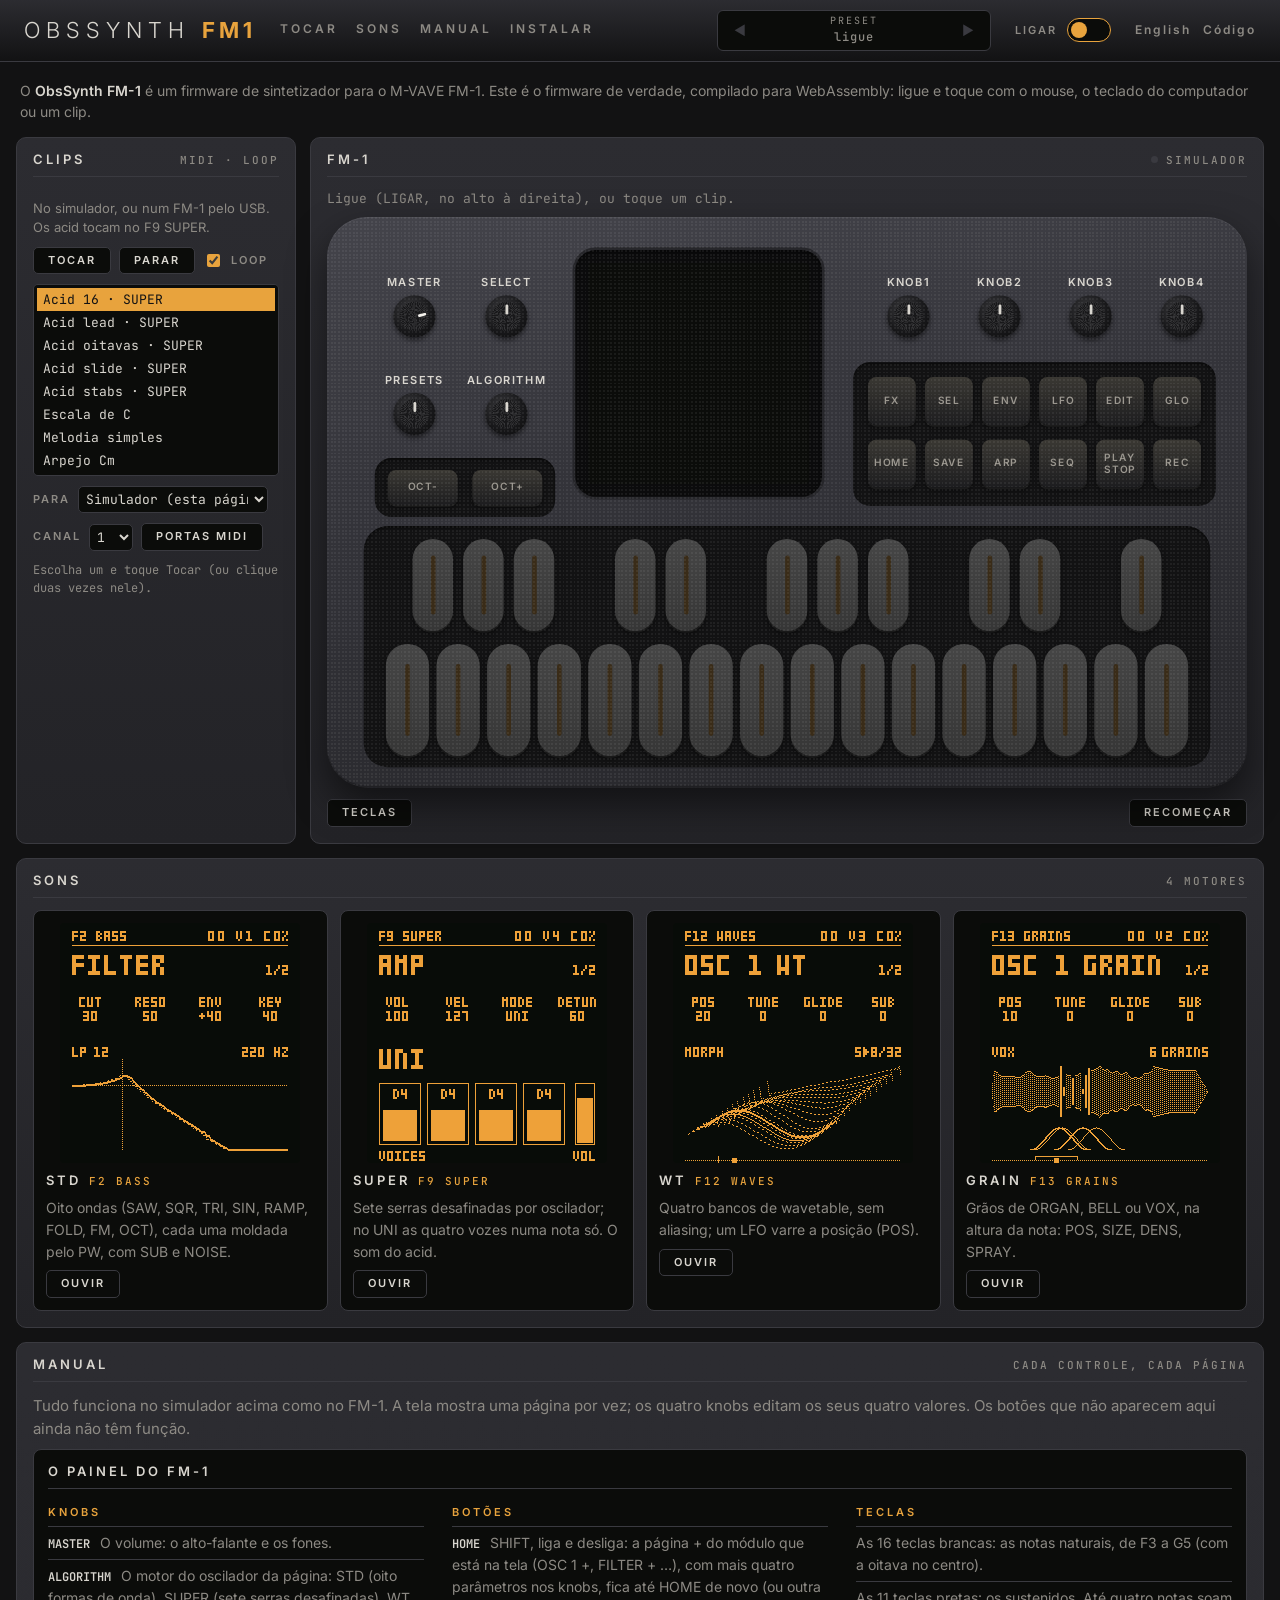
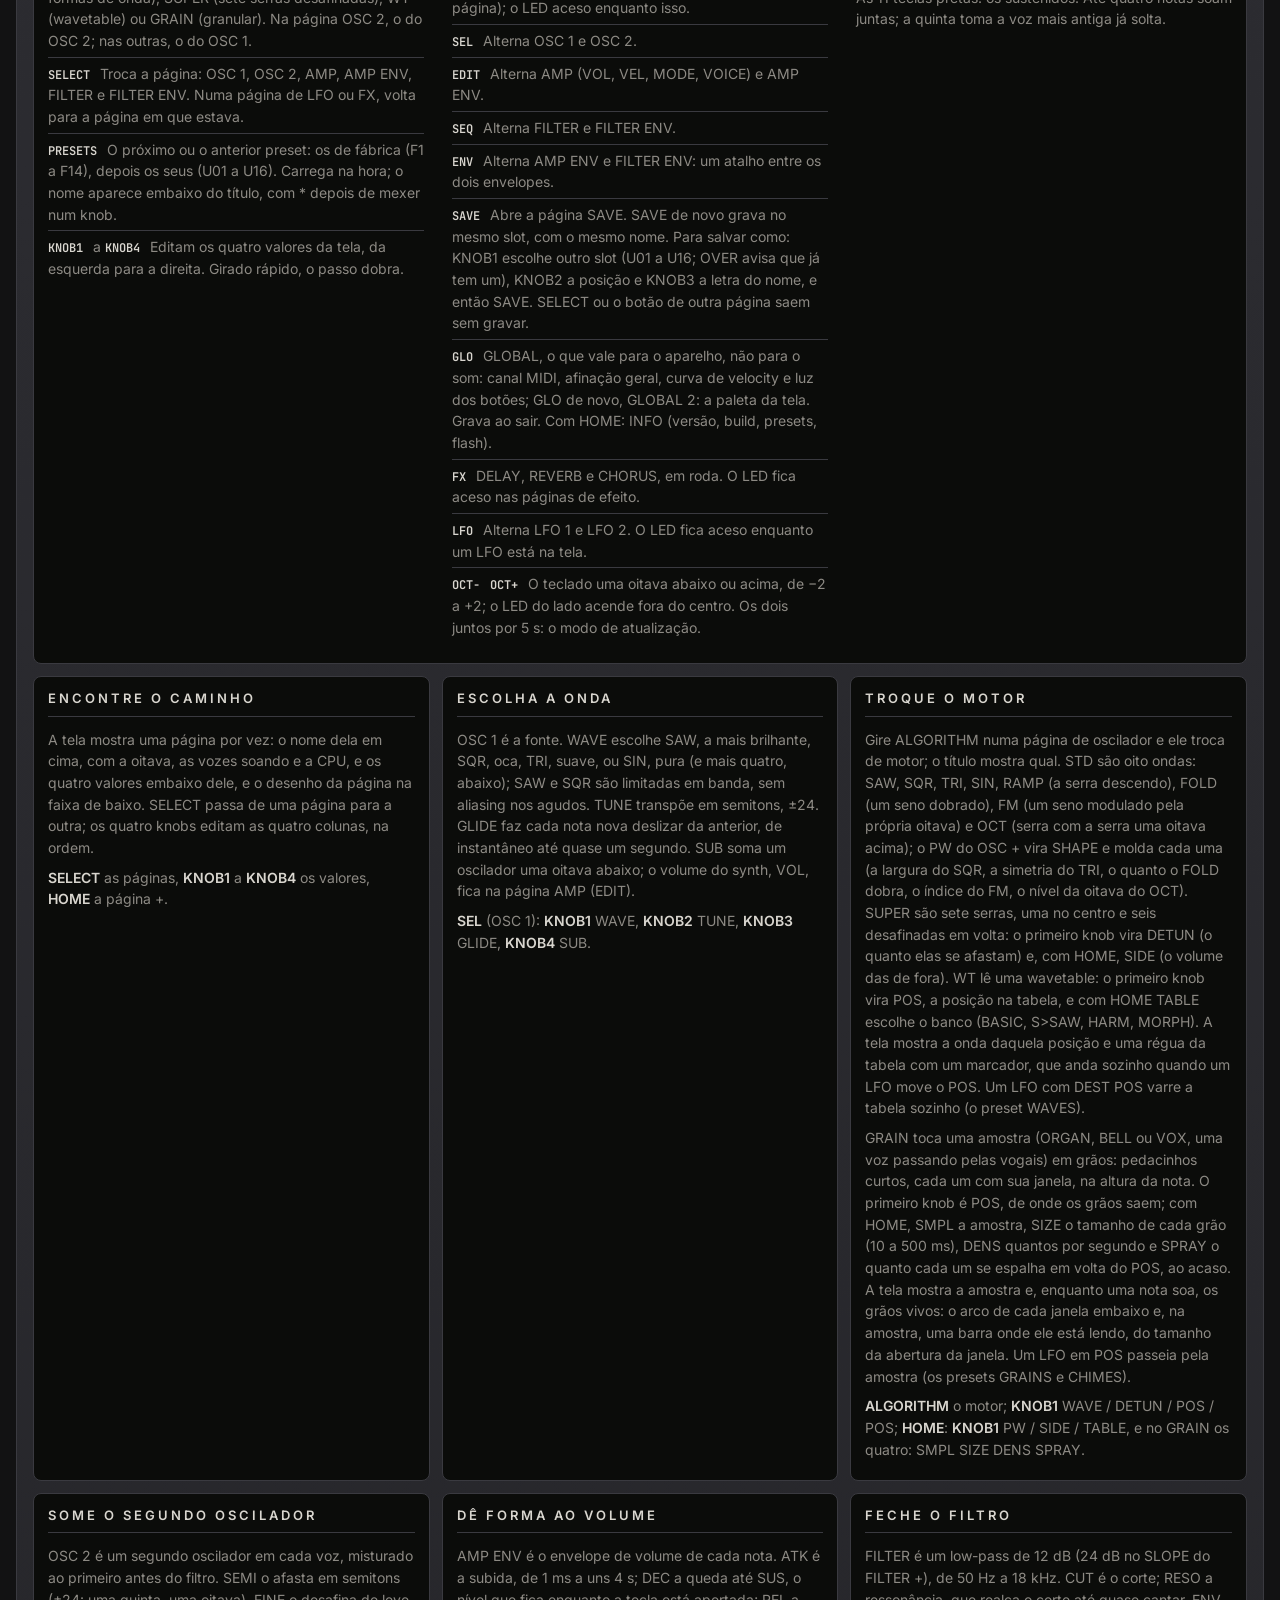
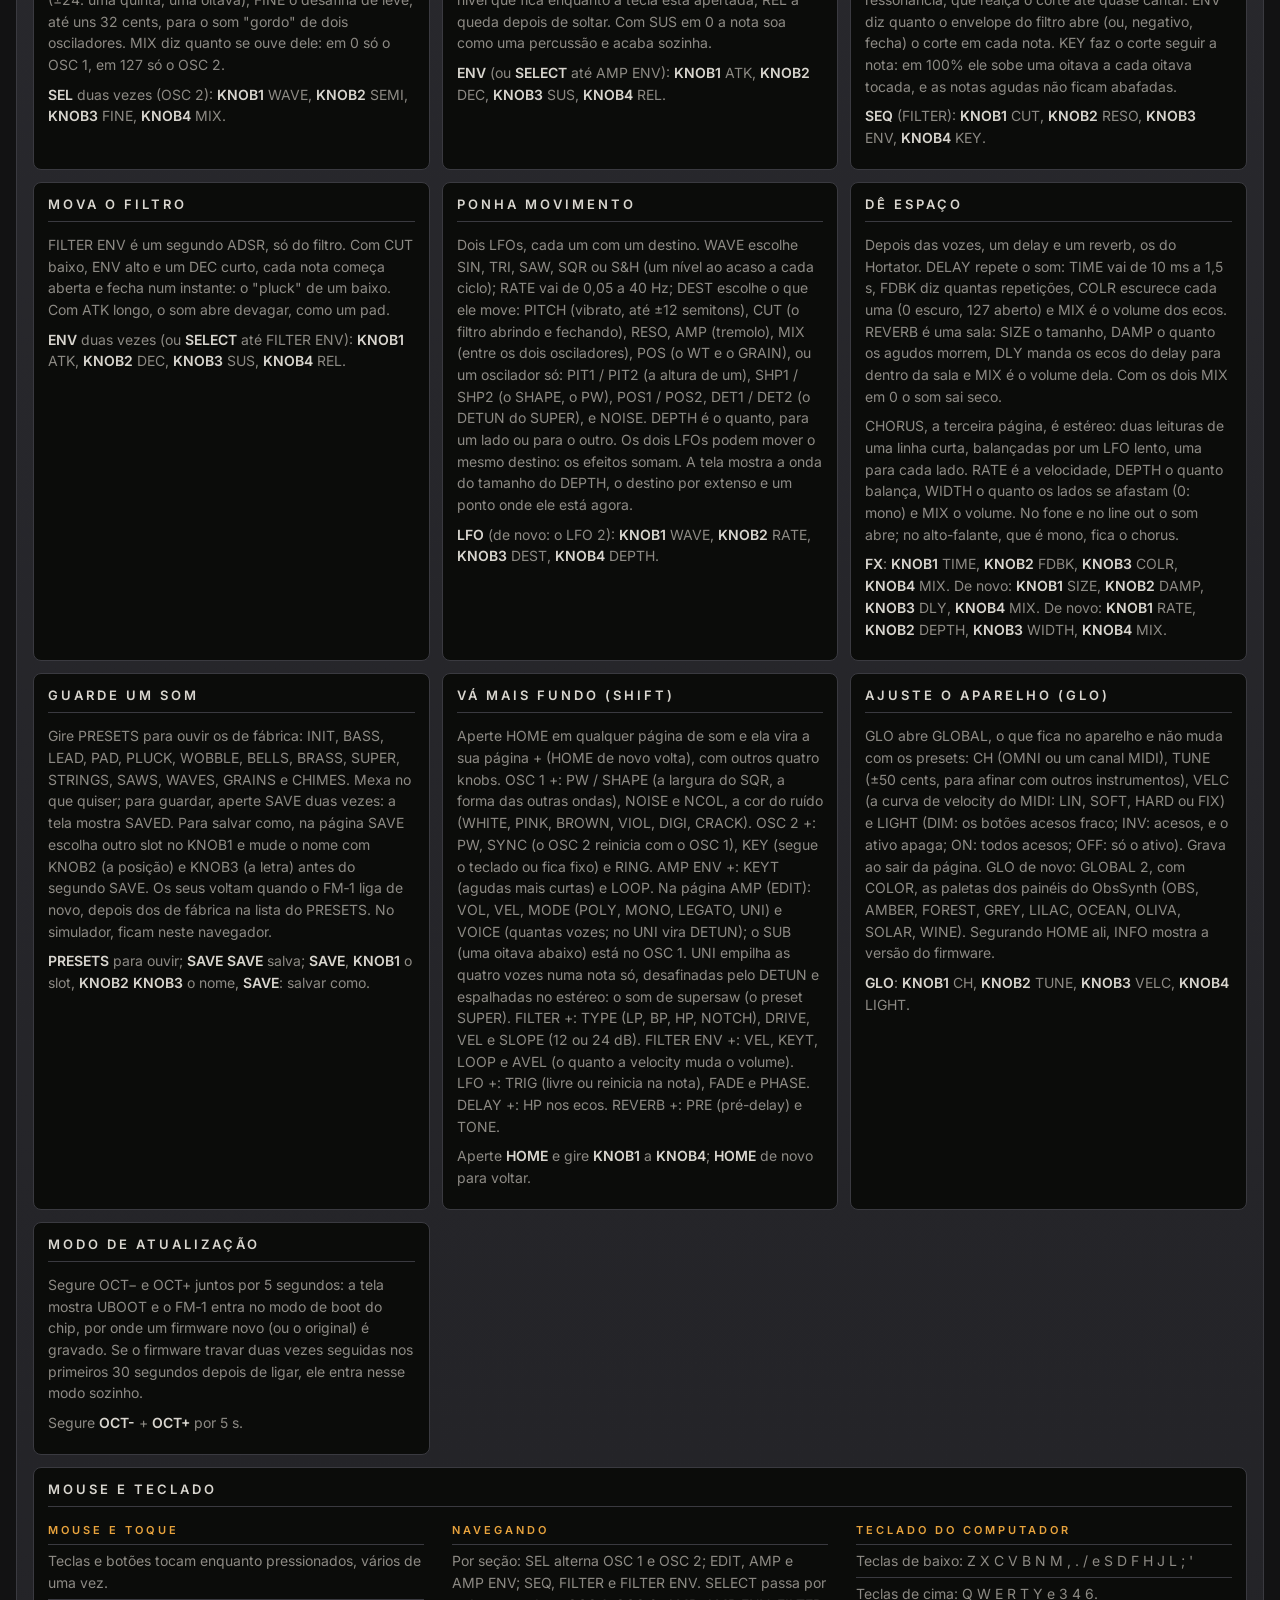
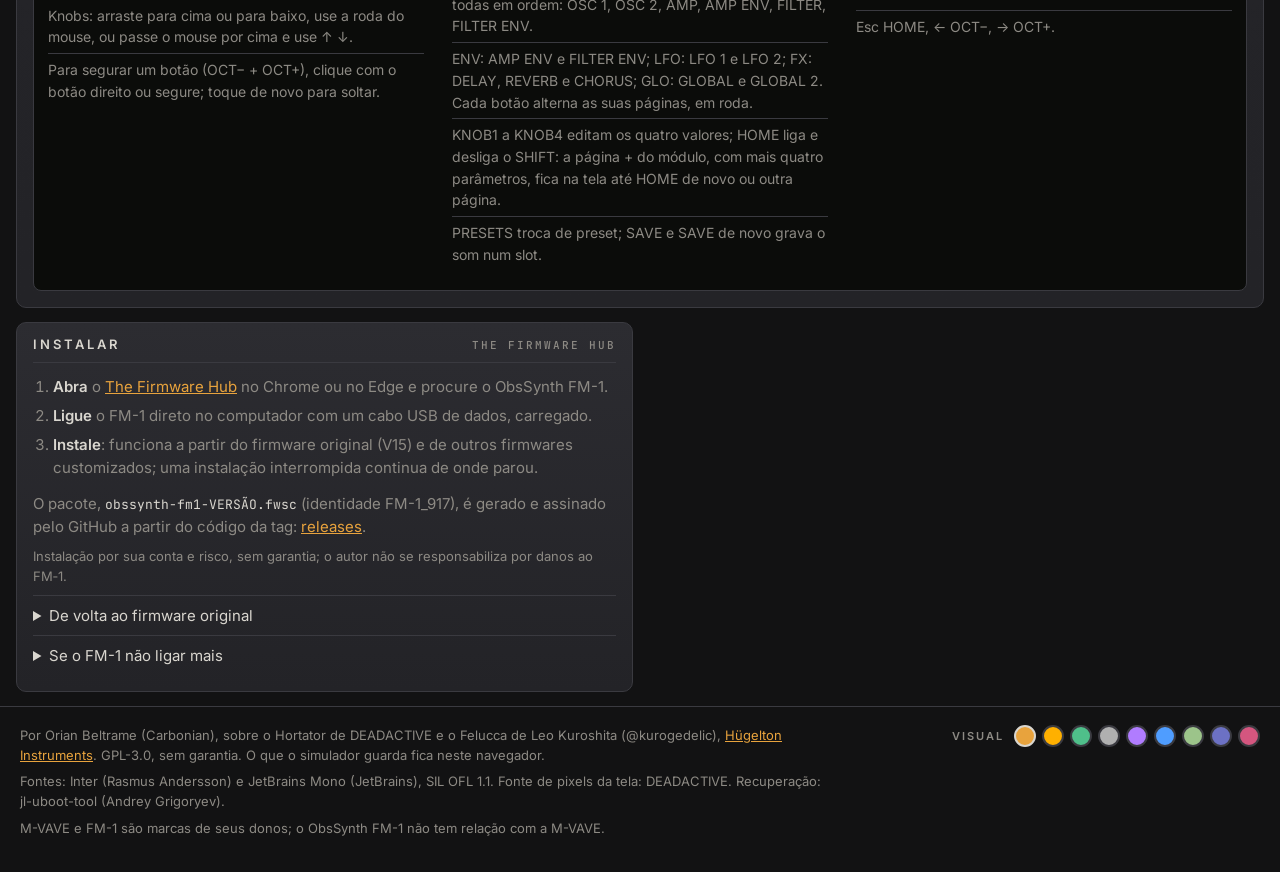
==== commit ab8552c6: "sim page: the layout fixed on phones and laptops - Phones: the top bar is one short row (the wordmar" ====
--- a/web/sim/pt.html
+++ b/web/sim/pt.html
@@ -33,19 +33,15 @@
   <div class="play-row" id="play">
     <section class="panel clips" id="clips" aria-label="Clips">
       <header><h2>Clips</h2><span class="tag">MIDI · loop</span></header>
-      <p class="clips-sub">No simulador, ou num FM-1 pelo USB. Os acid tocam no F9 SUPER.</p>
+      <p class="clips-sub small">No simulador, ou num FM-1 pelo USB. Os acid tocam no F9 SUPER.</p>
       <div class="row">
         <button type="button" class="btn-ui" id="clip-play">Tocar</button>
         <button type="button" class="btn-ui" id="clip-stop">Parar</button>
         <label><input type="checkbox" id="clip-loop" checked> Loop</label>
       </div>
-      <label for="clip-sel">Clip</label>
-      <select id="clip-sel" size="10"></select>
-      <div class="row">
-        <label>Para <select id="clip-dest"></select></label>
-        <label>Canal <select id="clip-ch"></select></label>
-      </div>
-      <div class="row"><button type="button" class="btn-ui" id="clip-midi" title="Pede ao navegador acesso às portas MIDI">Portas MIDI</button></div>
+      <select id="clip-sel" size="8" aria-label="Clip"></select>
+      <div class="row"><label>Para <select id="clip-dest"></select></label></div>
+      <div class="row"><label>Canal <select id="clip-ch"></select></label><button type="button" class="btn-ui" id="clip-midi" title="Pede ao navegador acesso às portas MIDI">Portas MIDI</button></div>
       <p id="clip-status" class="clips-status" role="status">Escolha um e toque Tocar (ou clique duas vezes nele).</p>
     </section>
     <section class="panel instrument" aria-label="FM-1">
--- a/web/sim/page.css
+++ b/web/sim/page.css
@@ -19,7 +19,8 @@
 
 /* ---- the top bar: the wordmark, where to go, the preset display, the power switch */
 .topbar {
-  position: sticky; top: 0; z-index: 20; display: flex; align-items: center; gap: 24px; padding: 10px 24px;
+  position: sticky; top: 0; z-index: 20; display: flex; align-items: center; gap: 24px;
+  padding: 10px max(24px, calc((100% - 1480px) / 2 + 16px));   /* its contents over the panels' width */
   background: linear-gradient(180deg, var(--surface-2), var(--bg)); border-bottom: 1px solid var(--line);
 }
 .wordmark { font: 300 22px/1 var(--sans); letter-spacing: 6px; color: var(--ink); text-decoration: none; white-space: nowrap; }
@@ -37,6 +38,7 @@
 .display .what { flex: 1; text-align: center; line-height: 1.15; }
 .display .what small { display: block; font: 10px/1.2 var(--mono); letter-spacing: 2px; color: var(--muted); }
 .display .what span { font: 500 15px/1.3 var(--mono); color: var(--accent); }
+.display .what span.off { color: var(--muted); font-size: 12px; letter-spacing: 1px; }
 .power { display: flex; align-items: center; gap: 10px; font: 600 11px/1 var(--sans); letter-spacing: 2px; color: var(--muted); }
 .power-toggle {
   position: relative; width: 44px; height: 24px; padding: 0; border-radius: 999px; cursor: pointer;
@@ -46,8 +48,8 @@
   background: var(--muted); transition: transform .2s, background .2s; }
 .power-toggle.on { background: var(--accent); border-color: var(--accent); }
 .power-toggle.on .knob { transform: translateX(20px); background: var(--bg); }
-.power-toggle.ready { box-shadow: 0 0 0 0 var(--accent); animation: ping 2.4s ease-out infinite; }
-@keyframes ping { 0% { box-shadow: 0 0 0 0 color-mix(in srgb, var(--accent) 60%, transparent); } 70%, 100% { box-shadow: 0 0 0 10px transparent; } }
+.power-toggle.ready { border-color: var(--accent); }
+.power-toggle.ready .knob { background: var(--accent); }
 .power-toggle:disabled { cursor: progress; opacity: .6; }
 .lang { display: flex; gap: 12px; font: 600 12px/1 var(--sans); letter-spacing: 2px; }
 .lang a { color: var(--muted); text-decoration: none; }
@@ -78,10 +80,11 @@
 .btn-ui.on, .btn-ui[aria-pressed="true"], .btn-ui[aria-expanded="true"] { background: var(--accent); border-color: var(--accent); color: var(--bg); }
 
 /* ---- the first row: the clips, the FM-1 */
-.intro { margin: 2px 4px 0; color: var(--muted); }
+.intro { margin: 2px 4px 0; color: var(--muted); font-size: 14px; }
 .intro b { color: var(--ink); font-weight: 600; }
-.play-row { display: grid; grid-template-columns: 300px minmax(0, 1fr); gap: 14px; align-items: start; }
-.clips { display: grid; gap: 10px; }
+.play-row { display: grid; grid-template-columns: 280px minmax(0, 1fr); gap: 14px; align-items: stretch; }
+.clips { display: flex; flex-direction: column; gap: 10px; }
+.clips #clip-sel { flex: 0 0 auto; }
 .clips .row { display: flex; flex-wrap: wrap; gap: 8px; align-items: center; }
 .clips label { display: flex; gap: 8px; align-items: center; font: 600 11px/1.4 var(--sans); letter-spacing: 2px;
   text-transform: uppercase; color: var(--muted); }
@@ -90,7 +93,9 @@
 .clips #clip-sel option { padding: 3px 6px; }
 .clips #clip-sel option:checked { background: var(--accent); color: var(--bg); }
 .clips input[type="checkbox"] { accent-color: var(--accent); }
-.clips-status { margin: 0; min-height: 3em; font: 12px/1.5 var(--mono); color: var(--muted); }
+.clips-status { margin: auto 0 0; font: 12px/1.5 var(--mono); color: var(--muted); }
+.clips .small { font-size: 13px; line-height: 1.45; margin: 0; }
+.clips #clip-dest { max-width: 190px; }
 .instrument .stage { position: relative; display: flex; justify-content: center; padding: 8px 0 4px; }
 .instrument .status { margin: 0; min-height: 1.5em; color: var(--muted); font: 13px/1.5 var(--mono); }
 .instrument .tools { display: flex; flex-wrap: wrap; gap: 8px; align-items: center; justify-content: space-between; margin-top: 8px; }
@@ -152,17 +157,24 @@
   .sounds { grid-template-columns: repeat(2, minmax(0, 1fr)); }
   .manual-grid { grid-template-columns: repeat(2, minmax(0, 1fr)); }
 }
-@media (max-width: 860px) {
-  .topbar { flex-wrap: wrap; gap: 10px 16px; padding: 10px 14px; }
-  .tabs { order: 3; width: 100%; justify-content: space-between; }
-  .display { margin-left: 0; order: 4; width: 100%; min-width: 0; }
+@media (max-width: 860px) {                      /* one short bar that scrolls away; the tabs under it */
+  .topbar { position: static; flex-wrap: wrap; gap: 8px 12px; padding: 10px 12px; }
+  .wordmark { font-size: 17px; letter-spacing: 4px; }
+  .wordmark b { letter-spacing: 3px; }
+  .lang { margin-left: auto; font-size: 11px; gap: 10px; letter-spacing: 1px; }
+  .power { font-size: 0; gap: 0; }                 /* the switch alone: the bar's first row stays one row */
+  .tabs { order: 3; width: 100%; justify-content: space-between; gap: 8px; }
+  .tabs a { font-size: 11px; letter-spacing: 2px; }
+  .display { order: 4; margin-left: 0; width: 100%; min-width: 0; }
   .manual-grid, .two-col, .controls { grid-template-columns: minmax(0, 1fr); }
   .foot { grid-template-columns: minmax(0, 1fr); }
   .looks { justify-content: flex-start; }
+  .sound { grid-template-columns: 112px minmax(0, 1fr); column-gap: 12px; align-items: start; }
+  .sound img { grid-row: 1 / span 3; width: 112px; height: 112px; }
+  .clips #clip-sel { min-height: 0; }
 }
 @media (max-width: 520px) {
   .sounds { grid-template-columns: minmax(0, 1fr); }
   main { padding: 10px 8px 0; }
   .panel { padding: 10px 10px 12px; }
 }
-@media (prefers-reduced-motion: reduce) { .power-toggle.ready { animation: none; } }
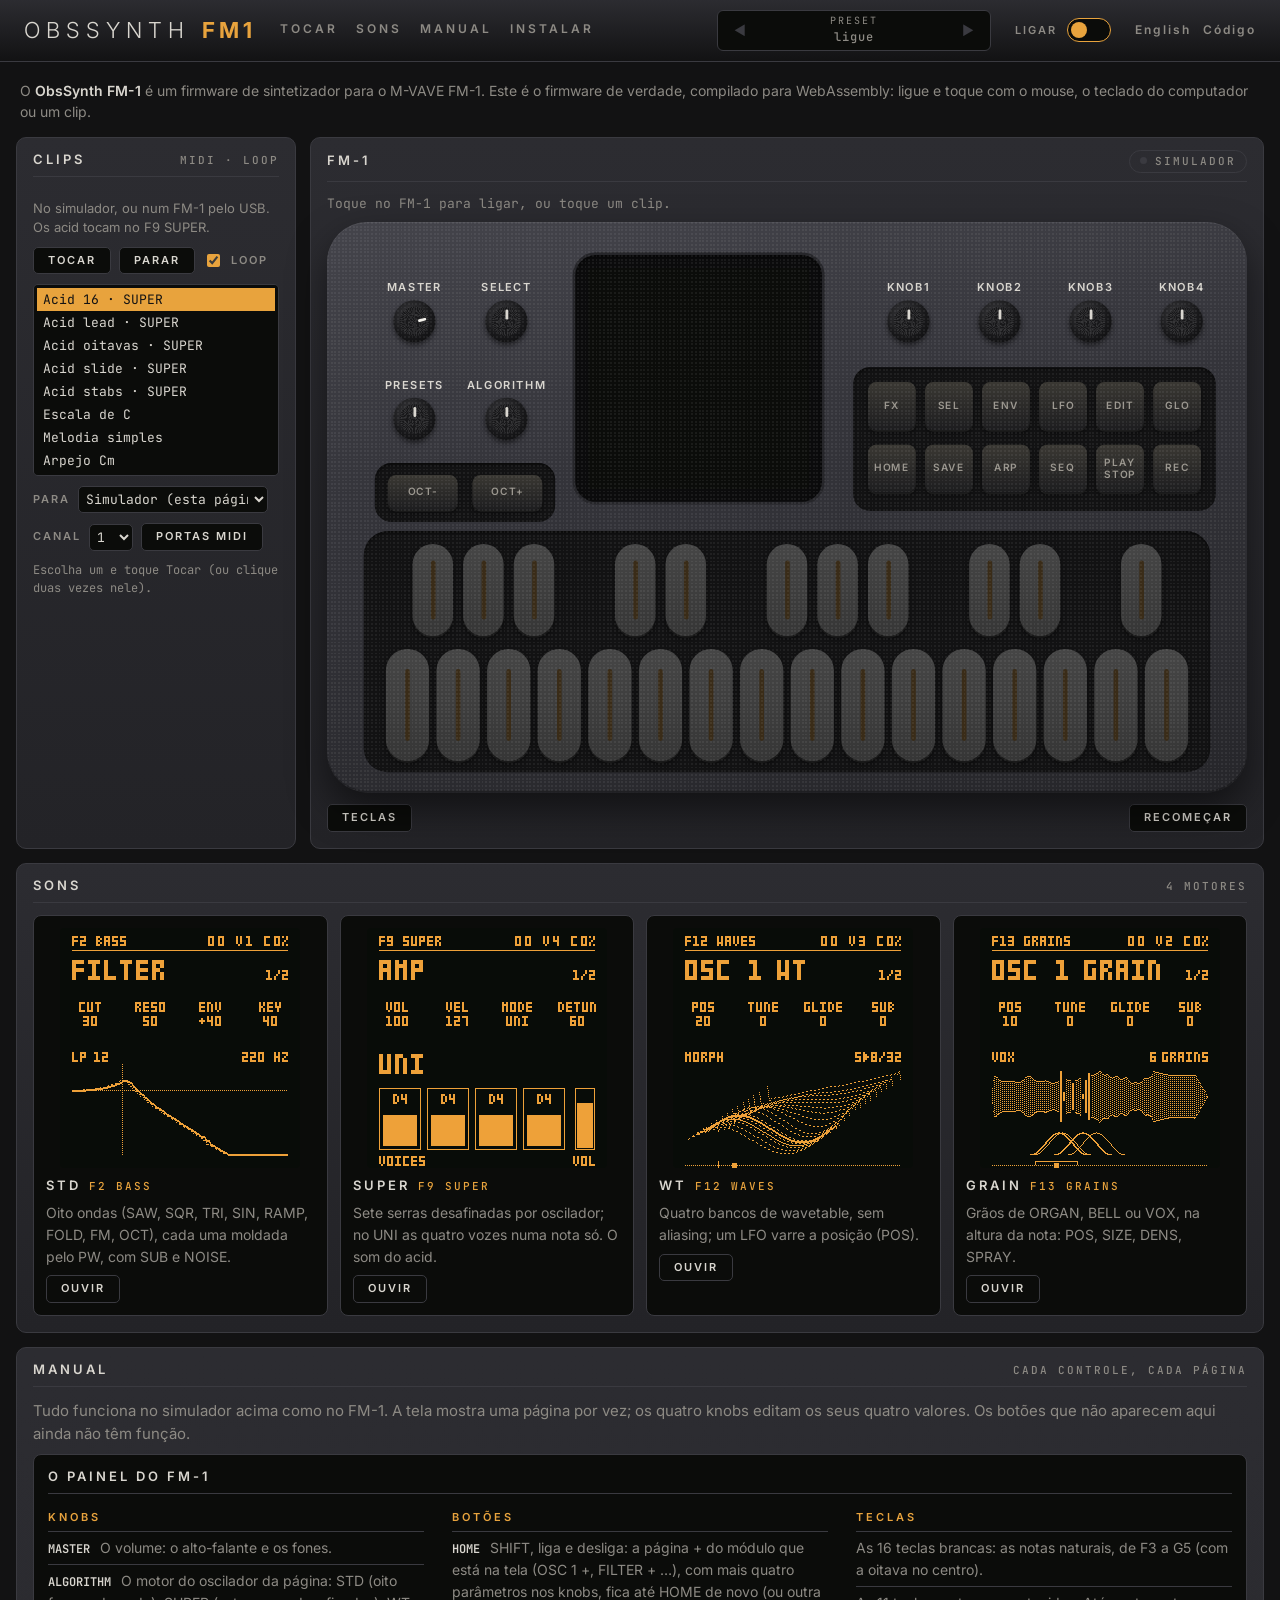
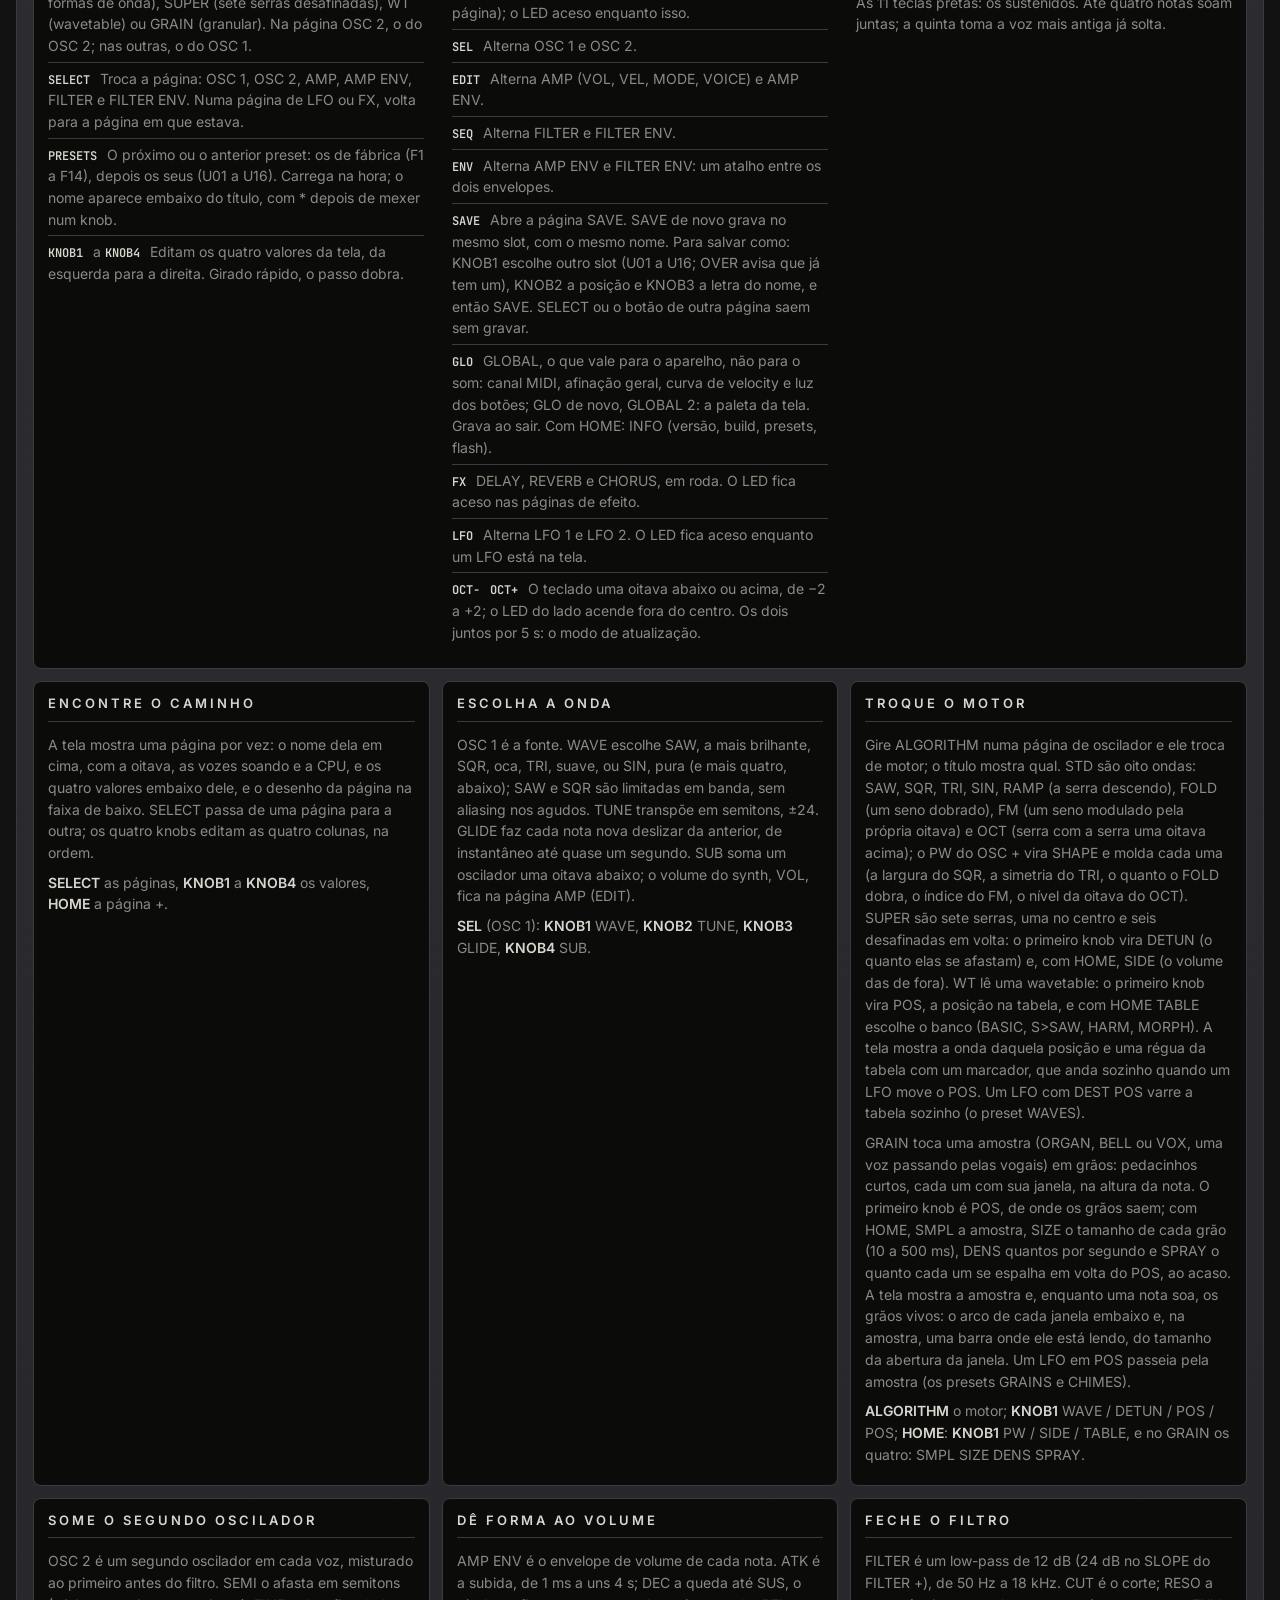
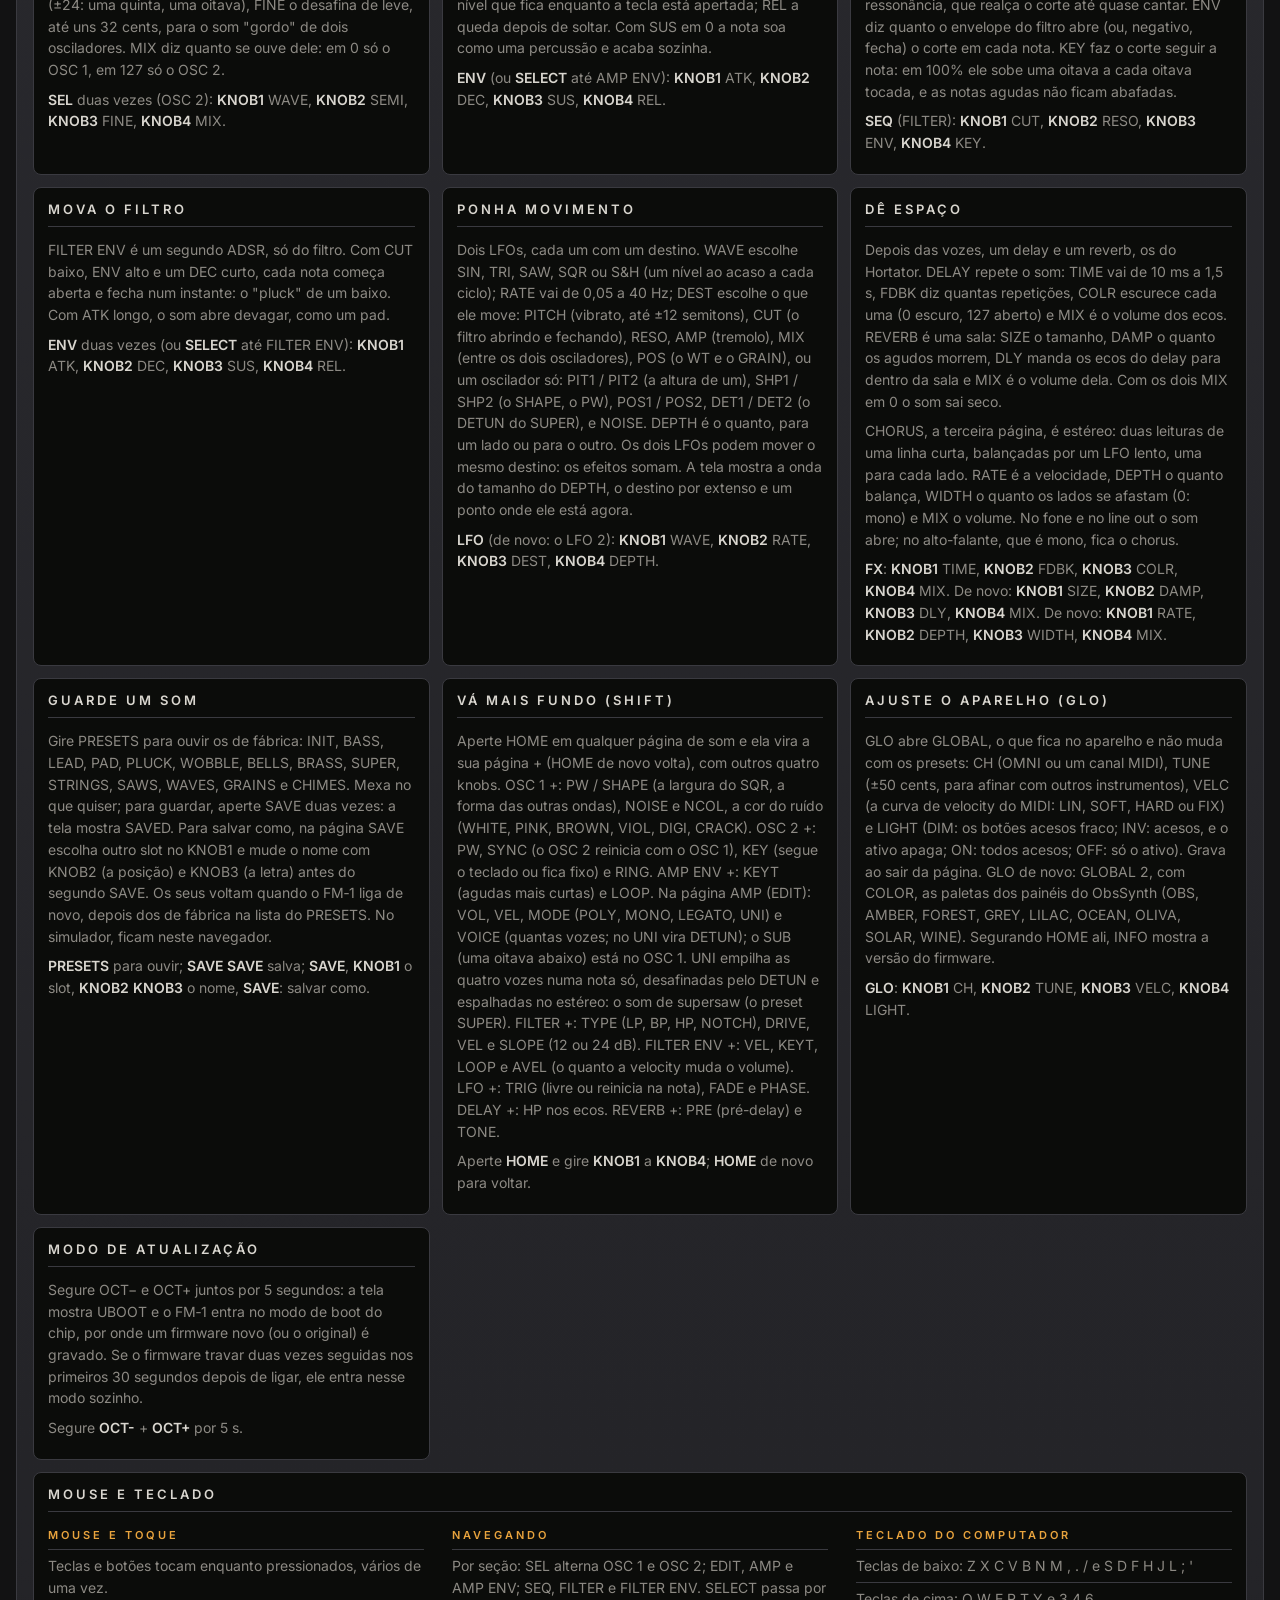
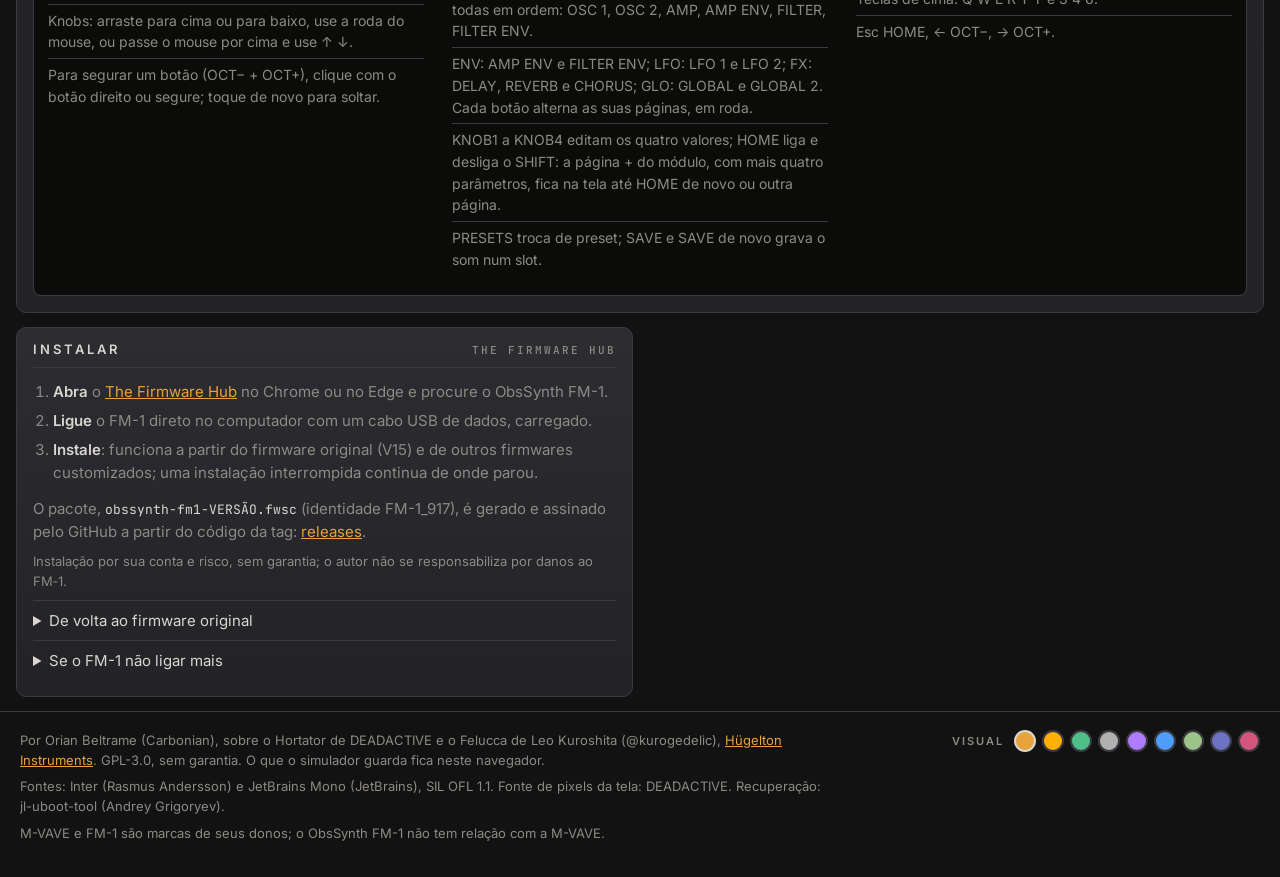
==== commit 5994817b: "sim page: the power state is never ambiguous, and the FM-1 can be switched on from its own panel See" ====
--- a/web/sim/pt.html
+++ b/web/sim/pt.html
@@ -45,7 +45,7 @@
       <p id="clip-status" class="clips-status" role="status">Escolha um e toque Tocar (ou clique duas vezes nele).</p>
     </section>
     <section class="panel instrument" aria-label="FM-1">
-      <header><h2>FM-1</h2><span class="tag led" id="inst-tag">Simulador</span></header>
+      <header><h2>FM-1</h2><button type="button" class="tag led power-tag" id="inst-tag" aria-label="Liga ou desliga o FM-1" title="Liga ou desliga o FM-1">Simulador</button></header>
       <p class="status"><span id="power-note">Carregando…</span> <span id="note" role="status"></span></p>
       <div class="stage" id="stage"><div id="fit" class="fit"><div id="device" class="device" aria-label="O painel do FM-1"></div></div></div>
       <div class="tools">
--- a/web/sim/page.css
+++ b/web/sim/page.css
@@ -70,6 +70,8 @@
 .tag.led::before { content: ""; display: inline-block; width: 7px; height: 7px; margin-right: 8px; border-radius: 50%;
   background: var(--line); vertical-align: 1px; }
 .tag.led.on::before { background: var(--accent); box-shadow: 0 0 6px var(--accent); }
+.power-tag { background: none; border: 1px solid var(--line); border-radius: 999px; padding: 3px 10px; cursor: pointer; }
+.power-tag:hover, .power-tag.on { border-color: var(--accent); color: var(--ink); }
 .panel p { margin: 0 0 8px; color: var(--muted); }
 .panel p b, .panel li b { color: var(--ink); font-weight: 600; }
 .btn-ui {                                        /* the panels' small buttons: dark, the accent when on */
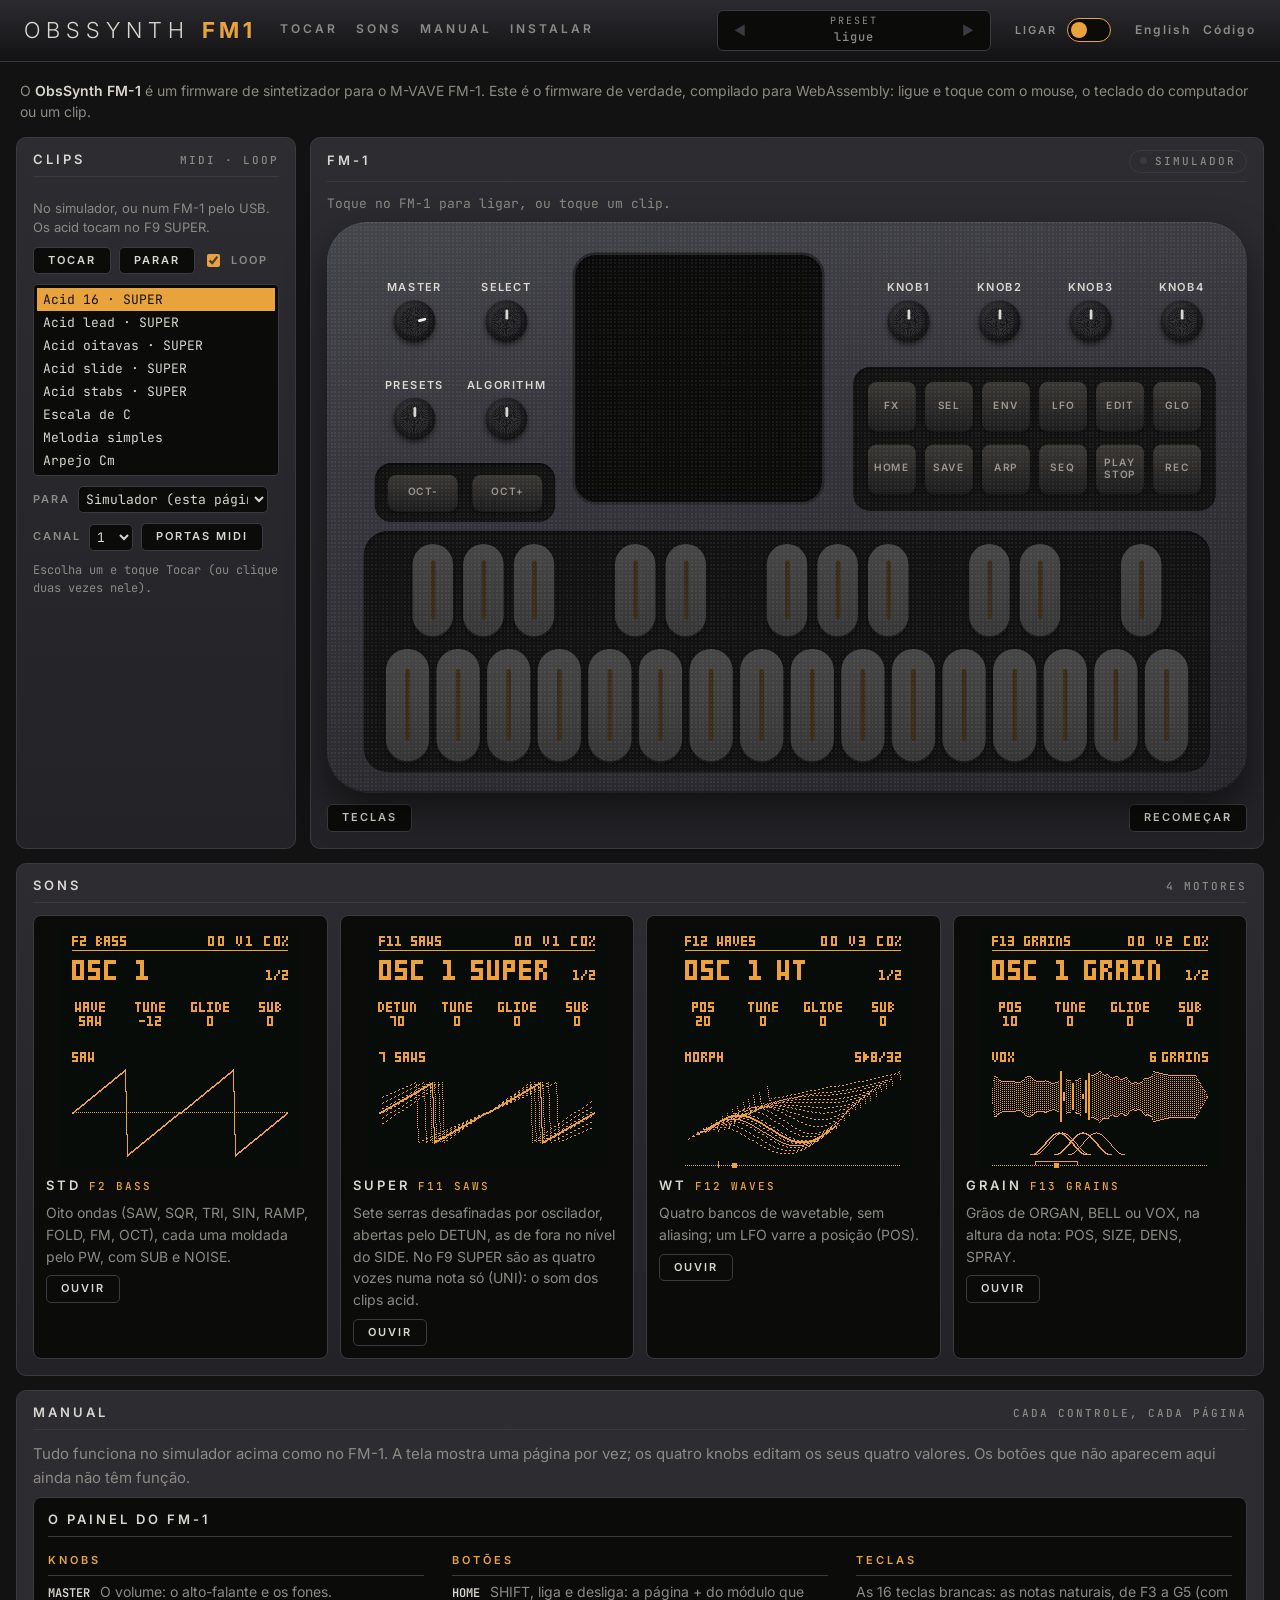
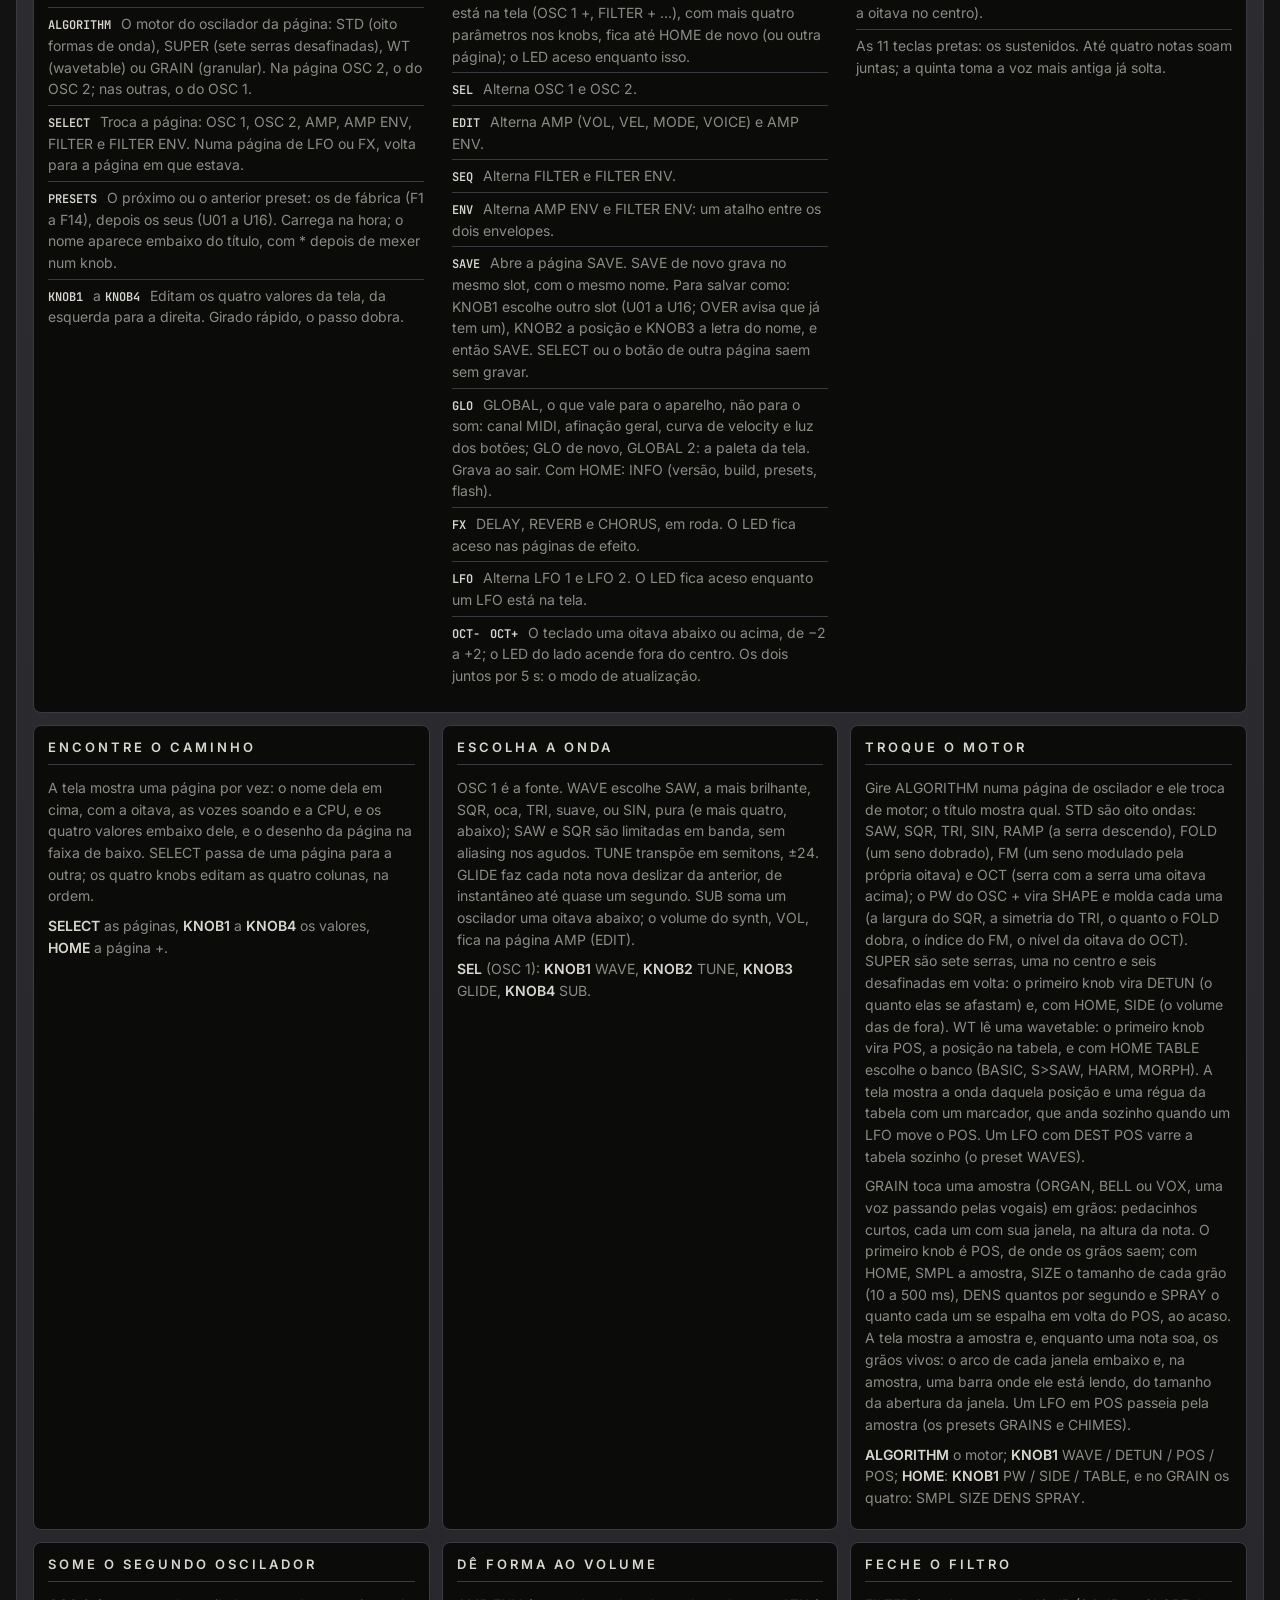
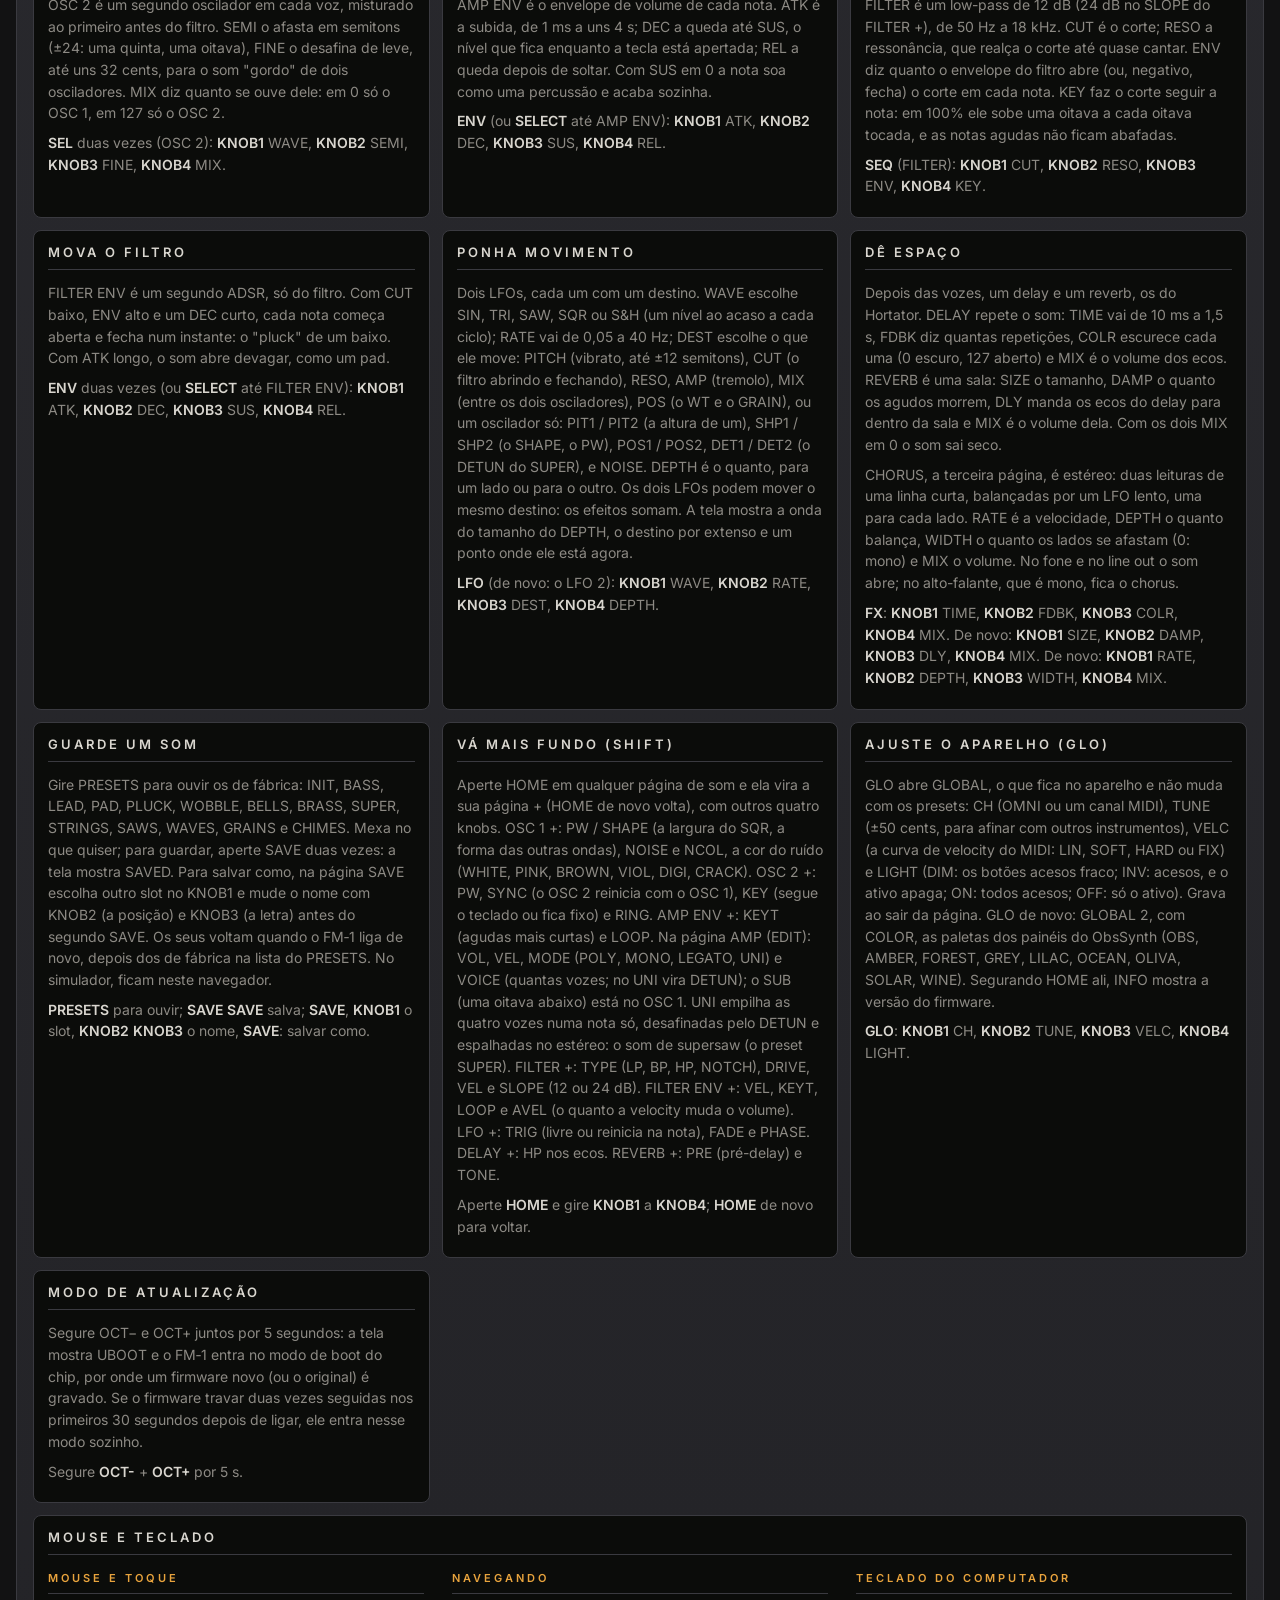
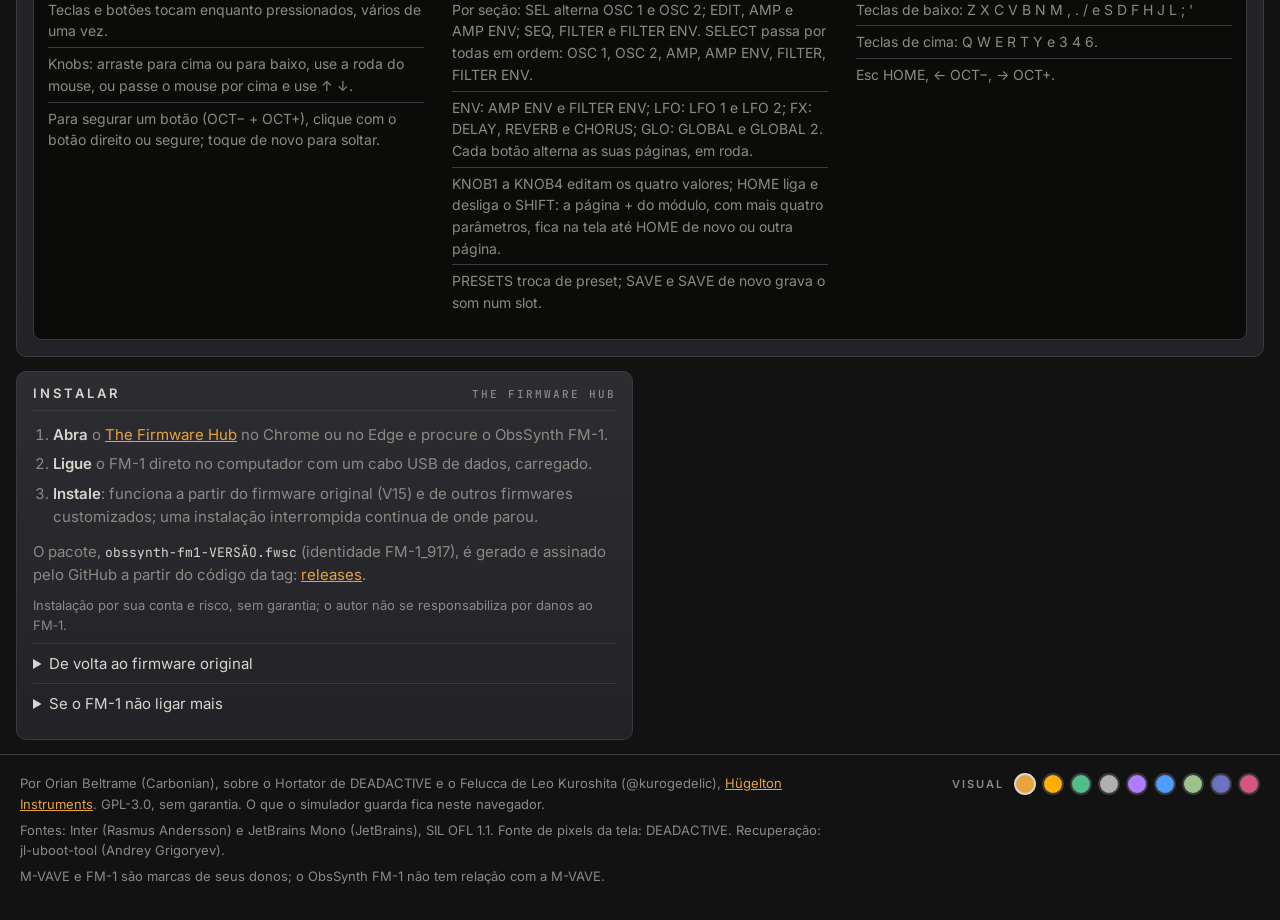
==== commit aa801af7: "sim page: the Sounds cards' screens match their text STD showed the filter page and SUPER the AMP pa" ====
--- a/web/sim/pt.html
+++ b/web/sim/pt.html
@@ -47,6 +47,7 @@
     <section class="panel instrument" aria-label="FM-1">
       <header><h2>FM-1</h2><button type="button" class="tag led power-tag" id="inst-tag" aria-label="Liga ou desliga o FM-1" title="Liga ou desliga o FM-1">Simulador</button></header>
       <p class="status"><span id="power-note">Carregando…</span> <span id="note" role="status"></span></p>
+      <p class="rotate" id="rotate" hidden><span aria-hidden="true">⟳</span> Vire o celular de lado para tocar o FM-1 num tamanho bom.</p>
       <div class="stage" id="stage"><div id="fit" class="fit"><div id="device" class="device" aria-label="O painel do FM-1"></div></div></div>
       <div class="tools">
         <div class="left"><button type="button" class="btn-ui" id="help-toggle" aria-expanded="false" title="Mostra o teclado do computador no painel">Teclas</button></div>
@@ -72,10 +73,10 @@
           <button type="button" class="btn-ui" data-preset="1" data-clip="Baixo em colcheias">Ouvir</button>
         </article>
         <article class="sound">
-          <img src="img/sound-super.png" width="240" height="240" alt="F9 SUPER" loading="lazy">
-          <h3>SUPER<span>F9 SUPER</span></h3>
-          <p>Sete serras desafinadas por oscilador; no UNI as quatro vozes numa nota só. O som do acid.</p>
-          <button type="button" class="btn-ui" data-preset="8" data-clip="Acid 16">Ouvir</button>
+          <img src="img/sound-super.png" width="240" height="240" alt="F11 SAWS" loading="lazy">
+          <h3>SUPER<span>F11 SAWS</span></h3>
+          <p>Sete serras desafinadas por oscilador, abertas pelo DETUN, as de fora no nível do SIDE. No F9 SUPER são as quatro vozes numa nota só (UNI): o som dos clips acid.</p>
+          <button type="button" class="btn-ui" data-preset="10" data-clip="Acordes Am F C G">Ouvir</button>
         </article>
         <article class="sound">
           <img src="img/sound-wt.png" width="240" height="240" alt="F12 WAVES" loading="lazy">
@@ -87,7 +88,7 @@
           <img src="img/sound-grain.png" width="240" height="240" alt="F13 GRAINS" loading="lazy">
           <h3>GRAIN<span>F13 GRAINS</span></h3>
           <p>Grãos de ORGAN, BELL ou VOX, na altura da nota: POS, SIZE, DENS, SPRAY.</p>
-          <button type="button" class="btn-ui" data-preset="12" data-clip="Acordes Am F C G">Ouvir</button>
+          <button type="button" class="btn-ui" data-preset="12" data-clip="Arpejo Cm">Ouvir</button>
         </article>
     </div>
   </section>
--- a/web/sim/page.css
+++ b/web/sim/page.css
@@ -98,6 +98,10 @@
 .clips-status { margin: auto 0 0; font: 12px/1.5 var(--mono); color: var(--muted); }
 .clips .small { font-size: 13px; line-height: 1.45; margin: 0; }
 .clips #clip-dest { max-width: 190px; }
+.rotate { display: flex; gap: 10px; align-items: center; margin: 4px 0 8px; padding: 8px 12px; border: 1px solid var(--accent);
+  border-radius: 6px; color: var(--ink); font-size: 14px; }
+.rotate[hidden] { display: none; }
+.rotate span { color: var(--accent); font-size: 22px; line-height: 1; }
 .instrument .stage { position: relative; display: flex; justify-content: center; padding: 8px 0 4px; }
 .instrument .status { margin: 0; min-height: 1.5em; color: var(--muted); font: 13px/1.5 var(--mono); }
 .instrument .tools { display: flex; flex-wrap: wrap; gap: 8px; align-items: center; justify-content: space-between; margin-top: 8px; }
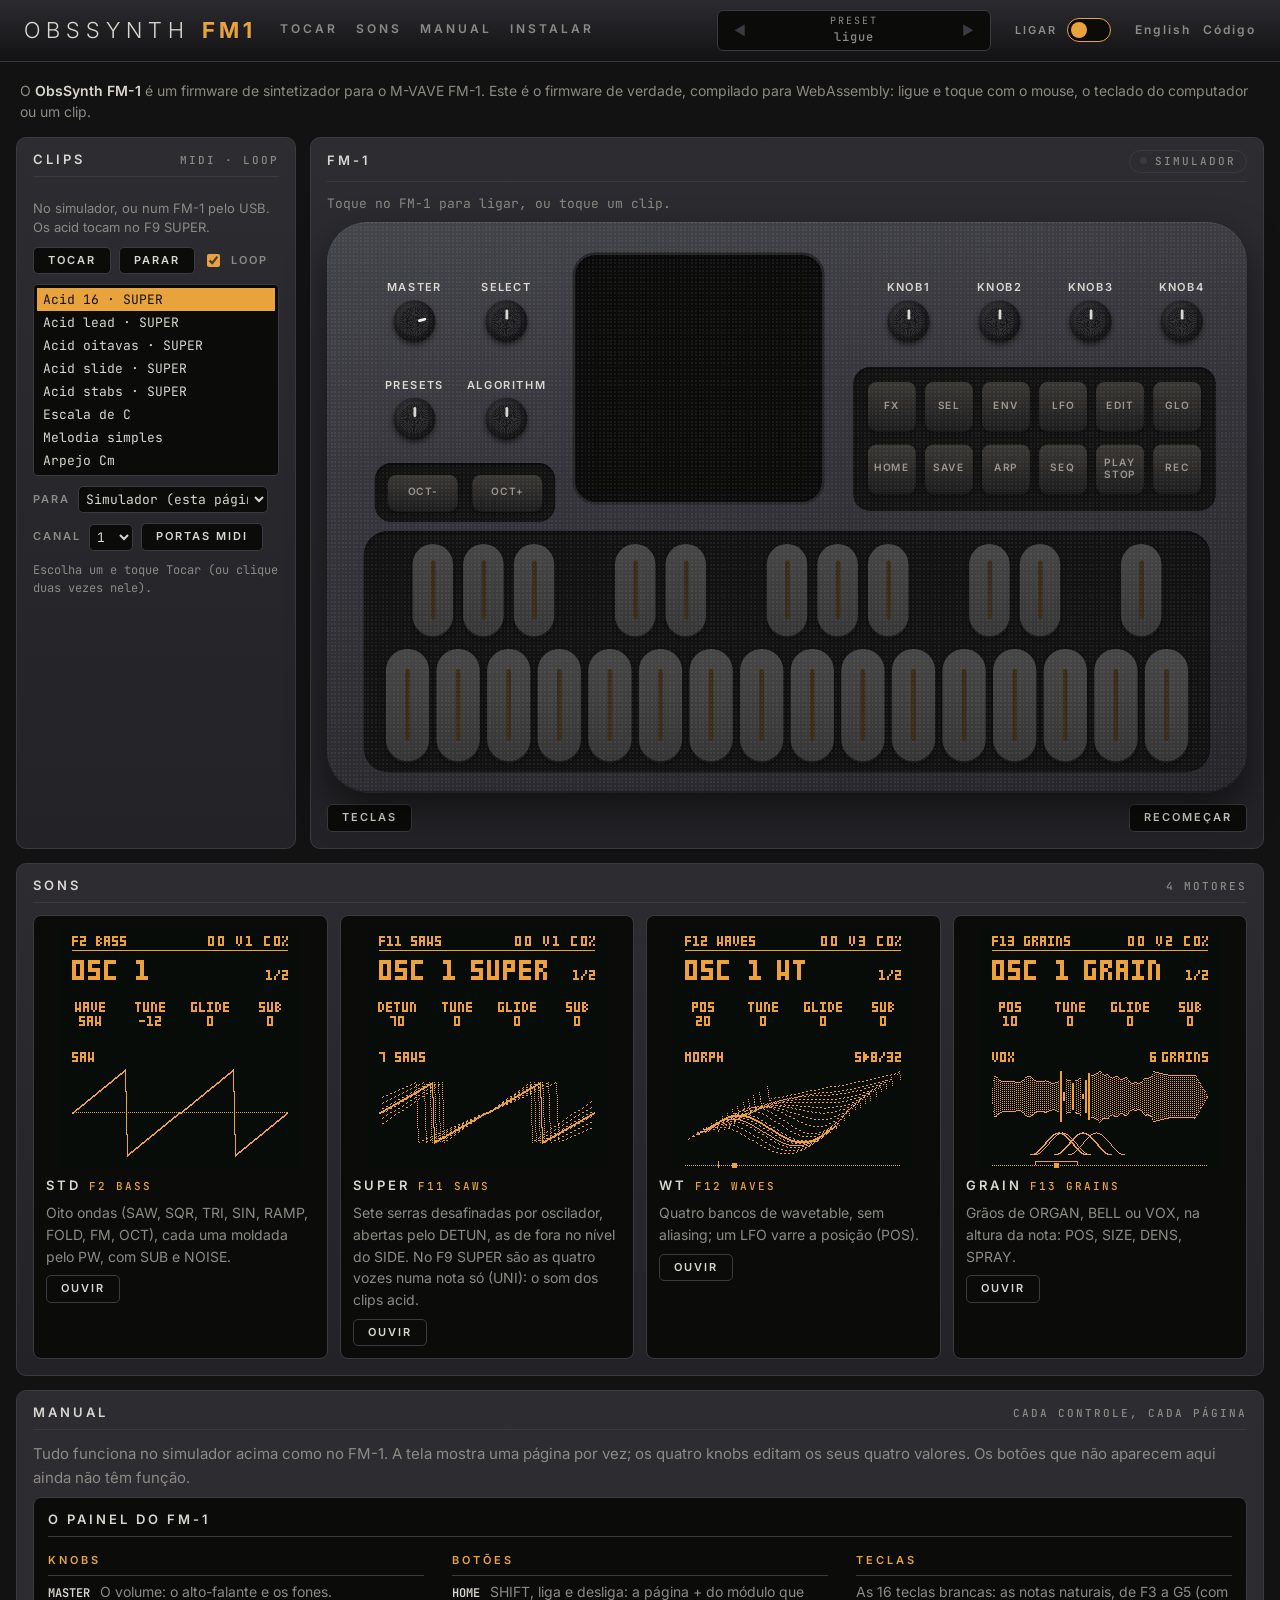
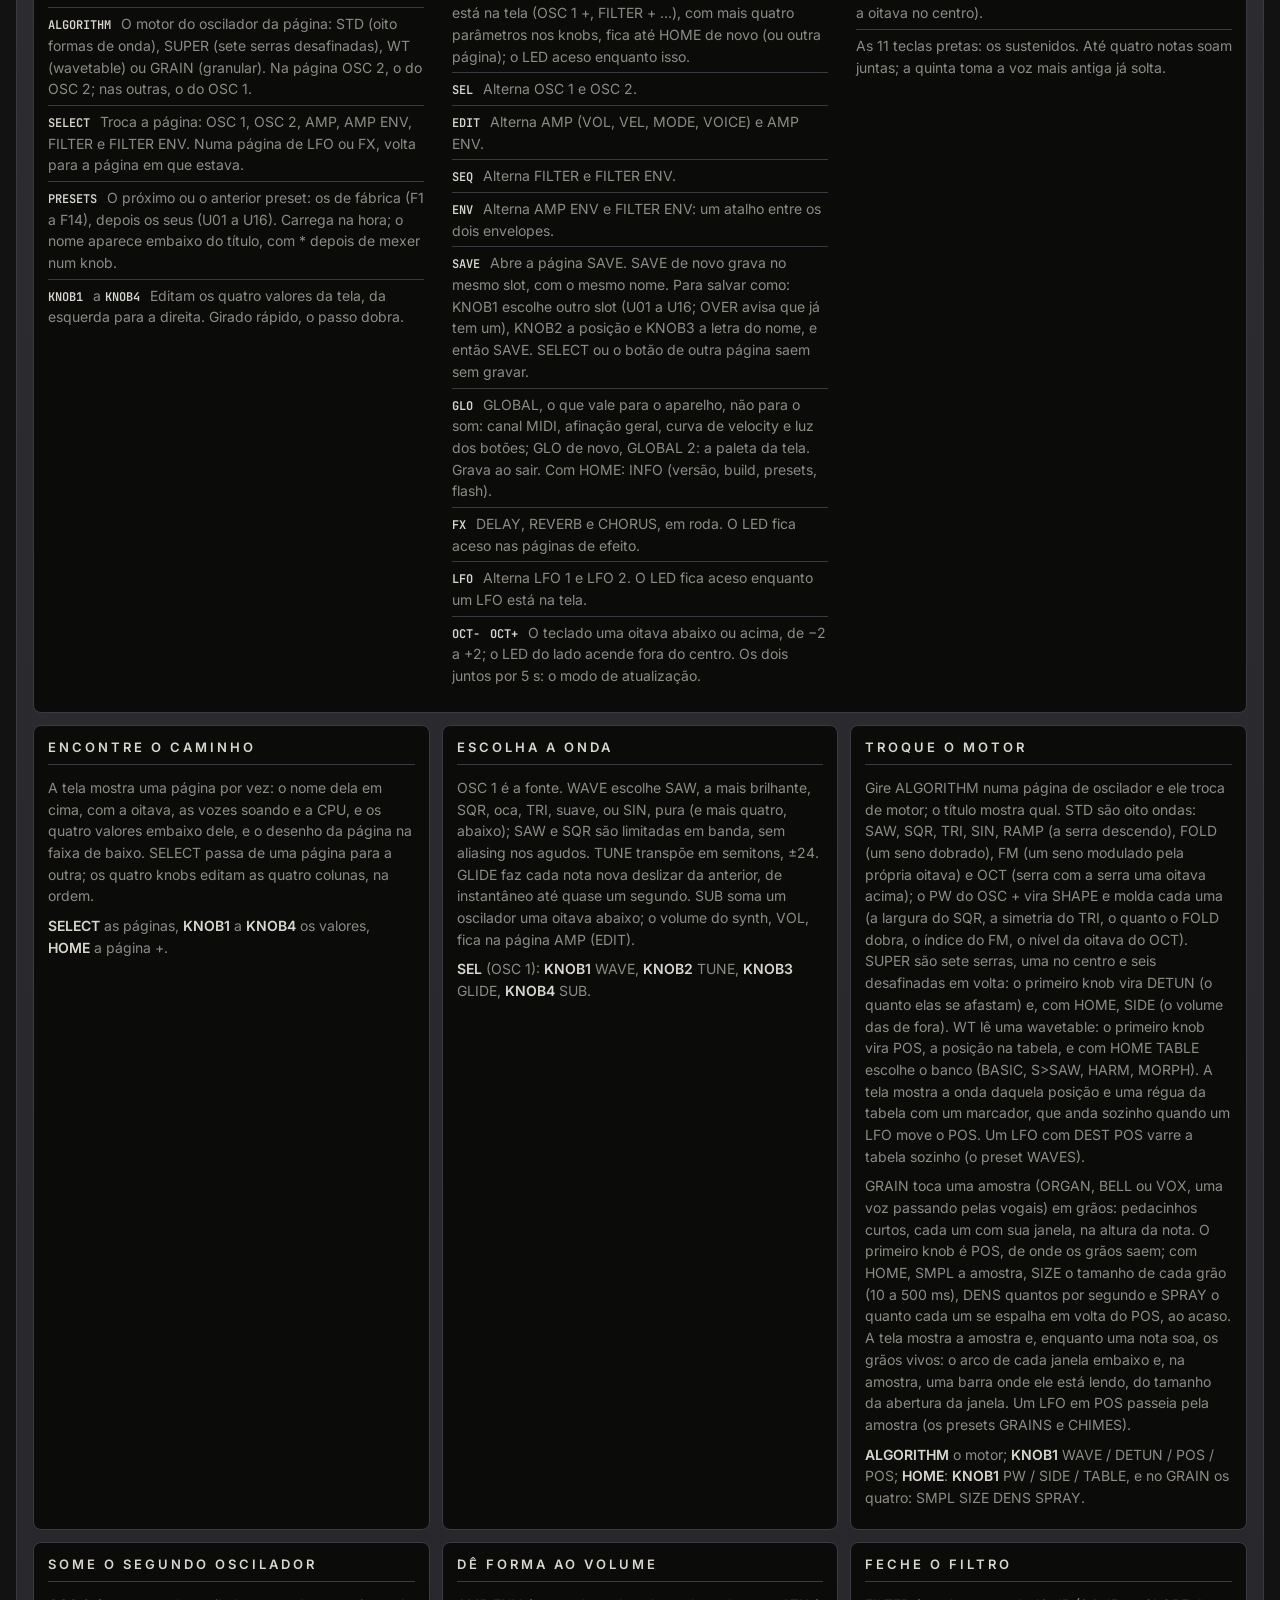
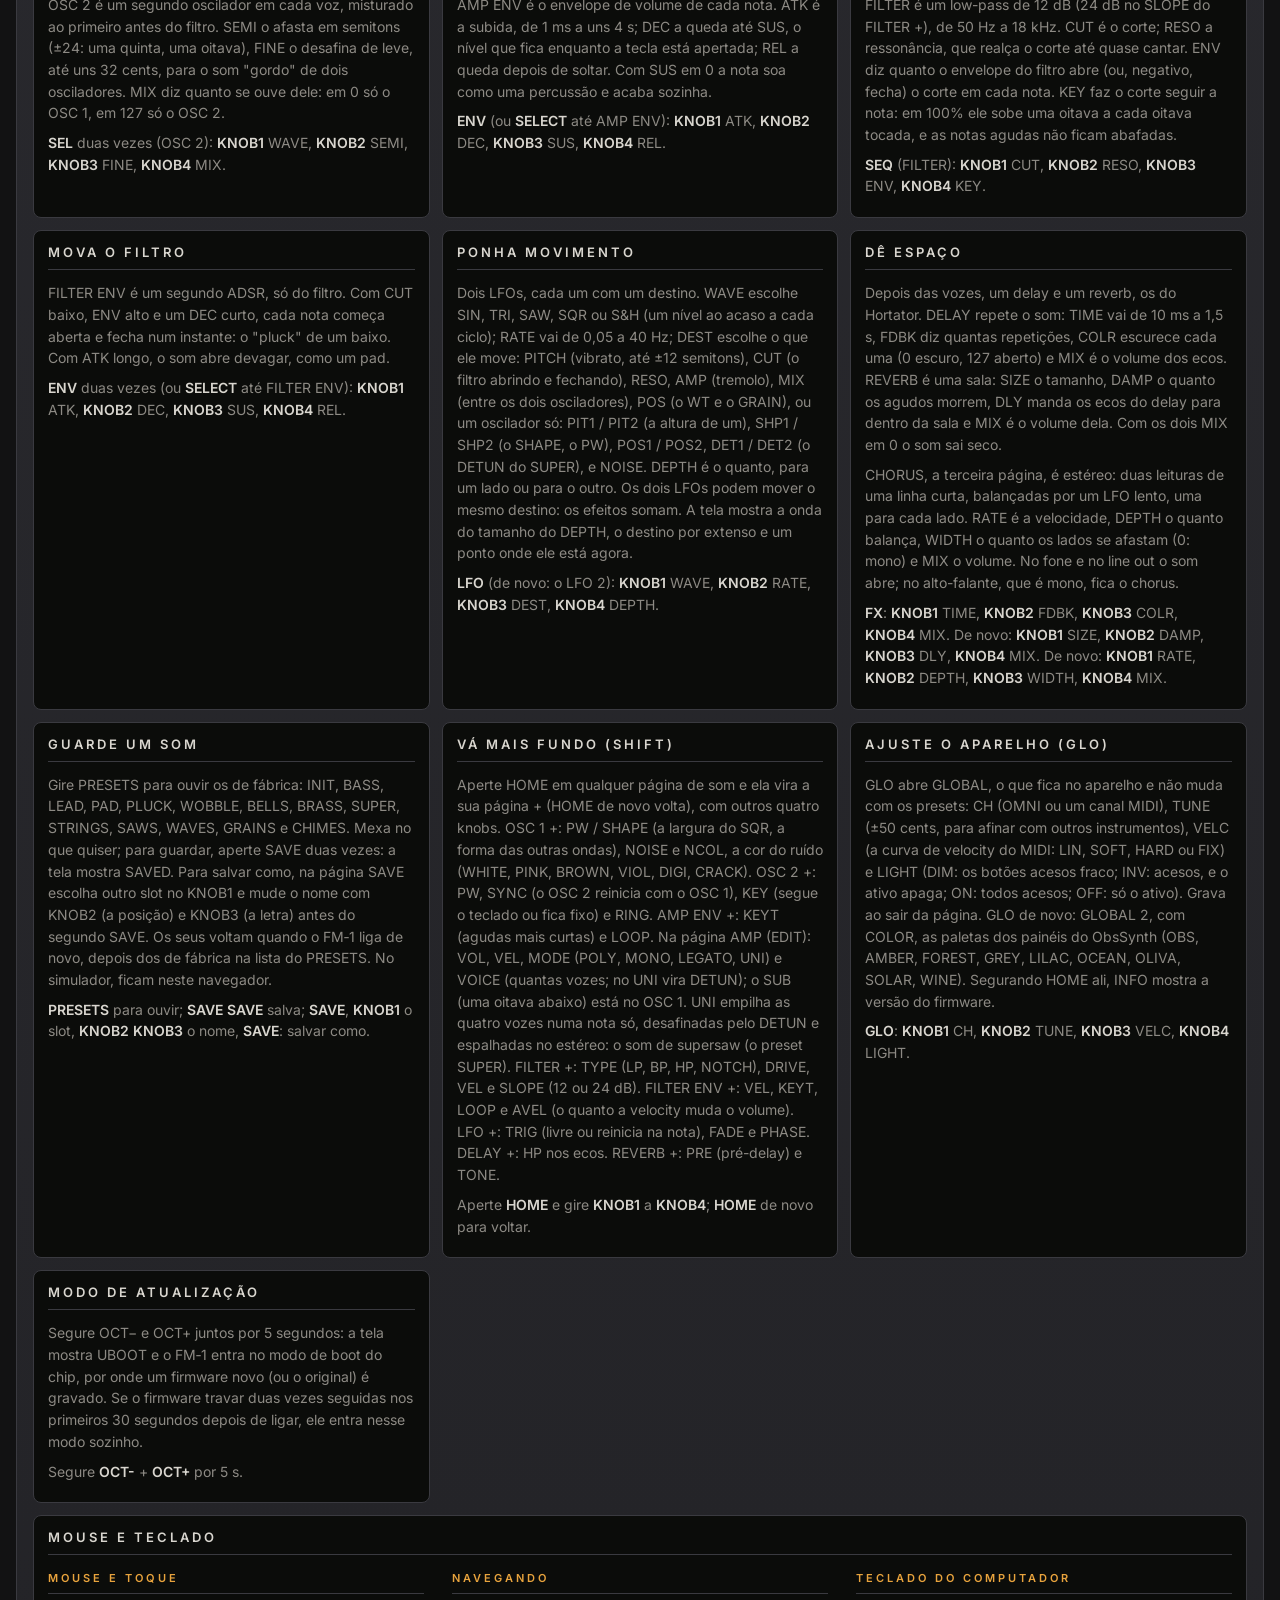
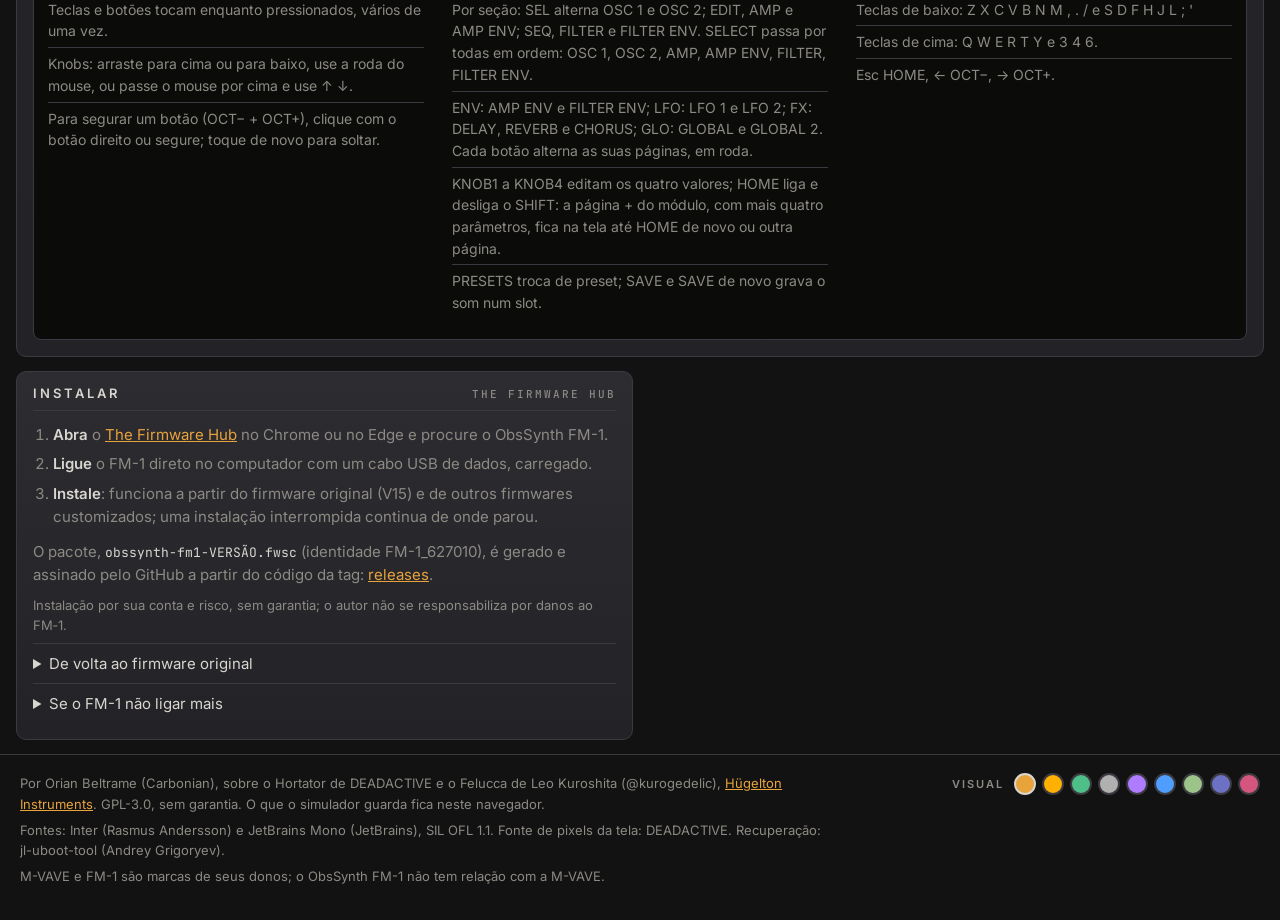
==== commit 94d60975: "0.1.1: the package identity FM-1_627010, ObsSynth's own FM-1_917 was inside Felucca's FM-1_91x range" ====
--- a/web/sim/pt.html
+++ b/web/sim/pt.html
@@ -187,7 +187,7 @@
     <section class="panel" aria-label="Instalar">
       <header><h2>Instalar</h2><span class="tag">The Firmware Hub</span></header>
       <ol class="steps"><li><b>Abra</b> o <a href="https://thefirmwarehub.com" target="_blank" rel="noopener">The Firmware Hub</a> no Chrome ou no Edge e procure o ObsSynth FM-1.</li><li><b>Ligue</b> o FM-1 direto no computador com um cabo USB de dados, carregado.</li><li><b>Instale</b>: funciona a partir do firmware original (V15) e de outros firmwares customizados; uma instalação interrompida continua de onde parou.</li></ol>
-      <p>O pacote, <code>obssynth-fm1-VERSÃO.fwsc</code> (identidade FM-1_917), é gerado e assinado pelo GitHub a partir do código da tag: <a href="https://github.com/orianbsilva/obssynth-fm1/releases" target="_blank" rel="noopener">releases</a>.</p>
+      <p>O pacote, <code>obssynth-fm1-VERSÃO.fwsc</code> (identidade FM-1_627010), é gerado e assinado pelo GitHub a partir do código da tag: <a href="https://github.com/orianbsilva/obssynth-fm1/releases" target="_blank" rel="noopener">releases</a>.</p>
       <p class="risk">Instalação por sua conta e risco, sem garantia; o autor não se responsabiliza por danos ao FM&#8209;1.</p>
       <details>
         <summary>De volta ao firmware original</summary>
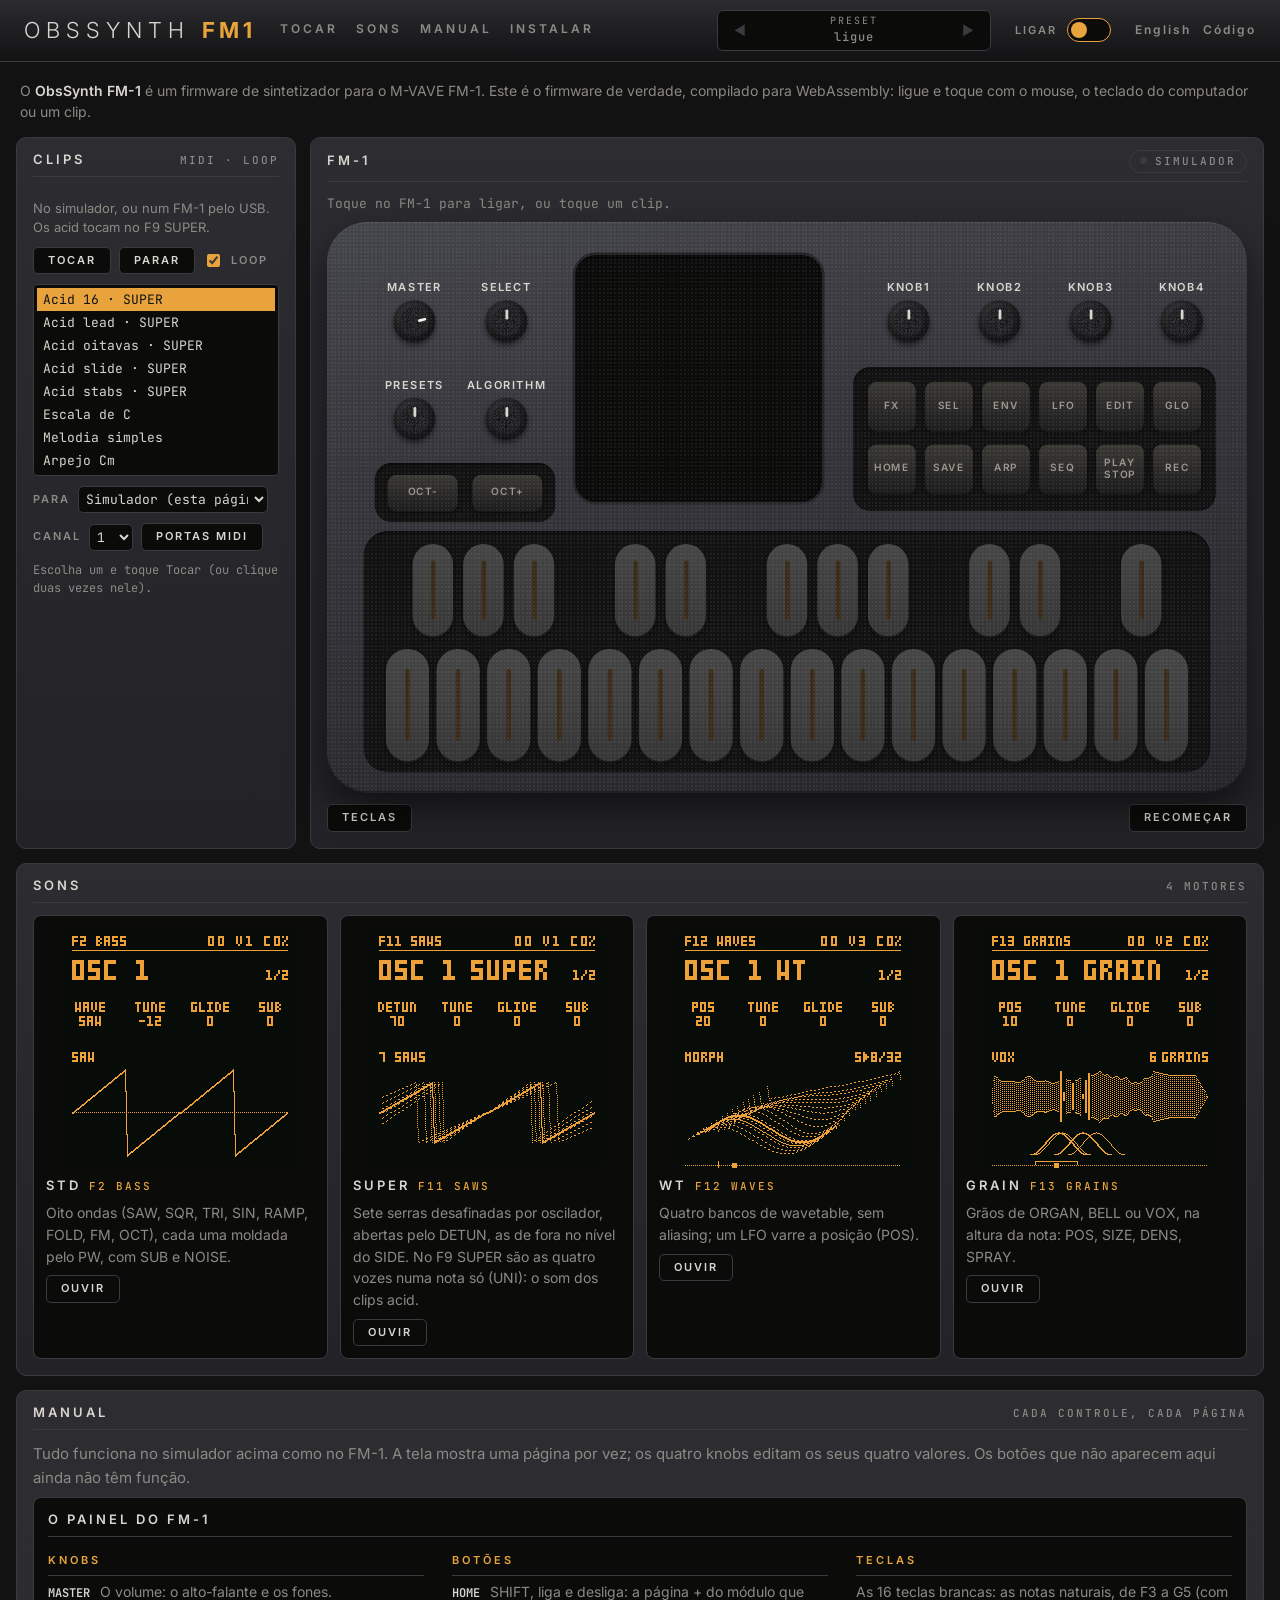
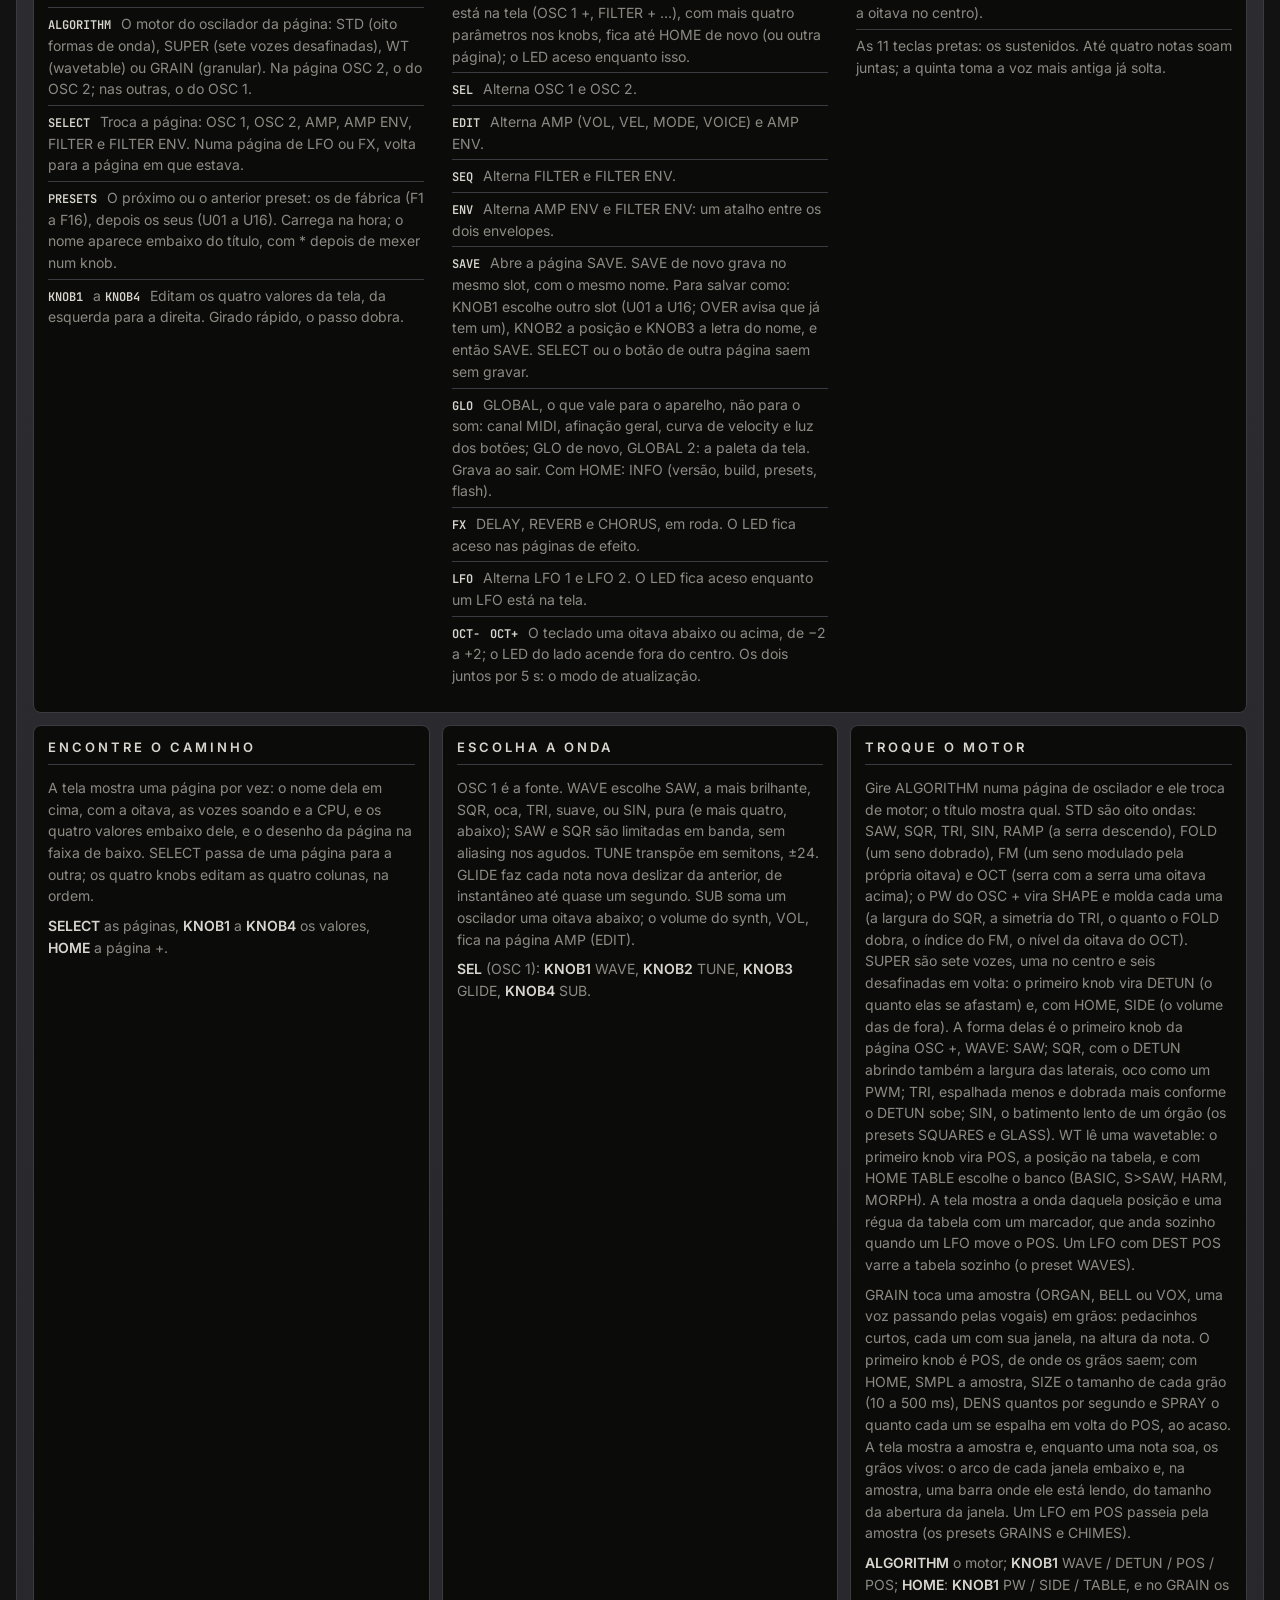
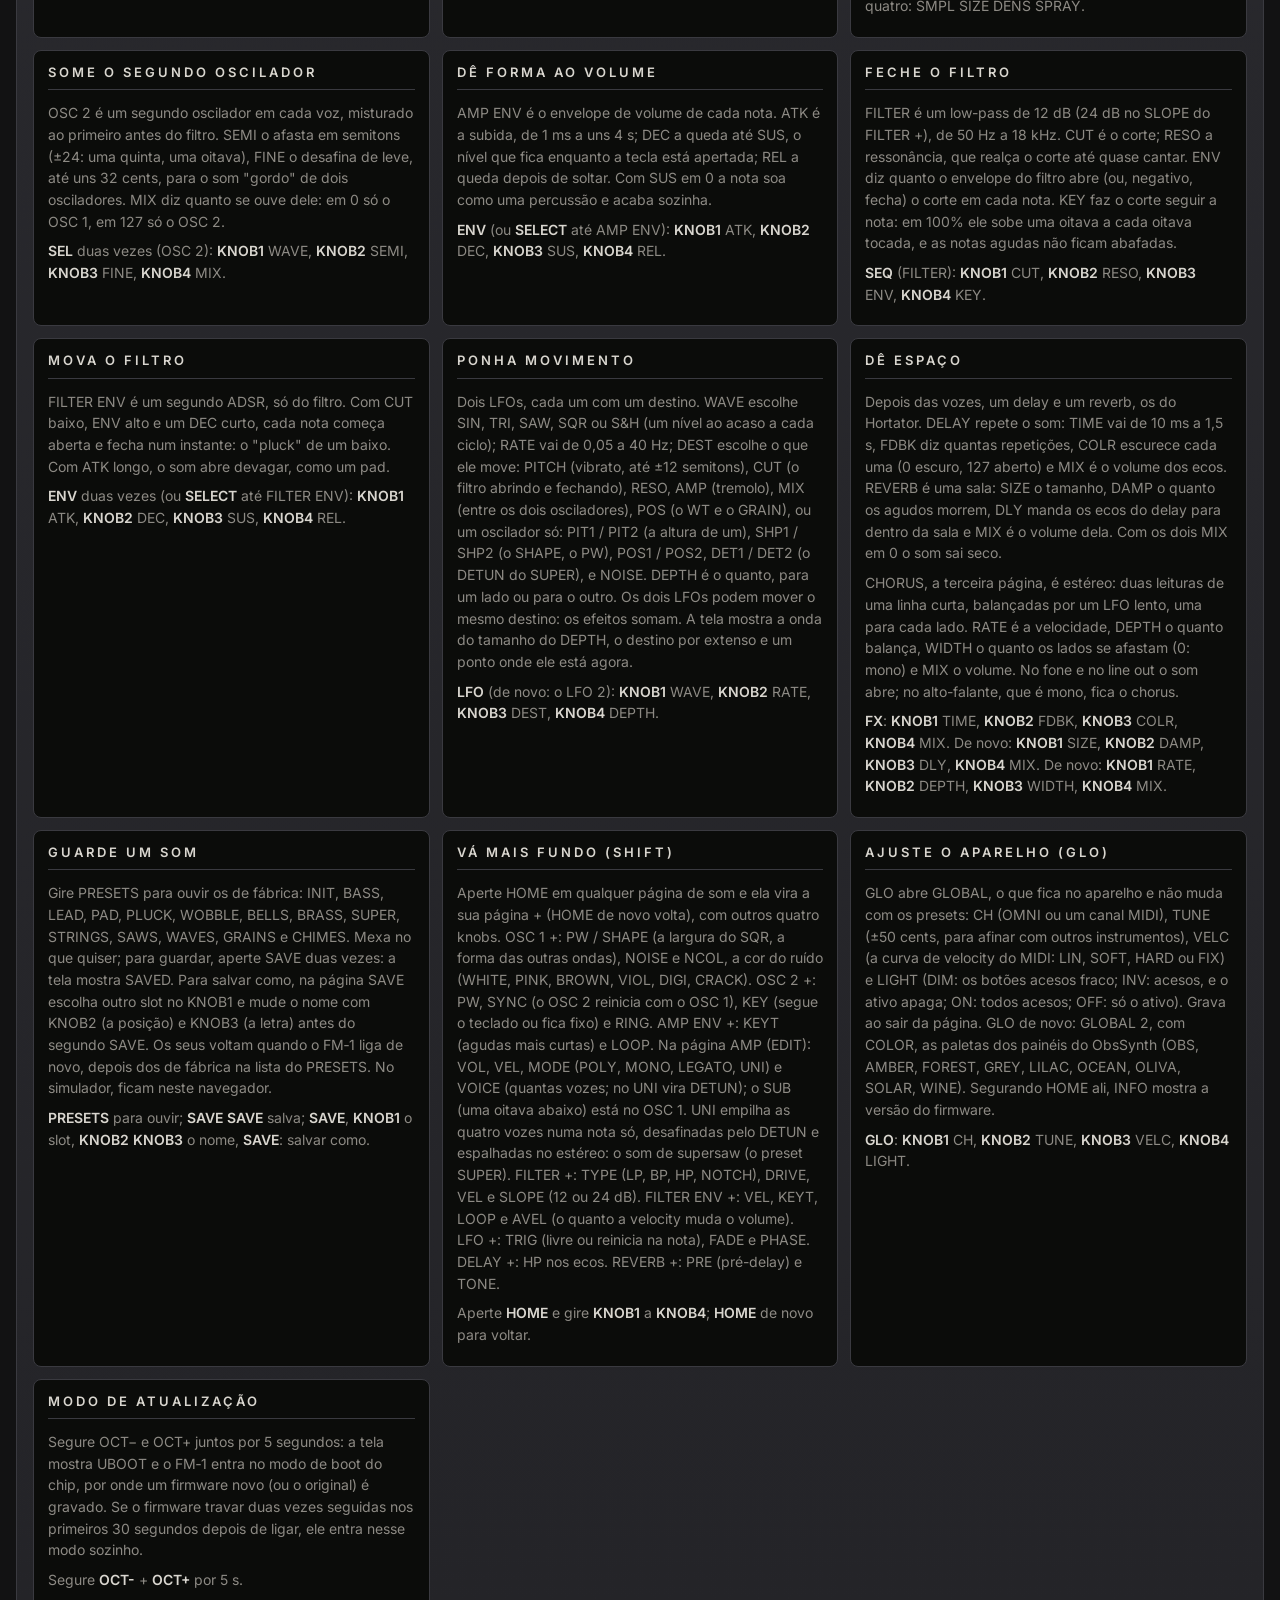
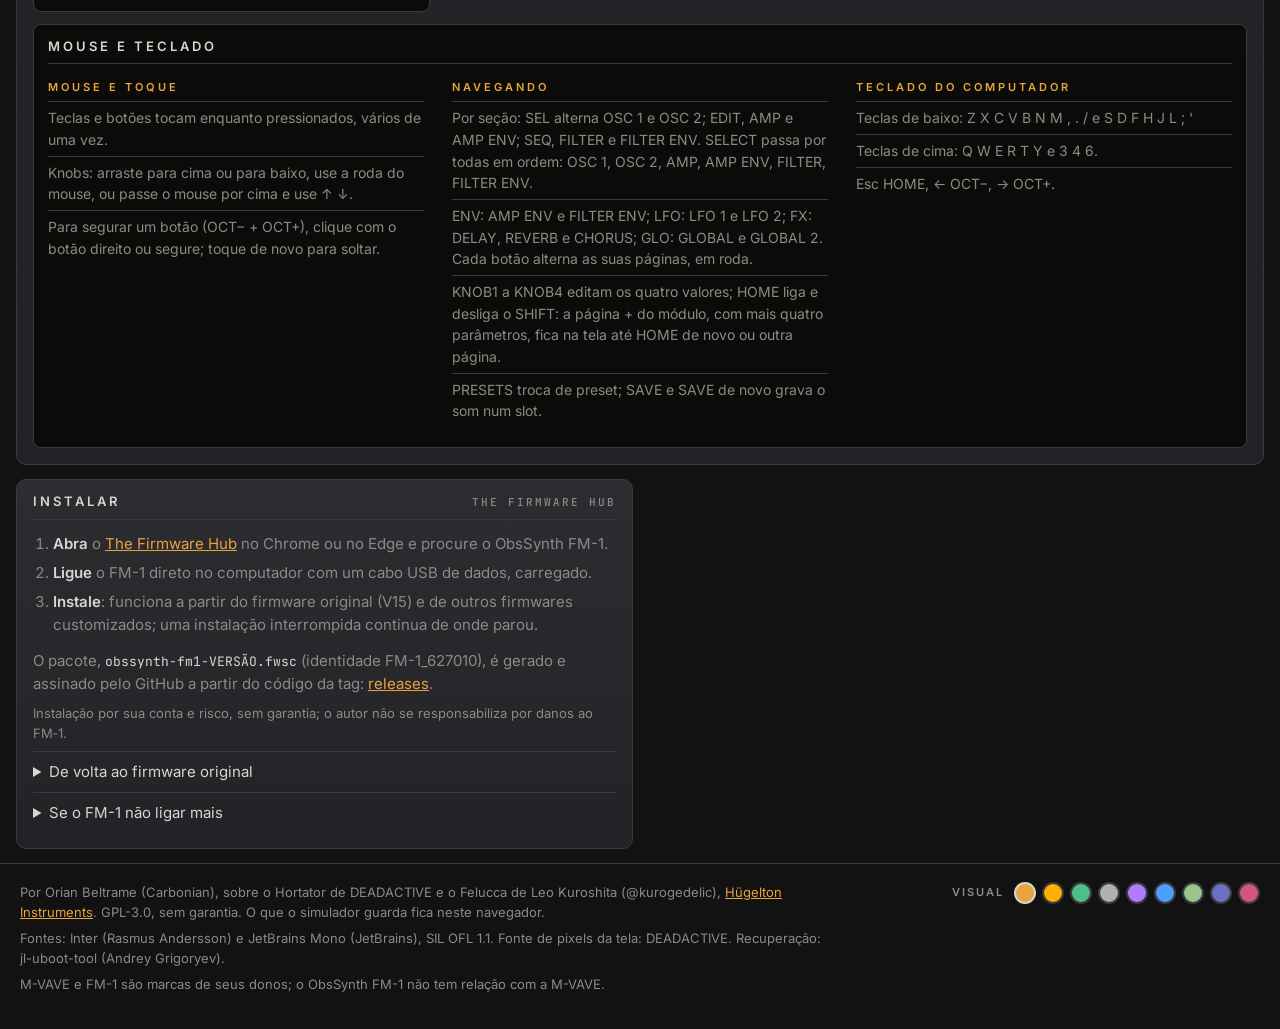
==== commit f7aea063: "0.2.0: SUPER's shapes (SAW, SQR, TRI, SIN), presets SQUARES and GLASS SUPER's seven voices take the " ====
--- a/web/sim/pt.html
+++ b/web/sim/pt.html
@@ -100,7 +100,7 @@
       <section class="sub wide">
         <header><h3>O painel do FM-1</h3></header>
         <div class="controls">
-          <div><h4>KNOBS</h4><ul><li><b>MASTER</b> O volume: o alto-falante e os fones.</li><li><b>ALGORITHM</b> O motor do oscilador da página: STD (oito formas de onda), SUPER (sete serras desafinadas), WT (wavetable) ou GRAIN (granular). Na página OSC 2, o do OSC 2; nas outras, o do OSC 1.</li><li><b>SELECT</b> Troca a página: OSC 1, OSC 2, AMP, AMP ENV, FILTER e FILTER ENV. Numa página de LFO ou FX, volta para a página em que estava.</li><li><b>PRESETS</b> O próximo ou o anterior preset: os de fábrica (F1 a F14), depois os seus (U01 a U16). Carrega na hora; o nome aparece embaixo do título, com * depois de mexer num knob.</li><li><b>KNOB1</b> a <b>KNOB4</b> Editam os quatro valores da tela, da esquerda para a direita. Girado rápido, o passo dobra.</li></ul></div>
+          <div><h4>KNOBS</h4><ul><li><b>MASTER</b> O volume: o alto-falante e os fones.</li><li><b>ALGORITHM</b> O motor do oscilador da página: STD (oito formas de onda), SUPER (sete vozes desafinadas), WT (wavetable) ou GRAIN (granular). Na página OSC 2, o do OSC 2; nas outras, o do OSC 1.</li><li><b>SELECT</b> Troca a página: OSC 1, OSC 2, AMP, AMP ENV, FILTER e FILTER ENV. Numa página de LFO ou FX, volta para a página em que estava.</li><li><b>PRESETS</b> O próximo ou o anterior preset: os de fábrica (F1 a F16), depois os seus (U01 a U16). Carrega na hora; o nome aparece embaixo do título, com * depois de mexer num knob.</li><li><b>KNOB1</b> a <b>KNOB4</b> Editam os quatro valores da tela, da esquerda para a direita. Girado rápido, o passo dobra.</li></ul></div>
           <div><h4>BOTÕES</h4><ul><li><b>HOME</b> SHIFT, liga e desliga: a página + do módulo que está na tela (OSC 1 +, FILTER + …), com mais quatro parâmetros nos knobs, fica até HOME de novo (ou outra página); o LED aceso enquanto isso.</li><li><b>SEL</b> Alterna OSC 1 e OSC 2.</li><li><b>EDIT</b> Alterna AMP (VOL, VEL, MODE, VOICE) e AMP ENV.</li><li><b>SEQ</b> Alterna FILTER e FILTER ENV.</li><li><b>ENV</b> Alterna AMP ENV e FILTER ENV: um atalho entre os dois envelopes.</li><li><b>SAVE</b> Abre a página SAVE. SAVE de novo grava no mesmo slot, com o mesmo nome. Para salvar como: KNOB1 escolhe outro slot (U01 a U16; OVER avisa que já tem um), KNOB2 a posição e KNOB3 a letra do nome, e então SAVE. SELECT ou o botão de outra página saem sem gravar.</li><li><b>GLO</b> GLOBAL, o que vale para o aparelho, não para o som: canal MIDI, afinação geral, curva de velocity e luz dos botões; GLO de novo, GLOBAL 2: a paleta da tela. Grava ao sair. Com HOME: INFO (versão, build, presets, flash).</li><li><b>FX</b> DELAY, REVERB e CHORUS, em roda. O LED fica aceso nas páginas de efeito.</li><li><b>LFO</b> Alterna LFO 1 e LFO 2. O LED fica aceso enquanto um LFO está na tela.</li><li><b>OCT-</b> <b>OCT+</b> O teclado uma oitava abaixo ou acima, de −2 a +2; o LED do lado acende fora do centro. Os dois juntos por 5 s: o modo de atualização.</li></ul></div>
           <div><h4>TECLAS</h4><ul><li>As 16 teclas brancas: as notas naturais, de F3 a G5 (com a oitava no centro).</li><li>As 11 teclas pretas: os sustenidos. Até quatro notas soam juntas; a quinta toma a voz mais antiga já solta.</li></ul></div>
         </div>
@@ -117,7 +117,7 @@
         </section>
         <section class="sub">
           <header><h3>Troque o motor</h3></header>
-          <p>Gire ALGORITHM numa página de oscilador e ele troca de motor; o título mostra qual. STD são oito ondas: SAW, SQR, TRI, SIN, RAMP (a serra descendo), FOLD (um seno dobrado), FM (um seno modulado pela própria oitava) e OCT (serra com a serra uma oitava acima); o PW do OSC + vira SHAPE e molda cada uma (a largura do SQR, a simetria do TRI, o quanto o FOLD dobra, o índice do FM, o nível da oitava do OCT). SUPER são sete serras, uma no centro e seis desafinadas em volta: o primeiro knob vira DETUN (o quanto elas se afastam) e, com HOME, SIDE (o volume das de fora). WT lê uma wavetable: o primeiro knob vira POS, a posição na tabela, e com HOME TABLE escolhe o banco (BASIC, S>SAW, HARM, MORPH). A tela mostra a onda daquela posição e uma régua da tabela com um marcador, que anda sozinho quando um LFO move o POS. Um LFO com DEST POS varre a tabela sozinho (o preset WAVES).</p>
+          <p>Gire ALGORITHM numa página de oscilador e ele troca de motor; o título mostra qual. STD são oito ondas: SAW, SQR, TRI, SIN, RAMP (a serra descendo), FOLD (um seno dobrado), FM (um seno modulado pela própria oitava) e OCT (serra com a serra uma oitava acima); o PW do OSC + vira SHAPE e molda cada uma (a largura do SQR, a simetria do TRI, o quanto o FOLD dobra, o índice do FM, o nível da oitava do OCT). SUPER são sete vozes, uma no centro e seis desafinadas em volta: o primeiro knob vira DETUN (o quanto elas se afastam) e, com HOME, SIDE (o volume das de fora). A forma delas é o primeiro knob da página OSC +, WAVE: SAW; SQR, com o DETUN abrindo também a largura das laterais, oco como um PWM; TRI, espalhada menos e dobrada mais conforme o DETUN sobe; SIN, o batimento lento de um órgão (os presets SQUARES e GLASS). WT lê uma wavetable: o primeiro knob vira POS, a posição na tabela, e com HOME TABLE escolhe o banco (BASIC, S>SAW, HARM, MORPH). A tela mostra a onda daquela posição e uma régua da tabela com um marcador, que anda sozinho quando um LFO move o POS. Um LFO com DEST POS varre a tabela sozinho (o preset WAVES).</p>
           <p>GRAIN toca uma amostra (ORGAN, BELL ou VOX, uma voz passando pelas vogais) em grãos: pedacinhos curtos, cada um com sua janela, na altura da nota. O primeiro knob é POS, de onde os grãos saem; com HOME, SMPL a amostra, SIZE o tamanho de cada grão (10 a 500 ms), DENS quantos por segundo e SPRAY o quanto cada um se espalha em volta do POS, ao acaso. A tela mostra a amostra e, enquanto uma nota soa, os grãos vivos: o arco de cada janela embaixo e, na amostra, uma barra onde ele está lendo, do tamanho da abertura da janela. Um LFO em POS passeia pela amostra (os presets GRAINS e CHIMES).</p>
           <p class="where"><b>ALGORITHM</b> o motor; <b>KNOB1</b> WAVE / DETUN / POS / POS; <b>HOME</b>: <b>KNOB1</b> PW / SIDE / TABLE, e no GRAIN os quatro: SMPL SIZE DENS SPRAY.</p>
         </section>
